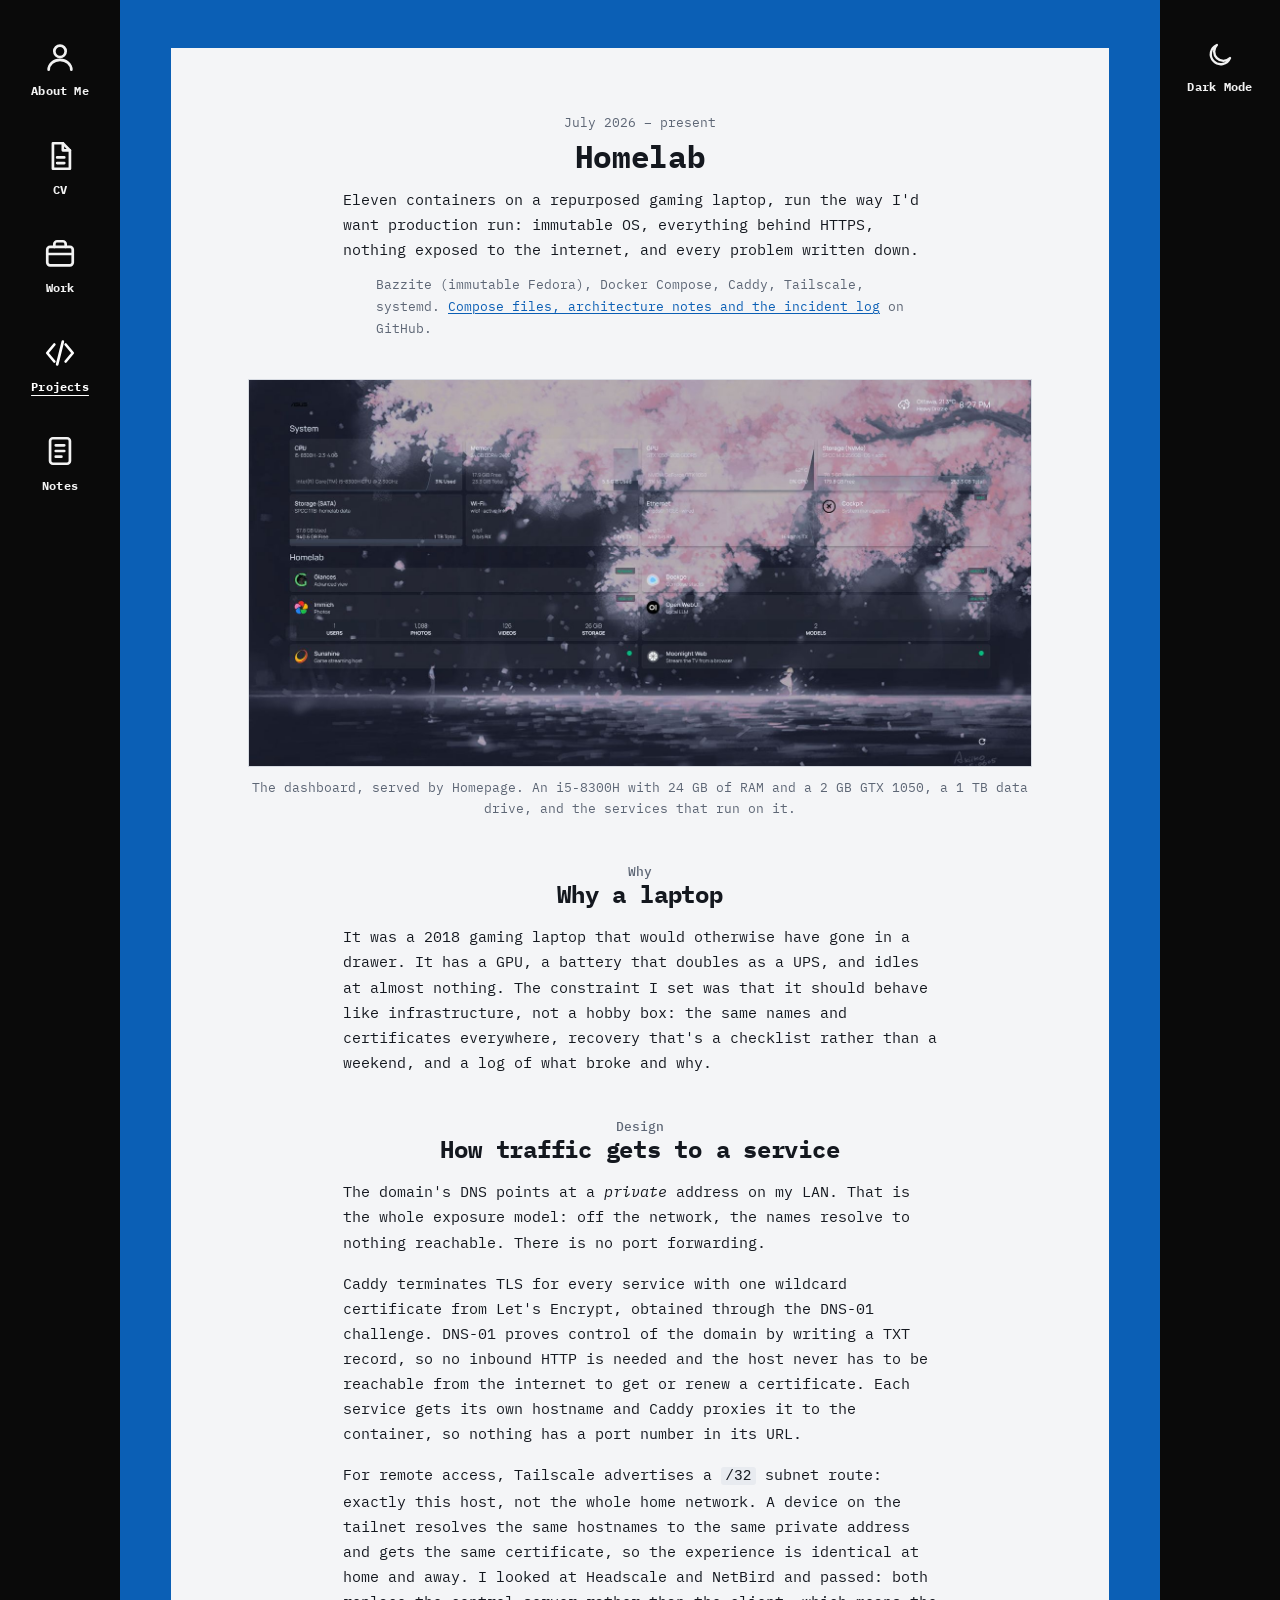
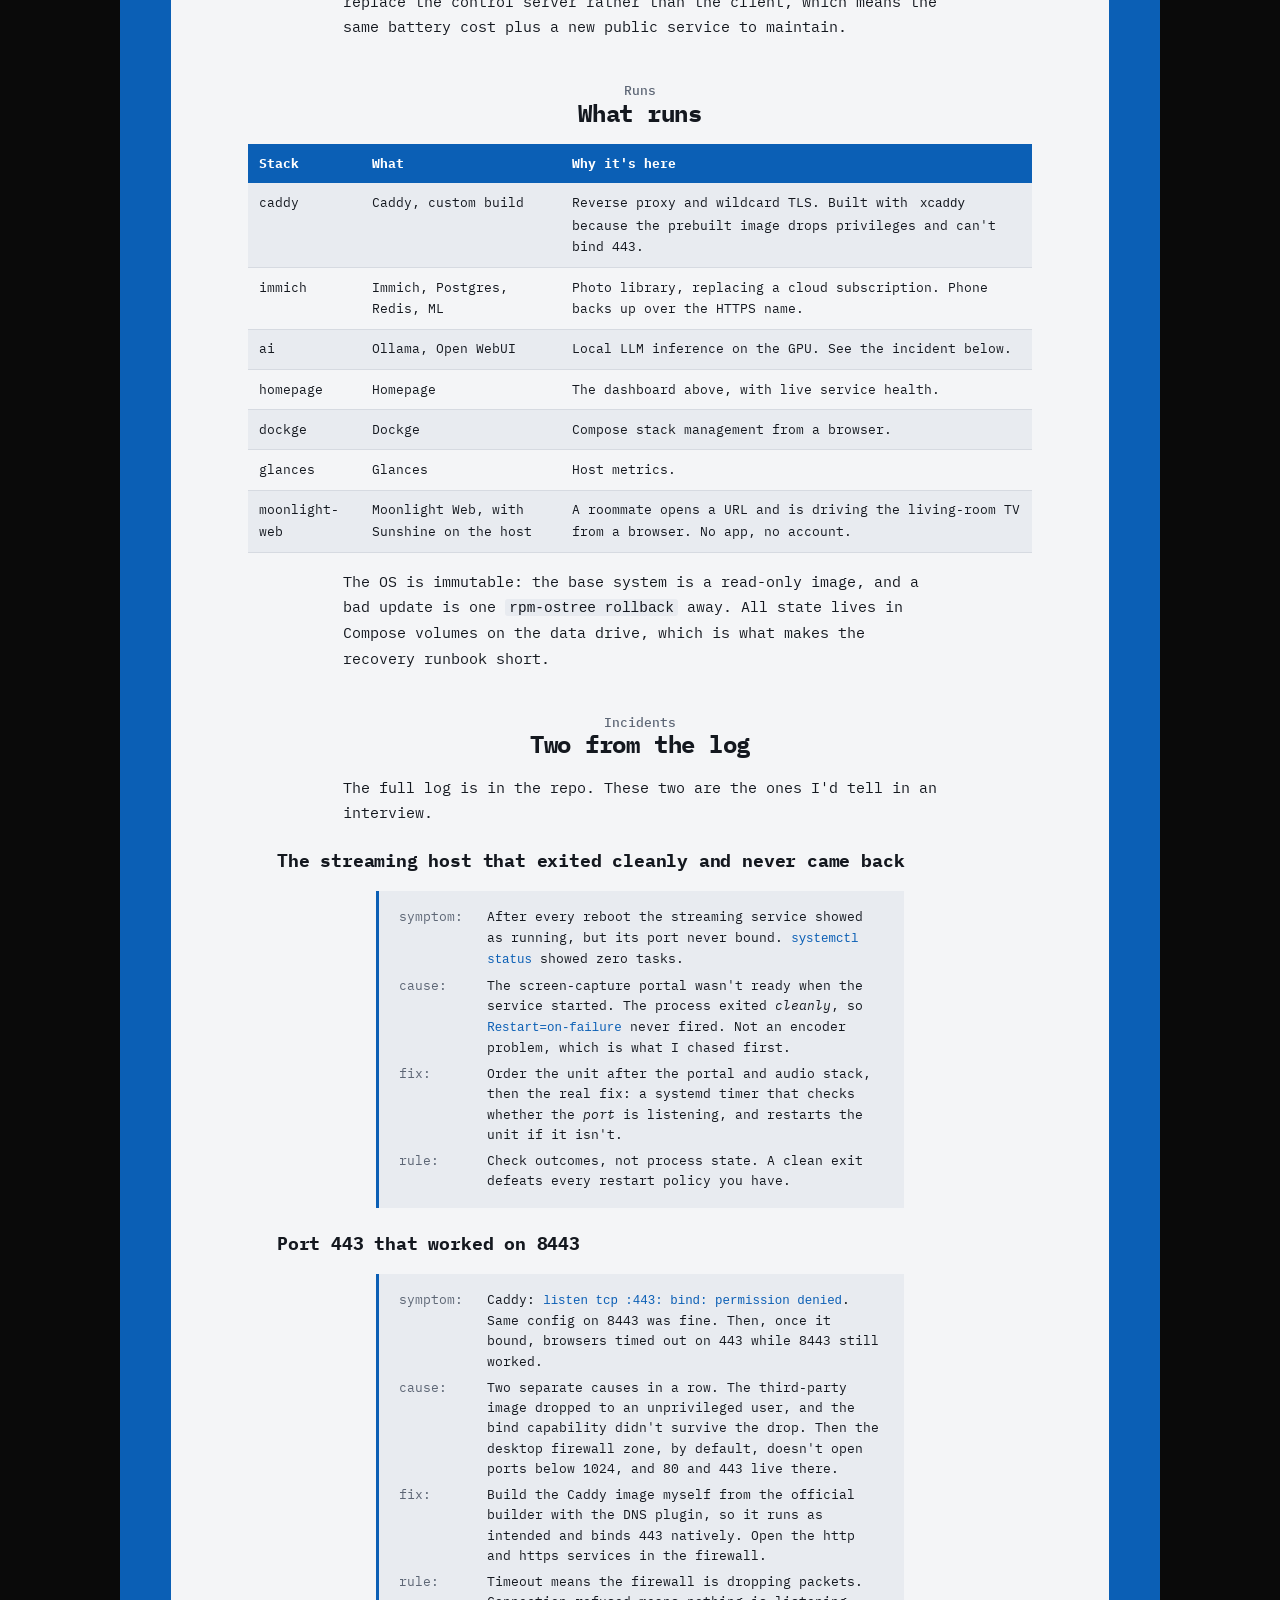
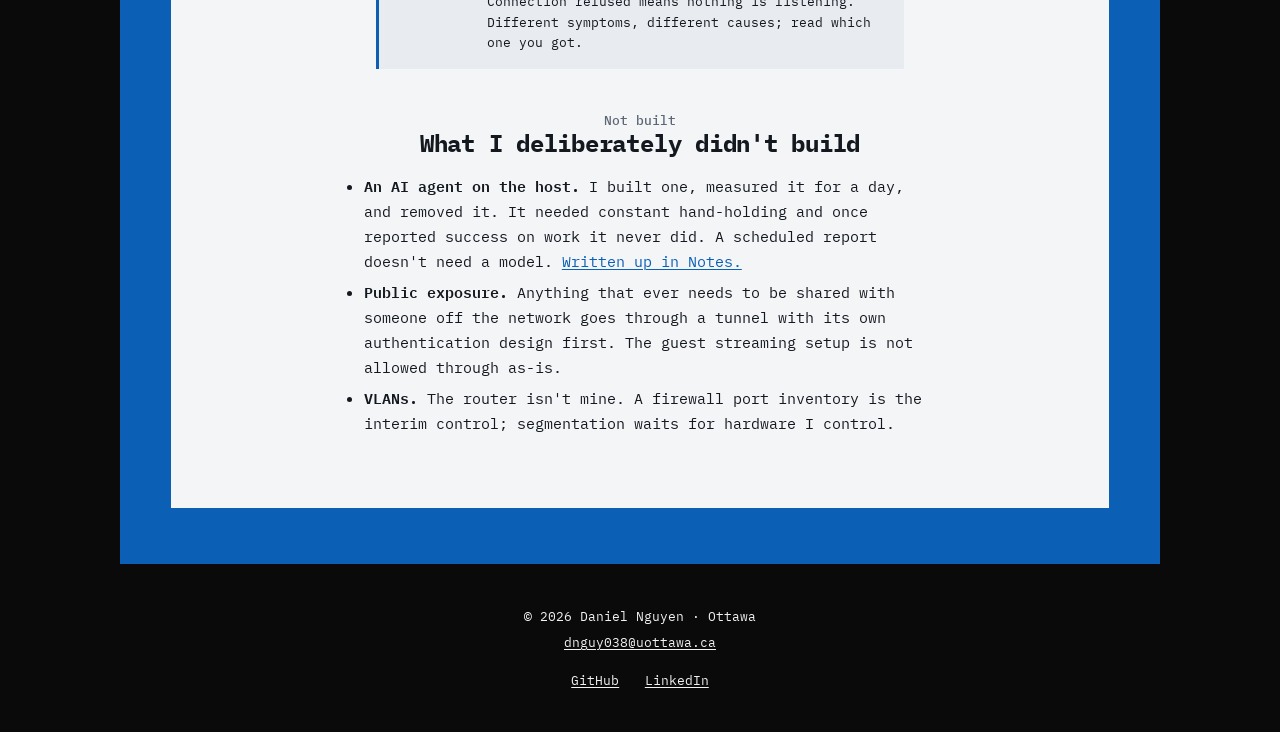
==== homelab.html @ ec69a013 "Laptop year" ====
<!doctype html>
<html lang="en">
<head>
  <meta charset="utf-8">
  <meta name="viewport" content="width=device-width, initial-scale=1">
  <title>Homelab — Daniel Nguyen</title>
  <meta name="description" content="Case study: eleven containers on a repurposed laptop behind HTTPS with nothing exposed to the internet.">
  <link rel="preconnect" href="https://fonts.googleapis.com">
  <link rel="preconnect" href="https://fonts.gstatic.com" crossorigin>
  <link href="https://fonts.googleapis.com/css2?family=IBM+Plex+Mono:wght@400;500;600;700&display=swap" rel="stylesheet">
  <script>(function(){try{var t=localStorage.getItem('theme');if(t)document.documentElement.setAttribute('data-theme',t);}catch(e){}})();</script>
  <link rel="icon" href="assets/favicon.svg" type="image/svg+xml">
  <link rel="stylesheet" href="assets/style.css">
</head>
<body>
<div class="shell">
  <aside class="side left">
    <div class="side-stick">
    <nav class="side-nav" aria-label="Primary">
      <a href="/"><svg viewBox="0 0 24 24" aria-hidden="true"><circle cx="12" cy="8" r="4"/><path d="M4 21c0-4 3.6-7 8-7s8 3 8 7"/></svg>About Me</a>
      <a href="assets/DanielNguyenResume.pdf"><svg viewBox="0 0 24 24" aria-hidden="true"><path d="M7 3h7l5 5v13H7z"/><path d="M14 3v5h5"/><path d="M10 13h5M10 17h5"/></svg>CV</a>
      <a href="/#work"><svg viewBox="0 0 24 24" aria-hidden="true"><rect x="3" y="7" width="18" height="13" rx="2"/><path d="M8 7V5a2 2 0 0 1 2-2h4a2 2 0 0 1 2 2v2"/><path d="M3 12h18"/></svg>Work</a>
      <a href="/#projects" aria-current="page"><svg viewBox="0 0 24 24" aria-hidden="true"><path d="M8 6 3 12l5 6"/><path d="m16 6 5 6-5 6"/><path d="M14 4l-4 16"/></svg>Projects</a>
      <a href="notes.html"><svg viewBox="0 0 24 24" aria-hidden="true"><rect x="5" y="3" width="14" height="18" rx="2"/><path d="M9 8h6M9 12h6M9 16h4"/></svg>Notes</a>
    </nav>
    <button class="theme-toggle" type="button" aria-label="Toggle light or dark theme"><span class="when-light"><svg viewBox="0 0 24 24" aria-hidden="true"><path d="M20 14.5A8 8 0 1 1 9.5 4a6.5 6.5 0 0 0 10.5 10.5z"/></svg>Dark Mode</span><span class="when-dark"><svg viewBox="0 0 24 24" aria-hidden="true"><circle cx="12" cy="12" r="4"/><path d="M12 2v2M12 20v2M4.9 4.9l1.4 1.4M17.7 17.7l1.4 1.4M2 12h2M20 12h2M4.9 19.1l1.4-1.4M17.7 6.3l1.4-1.4"/></svg>Light Mode</span></button>
    </div>
  </aside>
  <div class="card-col">
    <main class="card">
      <header class="article-header">
        <div class="when">July 2026 – present</div>
        <div>
          <h1>Homelab</h1>
          <p class="lede">Eleven containers on a repurposed gaming laptop, run the way I'd want production run: immutable OS, everything behind HTTPS, nothing exposed to the internet, and every problem written down.</p>
          <p class="facts">Bazzite (immutable Fedora), Docker Compose, Caddy, Tailscale, systemd. <a href="https://github.com/Diraclol/homelab">Compose files, architecture notes and the incident log</a> on GitHub.</p>
        </div>
      </header>

      <div class="article-body">

        <figure class="full">
          <div class="figure-frame">
            <img src="assets/img/homelab-dashboard.jpg" width="1600" height="789" alt="The homelab dashboard: CPU, memory, GPU, NVMe and SATA storage, Wi-Fi and Ethernet panels above the services — Glances, Dockge, Immich with 1,088 photos and 126 videos, Open WebUI with two models, Sunshine and Moonlight Web">
          </div>
          <figcaption>The dashboard, served by Homepage. An i5-8300H with 24 GB of RAM and a 2 GB GTX 1050, a 1 TB data drive, and the services that run on it.</figcaption>
        </figure>

        <h2><span>Why</span><span>Why a laptop</span></h2>
        <p>It was a 2018 gaming laptop that would otherwise have gone in a drawer. It has a GPU, a battery that doubles as a UPS, and idles at almost nothing. The constraint I set was that it should behave like infrastructure, not a hobby box: the same names and certificates everywhere, recovery that's a checklist rather than a weekend, and a log of what broke and why.</p>

        <h2><span>Design</span><span>How traffic gets to a service</span></h2>
        <p>The domain's DNS points at a <em>private</em> address on my LAN. That is the whole exposure model: off the network, the names resolve to nothing reachable. There is no port forwarding.</p>
        <p>Caddy terminates TLS for every service with one wildcard certificate from Let's Encrypt, obtained through the DNS-01 challenge. DNS-01 proves control of the domain by writing a TXT record, so no inbound HTTP is needed and the host never has to be reachable from the internet to get or renew a certificate. Each service gets its own hostname and Caddy proxies it to the container, so nothing has a port number in its URL.</p>
        <p>For remote access, Tailscale advertises a <code>/32</code> subnet route: exactly this host, not the whole home network. A device on the tailnet resolves the same hostnames to the same private address and gets the same certificate, so the experience is identical at home and away. I looked at Headscale and NetBird and passed: both replace the control server rather than the client, which means the same battery cost plus a new public service to maintain.</p>

        <h2><span>Runs</span><span>What runs</span></h2>
        <table>
          <thead>
            <tr><th>Stack</th><th>What</th><th>Why it's here</th></tr>
          </thead>
          <tbody>
            <tr><td>caddy</td><td>Caddy, custom build</td><td>Reverse proxy and wildcard TLS. Built with <code>xcaddy</code> because the prebuilt image drops privileges and can't bind 443.</td></tr>
            <tr><td>immich</td><td>Immich, Postgres, Redis, ML</td><td>Photo library, replacing a cloud subscription. Phone backs up over the HTTPS name.</td></tr>
            <tr><td>ai</td><td>Ollama, Open WebUI</td><td>Local LLM inference on the GPU. See the incident below.</td></tr>
            <tr><td>homepage</td><td>Homepage</td><td>The dashboard above, with live service health.</td></tr>
            <tr><td>dockge</td><td>Dockge</td><td>Compose stack management from a browser.</td></tr>
            <tr><td>glances</td><td>Glances</td><td>Host metrics.</td></tr>
            <tr><td>moonlight-web</td><td>Moonlight Web, with Sunshine on the host</td><td>A roommate opens a URL and is driving the living-room TV from a browser. No app, no account.</td></tr>
          </tbody>
        </table>
        <p>The OS is immutable: the base system is a read-only image, and a bad update is one <code>rpm-ostree rollback</code> away. All state lives in Compose volumes on the data drive, which is what makes the recovery runbook short.</p>

        <h2><span>Incidents</span><span>Two from the log</span></h2>
        <p>The full log is in the repo. These two are the ones I'd tell in an interview.</p>

        <h3>The streaming host that exited cleanly and never came back</h3>
        <div class="record">
          <dl>
            <dt>symptom</dt>
            <dd>After every reboot the streaming service showed as running, but its port never bound. <code>systemctl status</code> showed zero tasks.</dd>
            <dt>cause</dt>
            <dd>The screen-capture portal wasn't ready when the service started. The process exited <em>cleanly</em>, so <code>Restart=on-failure</code> never fired. Not an encoder problem, which is what I chased first.</dd>
            <dt>fix</dt>
            <dd>Order the unit after the portal and audio stack, then the real fix: a systemd timer that checks whether the <em>port</em> is listening, and restarts the unit if it isn't.</dd>
            <dt>rule</dt>
            <dd>Check outcomes, not process state. A clean exit defeats every restart policy you have.</dd>
          </dl>
        </div>

        <h3>Port 443 that worked on 8443</h3>
        <div class="record">
          <dl>
            <dt>symptom</dt>
            <dd>Caddy: <code>listen tcp :443: bind: permission denied</code>. Same config on 8443 was fine. Then, once it bound, browsers timed out on 443 while 8443 still worked.</dd>
            <dt>cause</dt>
            <dd>Two separate causes in a row. The third-party image dropped to an unprivileged user, and the bind capability didn't survive the drop. Then the desktop firewall zone, by default, doesn't open ports below 1024, and 80 and 443 live there.</dd>
            <dt>fix</dt>
            <dd>Build the Caddy image myself from the official builder with the DNS plugin, so it runs as intended and binds 443 natively. Open the http and https services in the firewall.</dd>
            <dt>rule</dt>
            <dd>Timeout means the firewall is dropping packets. Connection refused means nothing is listening. Different symptoms, different causes; read which one you got.</dd>
          </dl>
        </div>

        <h2><span>Not built</span><span>What I deliberately didn't build</span></h2>
        <ul>
          <li><strong>An AI agent on the host.</strong> I built one, measured it for a day, and removed it. It needed constant hand-holding and once reported success on work it never did. A scheduled report doesn't need a model. <a href="notes.html#measure">Written up in Notes.</a></li>
          <li><strong>Public exposure.</strong> Anything that ever needs to be shared with someone off the network goes through a tunnel with its own authentication design first. The guest streaming setup is not allowed through as-is.</li>
          <li><strong>VLANs.</strong> The router isn't mine. A firewall port inventory is the interim control; segmentation waits for hardware I control.</li>
        </ul>

      </div>
  
    </main>
  </div>
  <aside class="side right">
    <div class="side-stick">
    <button class="theme-toggle" type="button" aria-label="Toggle light or dark theme"><span class="when-light"><svg viewBox="0 0 24 24" aria-hidden="true"><path d="M20 14.5A8 8 0 1 1 9.5 4a6.5 6.5 0 0 0 10.5 10.5z"/></svg>Dark Mode</span><span class="when-dark"><svg viewBox="0 0 24 24" aria-hidden="true"><circle cx="12" cy="12" r="4"/><path d="M12 2v2M12 20v2M4.9 4.9l1.4 1.4M17.7 17.7l1.4 1.4M2 12h2M20 12h2M4.9 19.1l1.4-1.4M17.7 6.3l1.4-1.4"/></svg>Light Mode</span></button>
    </div>
  </aside>
  <footer class="site-footer">
    <div>© 2026 Daniel Nguyen · Ottawa</div>
    <div><a href="mailto:dnguy038@uottawa.ca">dnguy038@uottawa.ca</a></div>
    <div class="icons">
      <a href="https://github.com/Diraclol">GitHub</a>
      <a href="https://www.linkedin.com/in/junguyen21">LinkedIn</a>
    </div>
  </footer>
</div>
<script src="assets/theme.js"></script>
</body>
</html>
---- assets/style.css ----
/* ------------------------------------------------------------------
   danielnguyen — portfolio
   Look: a light content card on a bold page colour, black sidebars,
   monospace type throughout, centered section headings.
   Tokens first. Change --frame to recolour the whole page.
   ------------------------------------------------------------------ */

:root {
  --frame: #0b5fb5;          /* the page colour behind the card (MacTrack cobalt) */
  --side: #0a0a0a;           /* sidebars + footer */
  --side-ink: #f2f2f2;
  --paper: #f4f5f7;          /* the card */
  --ink: #14181f;
  --muted: #5d6675;
  --rule: #d6dae1;
  --well: #e8ebf0;
  --link: #0b5fb5;
  --link-ink: #08488a;
  --ok: #1e9a5f;

  --mono: "IBM Plex Mono", ui-monospace, "SF Mono", Menlo, Consolas, monospace;

  --t-0: 0.95rem;            /* 15.2px body — mono reads best a touch smaller */
  --t-1: 1.15rem;
  --t-2: 1.5rem;
  --t-3: 1.95rem;
  --t-4: 2.5rem;
  --t-s: 0.82rem;

  --measure: 66ch;
  --side-w: 7.5rem;
  --card-w: 64rem;
}

:root[data-theme="dark"] {
  --paper: #13171e;
  --ink: #e7eaf0;
  --muted: #98a2b3;
  --rule: #2a313d;
  --well: #1b2029;
  --link: #7fb8f0;
  --link-ink: #a9d0f7;
  --frame: #083f78;
}

@media (prefers-color-scheme: dark) {
  :root:not([data-theme="light"]) {
    --paper: #13171e;
    --ink: #e7eaf0;
    --muted: #98a2b3;
    --rule: #2a313d;
    --well: #1b2029;
    --link: #7fb8f0;
    --link-ink: #a9d0f7;
    --frame: #083f78;
  }
}

/* ---- base ---------------------------------------------------------- */

*, *::before, *::after { box-sizing: border-box; }

html { -webkit-text-size-adjust: 100%; }

body {
  margin: 0;
  background: var(--frame);
  color: var(--ink);
  font-family: var(--mono);
  font-size: var(--t-0);
  line-height: 1.65;
  font-feature-settings: "kern" 1, "liga" 0;
}

img { display: block; max-width: 100%; height: auto; }

a { color: var(--link); text-decoration: underline; text-decoration-thickness: 1px; text-underline-offset: 0.16em; }
a:hover { color: var(--link-ink); }

:focus-visible { outline: 2px solid var(--link); outline-offset: 3px; }

h1, h2, h3 { font-weight: 700; line-height: 1.2; letter-spacing: -0.01em; margin: 0; }
h1 { font-size: var(--t-4); }
h2 { font-size: var(--t-2); text-align: center; }
h3 { font-size: var(--t-1); }

p, ul, ol { margin: 0 0 1rem; }
ul, ol { padding-left: 1.3rem; }
li + li { margin-top: 0.35rem; }

code { background: var(--well); padding: 0.05em 0.3em; border-radius: 3px; font-size: 0.95em; }
strong { font-weight: 600; }
small { font-size: var(--t-s); }
.muted { color: var(--muted); }

/* ---- shell: sidebar | card | sidebar ------------------------------- */

.shell {
  display: grid;
  grid-template-columns: var(--side-w) minmax(0, 1fr) var(--side-w);
  min-height: 100vh;
}

.side {
  background: var(--side);
  color: var(--side-ink);
  min-width: 0;
}

.side-stick {
  position: sticky;
  top: 0;
  display: flex;
  flex-direction: column;
  align-items: center;
  padding: 2.5rem 0.5rem;
  gap: 2.4rem;
}

.side-nav { display: flex; flex-direction: column; align-items: center; gap: 2.4rem; }

.side-nav a {
  color: var(--side-ink);
  text-decoration: none;
  display: flex;
  flex-direction: column;
  align-items: center;
  gap: 0.45rem;
  font-size: 0.72rem;
  font-weight: 700;
  letter-spacing: 0.02em;
}

.side-nav a svg { width: 34px; height: 34px; stroke: currentColor; fill: none; stroke-width: 1.9; stroke-linecap: round; stroke-linejoin: round; }
.side-nav a:hover, .side-nav a[aria-current="page"] { color: #fff; text-decoration: underline; text-underline-offset: 0.35em; }

.theme-toggle {
  font: inherit;
  font-size: 0.72rem;
  font-weight: 700;
  letter-spacing: 0.02em;
  color: var(--side-ink);
  background: none;
  border: 0;
  padding: 0;
  cursor: pointer;
  display: flex;
  flex-direction: column;
  align-items: center;
  gap: 0.45rem;
}
.theme-toggle svg { width: 30px; height: 30px; stroke: currentColor; fill: none; stroke-width: 1.9; stroke-linecap: round; stroke-linejoin: round; }
.theme-toggle:hover { color: #fff; }
.theme-toggle .when-light { display: flex; flex-direction: column; align-items: center; gap: 0.45rem; }
.theme-toggle .when-dark { display: none; }
:root[data-theme="dark"] .theme-toggle .when-light { display: none; }
:root[data-theme="dark"] .theme-toggle .when-dark { display: flex; flex-direction: column; align-items: center; gap: 0.45rem; }
@media (prefers-color-scheme: dark) {
  :root:not([data-theme="light"]) .theme-toggle .when-light { display: none; }
  :root:not([data-theme="light"]) .theme-toggle .when-dark { display: flex; flex-direction: column; align-items: center; gap: 0.45rem; }
}

.card-col { padding: 3rem clamp(1rem, 4vw, 3.5rem) 3.5rem; }

.card {
  background: var(--paper);
  max-width: var(--card-w);
  margin: 0 auto;
  padding: clamp(2rem, 5vw, 4rem) clamp(1.25rem, 6vw, 5rem) 3.5rem;
}

.site-footer {
  grid-column: 1 / -1;
  background: var(--side);
  color: var(--side-ink);
  text-align: center;
  padding: 2.5rem 1rem 2.75rem;
  font-size: var(--t-s);
  line-height: 2;
}
.site-footer a { color: var(--side-ink); }
.site-footer .icons { display: flex; justify-content: center; gap: 1.6rem; margin-top: 0.75rem; }
.site-footer .icons svg { width: 26px; height: 26px; stroke: currentColor; fill: none; stroke-width: 1.8; stroke-linecap: round; stroke-linejoin: round; }

/* ---- intro ---------------------------------------------------------- */

.intro { text-align: center; padding-bottom: 1rem; }
.intro h1 { margin-bottom: 0.6rem; }
.intro .icons { display: flex; justify-content: center; gap: 1.1rem; margin: 0 0 2.2rem; }
.intro .icons a { color: var(--ink); }
.intro .icons svg { width: 26px; height: 26px; stroke: currentColor; fill: none; stroke-width: 1.9; stroke-linecap: round; stroke-linejoin: round; }
.intro .lede { text-align: left; max-width: var(--measure); margin: 0 auto 1rem; }
.intro .seeking { text-align: left; max-width: var(--measure); margin: 0 auto; color: var(--link); }

/* ---- sections ------------------------------------------------------- */

.section { padding-top: 3.5rem; }
.section > h2 { margin-bottom: 1.75rem; }
.section > p.center { text-align: center; color: var(--muted); font-size: var(--t-s); }

.entry { max-width: var(--measure); margin: 0 auto 2.25rem; }
.entry h3 { margin-bottom: 0.15rem; }
.entry .meta { color: var(--muted); font-size: var(--t-s); margin-bottom: 0.75rem; }
.entry .aside { color: var(--muted); font-size: var(--t-s); }
.entry p:last-child, .entry ul:last-child { margin-bottom: 0; }

/* the incident record — the one signature element, kept */
.record {
  background: var(--well);
  border-left: 3px solid var(--frame);
  padding: 1rem 1.25rem;
  margin: 1.25rem auto;
  max-width: var(--measure);
  font-size: var(--t-s);
  line-height: 1.55;
}
.record dl { margin: 0; display: grid; grid-template-columns: 5.5em 1fr; gap: 0.35rem 1rem; }
.record dt { color: var(--muted); }
.record dt::after { content: ":"; }
.record dd { margin: 0; white-space: pre-wrap; }
.record dd code { background: none; padding: 0; color: var(--link); }
.record-caption { color: var(--muted); font-size: var(--t-s); max-width: var(--measure); margin: 0.75rem auto 0; }
.how-i-work { padding-top: 2rem; }
.how-i-work .kicker { text-align: center; color: var(--muted); font-size: var(--t-s); margin-bottom: 0.75rem; }

/* resume embed */
.cv-embed { max-width: 52rem; margin: 0 auto 1rem; border: 1px solid var(--rule); background: #fff; }
.cv-embed object { display: block; width: 100%; height: 42rem; }
.cv-download { text-align: center; }

/* project showcase: image centered, caption above */
.showcase { text-align: center; max-width: 40rem; margin: 0 auto 2.75rem; }
.showcase .cap { margin-bottom: 0.6rem; }
.showcase .cap a { font-weight: 600; }
.showcase img { margin: 0 auto; border: 1px solid var(--rule); }
.showcase .blurb { text-align: left; margin: 1rem auto 0; color: var(--muted); font-size: var(--t-s); }
.showcase .blurb a { color: var(--link); }

/* tables */
table { border-collapse: collapse; width: 100%; font-size: var(--t-s); margin: 0 auto 1rem; }
th { background: var(--frame); color: #fff; text-align: left; padding: 0.55rem 0.7rem; font-weight: 700; }
td { padding: 0.55rem 0.7rem; border-bottom: 1px solid var(--rule); vertical-align: top; }
tbody tr:nth-child(odd) td { background: var(--well); }
.all-projects { max-width: 54rem; }
.all-projects td:first-child { white-space: nowrap; color: var(--muted); }
.all-projects td:nth-child(2) strong { display: block; font-weight: 600; color: var(--ink); }
.all-projects td:nth-child(2) { color: var(--muted); }
.all-projects td:last-child { white-space: nowrap; }

.list { list-style: none; padding: 0; margin: 0 auto; max-width: var(--measure); }
.list li { padding: 0.5rem 0; border-top: 1px solid var(--rule); margin: 0; }
.list li:first-child { border-top: 0; }
.list .when { display: inline-block; min-width: 7rem; color: var(--muted); font-size: var(--t-s); }

/* ---- article pages (case studies, notes) ---------------------------- */

.article-header { text-align: center; padding-bottom: 1rem; }
.article-header .when { color: var(--muted); font-size: var(--t-s); }
.article-header h1 { font-size: var(--t-3); margin: 0.25rem 0 0.75rem; }
.article-header .lede { text-align: left; max-width: var(--measure); margin: 0 auto 0.75rem; }
.article-header .facts { text-align: left; max-width: var(--measure); margin: 0 auto; color: var(--muted); font-size: var(--t-s); }

.article-body > h2 { margin: 2.75rem 0 1rem; }
.article-body > h2 > span:first-child { display: block; font-size: var(--t-s); font-weight: 500; color: var(--muted); letter-spacing: 0; }
.article-body > p, .article-body > ul, .article-body > ol, .article-body > h3 { max-width: var(--measure); margin-left: auto; margin-right: auto; }
.article-body > h3 { margin-top: 1.5rem; margin-bottom: 0.5rem; }
.article-body figure { margin: 1.5rem auto; max-width: 54rem; }
.article-body figcaption { color: var(--muted); font-size: var(--t-s); margin-top: 0.6rem; text-align: center; }
.article-body table { max-width: 54rem; }
.figure-frame { border: 1px solid var(--rule); background: #0b0e14; }

.shots { display: grid; grid-template-columns: repeat(auto-fit, minmax(150px, 1fr)); gap: 1rem; margin: 1.5rem auto 0.5rem; max-width: 54rem; }
.shots figure { margin: 0; }
.shots img { border: 1px solid var(--rule); border-radius: 6px; }
.shots figcaption { margin-top: 0.4rem; }

.note { max-width: var(--measure); margin: 0 auto; padding: 2.5rem 0; border-top: 1px solid var(--rule); }
.note:first-of-type { border-top: 0; padding-top: 1rem; }
.note .when { color: var(--muted); font-size: var(--t-s); }
.note h2 { text-align: left; font-size: var(--t-2); margin: 0.2rem 0 1rem; }
.note .record { margin-left: 0; }

.status { display: inline-block; width: 0.55em; height: 0.55em; border-radius: 50%; background: var(--ok); margin-right: 0.5em; }

/* ---- responsive ----------------------------------------------------- */

@media (max-width: 900px) {
  .shell { grid-template-columns: minmax(0, 1fr); }
  .side-stick {
    position: static;
    flex-direction: row;
    flex-wrap: wrap;
    justify-content: center;
    padding: 0.8rem 0.6rem;
    gap: 0.8rem 1.1rem;
  }
  .side-nav { flex-direction: row; flex-wrap: wrap; justify-content: center; gap: 0.8rem 1.1rem; }
  .side-nav a { font-size: 0.65rem; gap: 0.3rem; }
  .side-nav a svg { width: 26px; height: 26px; }
  .side.right { display: none; }
  .side.left .theme-toggle { display: flex; }
  .card-col { padding: 1rem 0.75rem 1.5rem; min-width: 0; }
  .card { padding: 1.75rem 1rem 2.25rem; min-width: 0; overflow-wrap: anywhere; }
  .cv-embed, .all-projects { overflow-x: auto; }
  .all-projects td:last-child { white-space: normal; }
  .cv-embed object { height: 28rem; }
  .record dl { grid-template-columns: 1fr; gap: 0.1rem; }
  .record dt { margin-top: 0.5rem; }
  .record dt:first-child { margin-top: 0; }
  .list .when { display: block; min-width: 0; }
}

@media (min-width: 901px) {
  .side.left .theme-toggle { display: none; }
}

@media (prefers-reduced-motion: reduce) { * { scroll-behavior: auto !important; } }

@media print {
  body { background: #fff; }
  .side, .site-footer, .cv-embed { display: none; }
  .card { max-width: none; padding: 0; }
  a { color: inherit; text-decoration: none; }
}
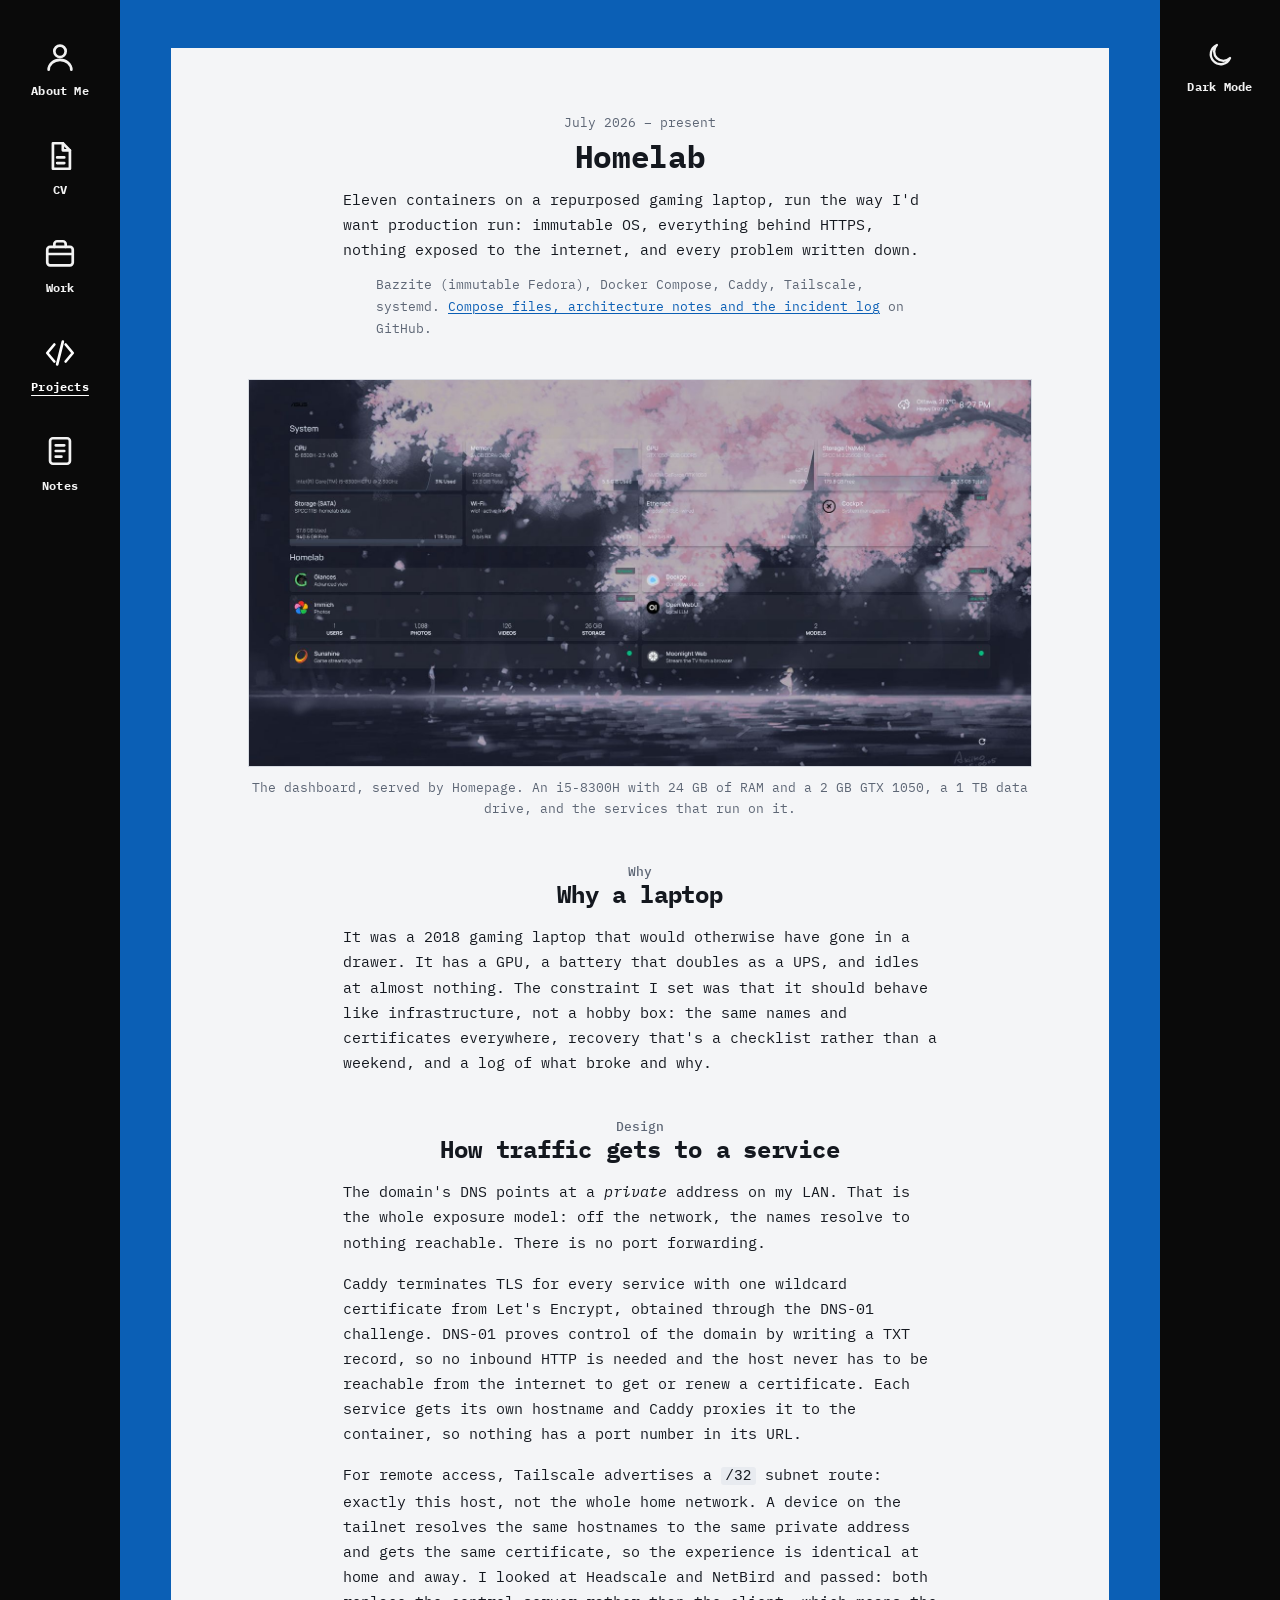
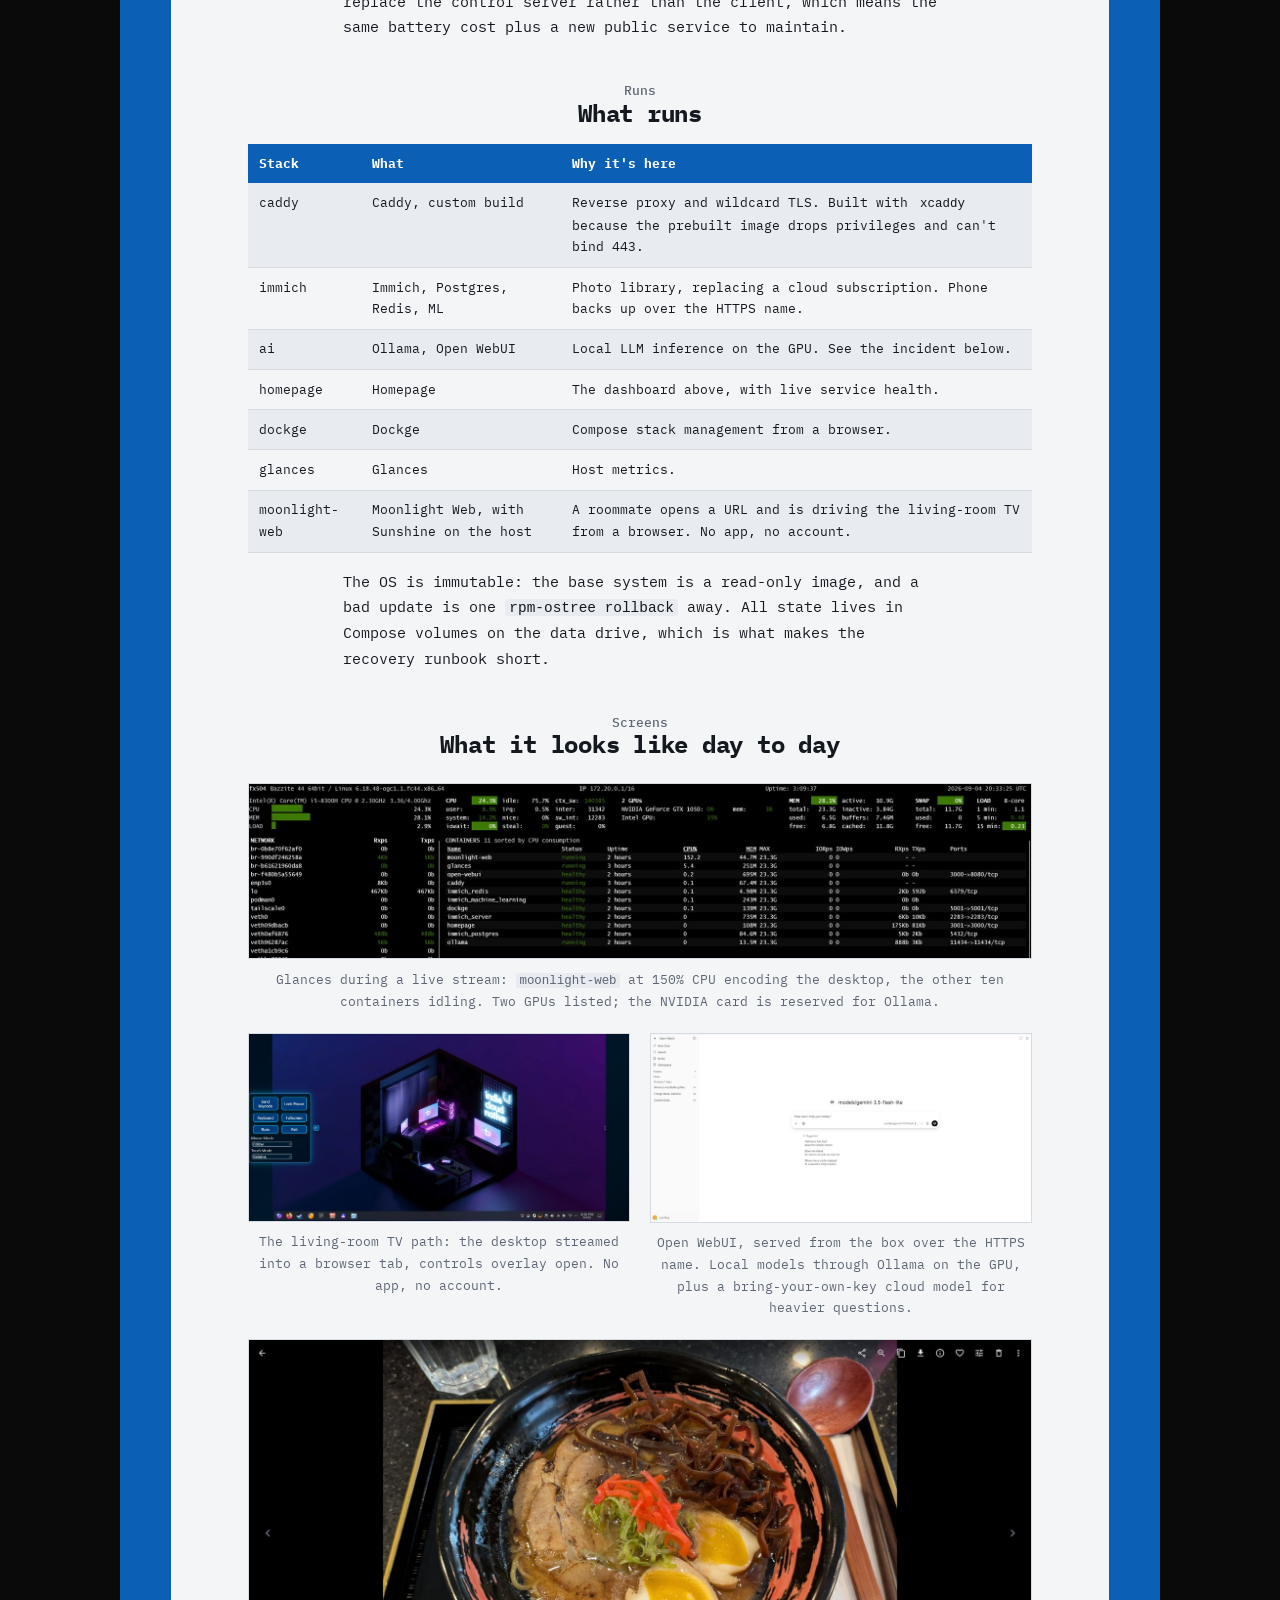
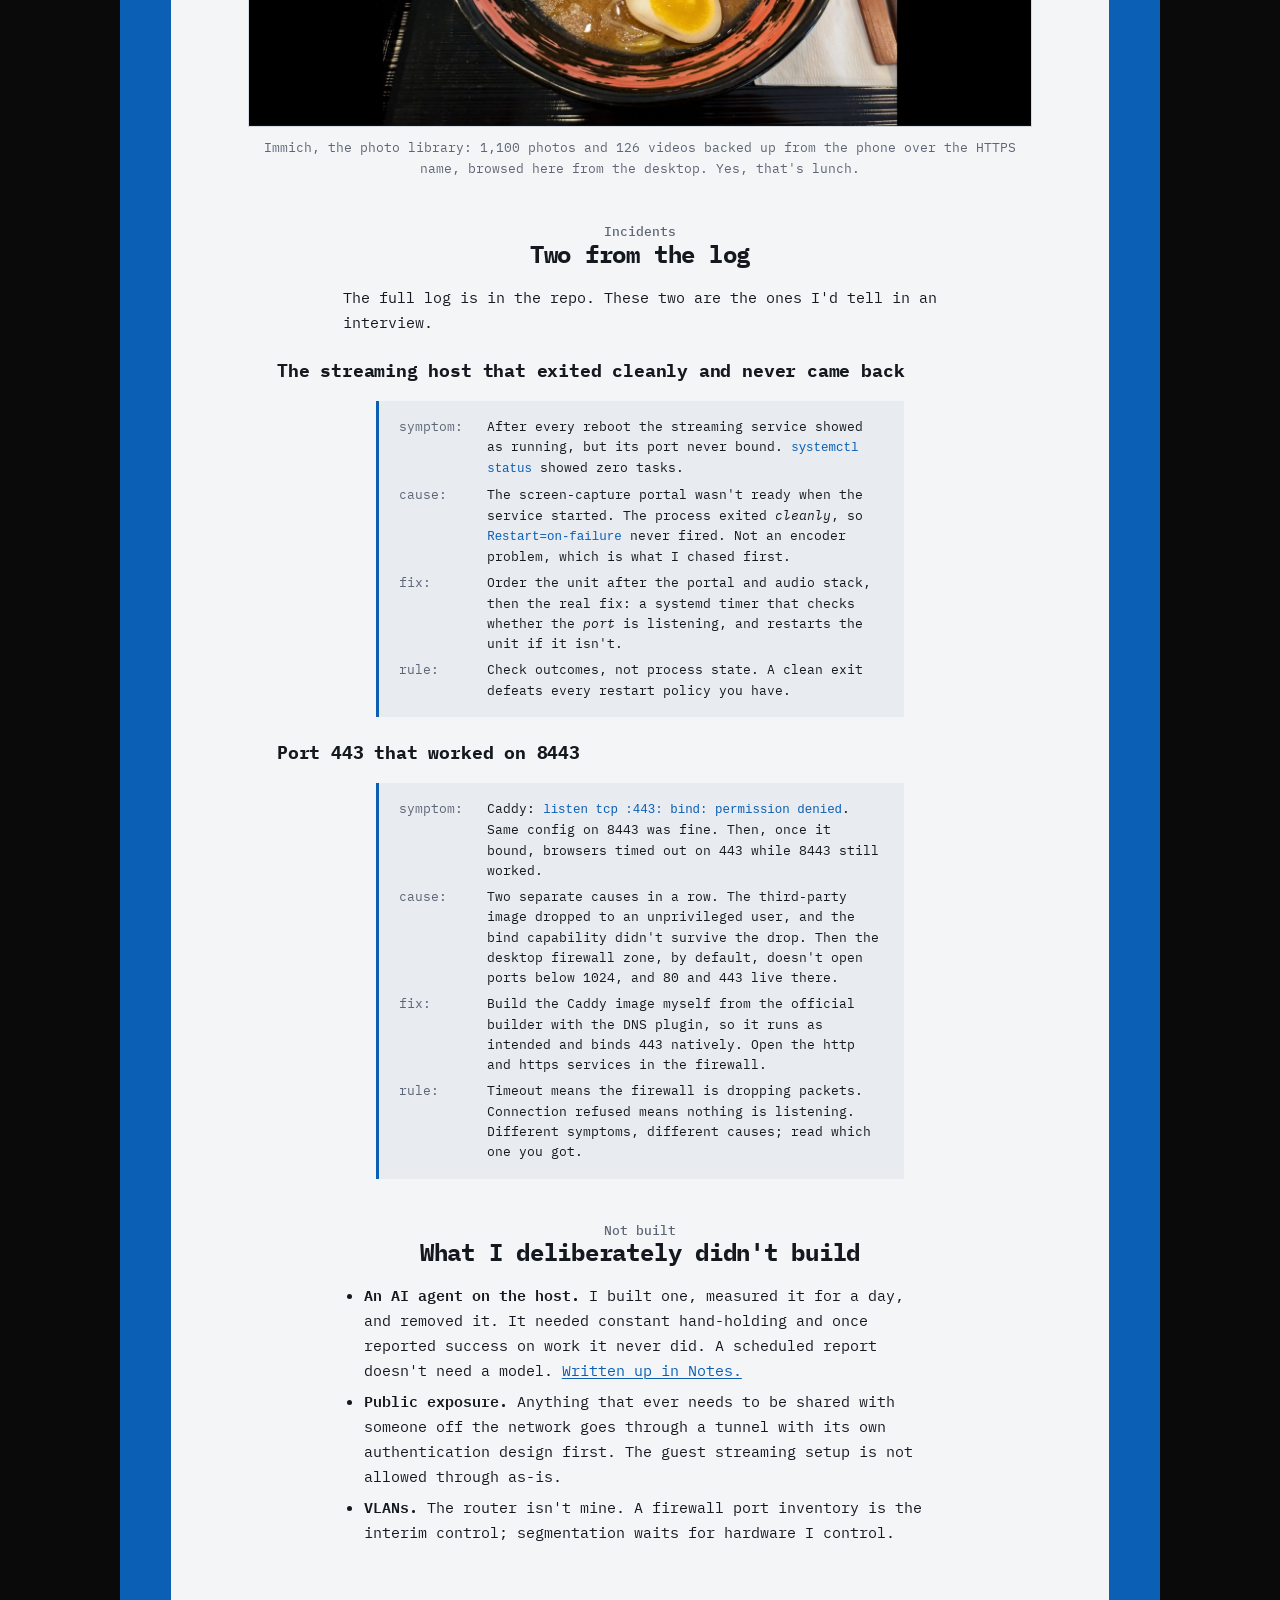
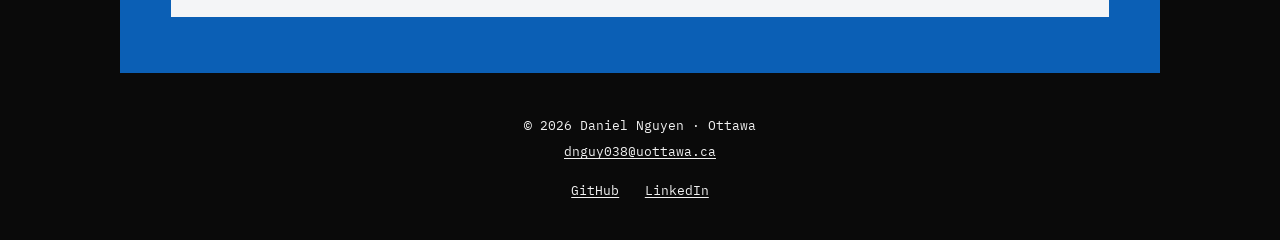
==== commit f21e3792: "Restore index fixes; homelab gallery" ====
--- a/homelab.html
+++ b/homelab.html
@@ -71,7 +71,27 @@
         </table>
         <p>The OS is immutable: the base system is a read-only image, and a bad update is one <code>rpm-ostree rollback</code> away. All state lives in Compose volumes on the data drive, which is what makes the recovery runbook short.</p>
 
-        <h2><span>Incidents</span><span>Two from the log</span></h2>
+        <h2><span>Screens</span><span>What it looks like day to day</span></h2>
+      <div class="screens">
+        <figure class="span2">
+          <div class="figure-frame"><img src="assets/img/homelab-glances.jpg" width="1600" height="356" alt="Glances terminal view during a stream: CPU 24%, two GPUs, eleven containers with moonlight-web at 152% CPU and the rest near zero"></div>
+          <figcaption>Glances during a live stream: <code>moonlight-web</code> at 150% CPU encoding the desktop, the other ten containers idling. Two GPUs listed; the NVIDIA card is reserved for Ollama.</figcaption>
+        </figure>
+        <figure>
+          <div class="figure-frame"><img src="assets/img/homelab-moonlight.jpg" width="1600" height="787" alt="A desktop streamed to a browser through Moonlight Web, with the on-screen controls overlay open"></div>
+          <figcaption>The living-room TV path: the desktop streamed into a browser tab, controls overlay open. No app, no account.</figcaption>
+        </figure>
+        <figure>
+          <div class="figure-frame"><img src="assets/img/homelab-openwebui.jpg" width="1600" height="791" alt="Open WebUI chat interface served from the homelab"></div>
+          <figcaption>Open WebUI, served from the box over the HTTPS name. Local models through Ollama on the GPU, plus a bring-your-own-key cloud model for heavier questions.</figcaption>
+        </figure>
+        <figure class="span2">
+          <div class="figure-frame"><img src="assets/img/homelab-immich.jpg" width="1600" height="790" alt="A photo of a bowl of ramen open in the Immich photo viewer"></div>
+          <figcaption>Immich, the photo library: 1,100 photos and 126 videos backed up from the phone over the HTTPS name, browsed here from the desktop. Yes, that's lunch.</figcaption>
+        </figure>
+      </div>
+
+      <h2><span>Incidents</span><span>Two from the log</span></h2>
         <p>The full log is in the repo. These two are the ones I'd tell in an interview.</p>
 
         <h3>The streaming host that exited cleanly and never came back</h3>
--- a/assets/style.css
+++ b/assets/style.css
@@ -268,6 +268,10 @@
 .article-body figcaption { color: var(--muted); font-size: var(--t-s); margin-top: 0.6rem; text-align: center; }
 .article-body table { max-width: 54rem; }
 .figure-frame { border: 1px solid var(--rule); background: #0b0e14; }
+
+.screens { display: grid; grid-template-columns: repeat(2, minmax(0, 1fr)); gap: 1.25rem; margin: 1.5rem auto 0.5rem; max-width: 54rem; }
+.screens figure { margin: 0; }
+.screens .span2 { grid-column: 1 / -1; }
 
 .shots { display: grid; grid-template-columns: repeat(auto-fit, minmax(150px, 1fr)); gap: 1rem; margin: 1.5rem auto 0.5rem; max-width: 54rem; }
 .shots figure { margin: 0; }
@@ -302,6 +306,7 @@
   .card-col { padding: 1rem 0.75rem 1.5rem; min-width: 0; }
   .card { padding: 1.75rem 1rem 2.25rem; min-width: 0; overflow-wrap: anywhere; }
   .cv-embed, .all-projects { overflow-x: auto; }
+  .screens { grid-template-columns: 1fr; }
   .all-projects td:last-child { white-space: normal; }
   .cv-embed object { height: 28rem; }
   .record dl { grid-template-columns: 1fr; gap: 0.1rem; }
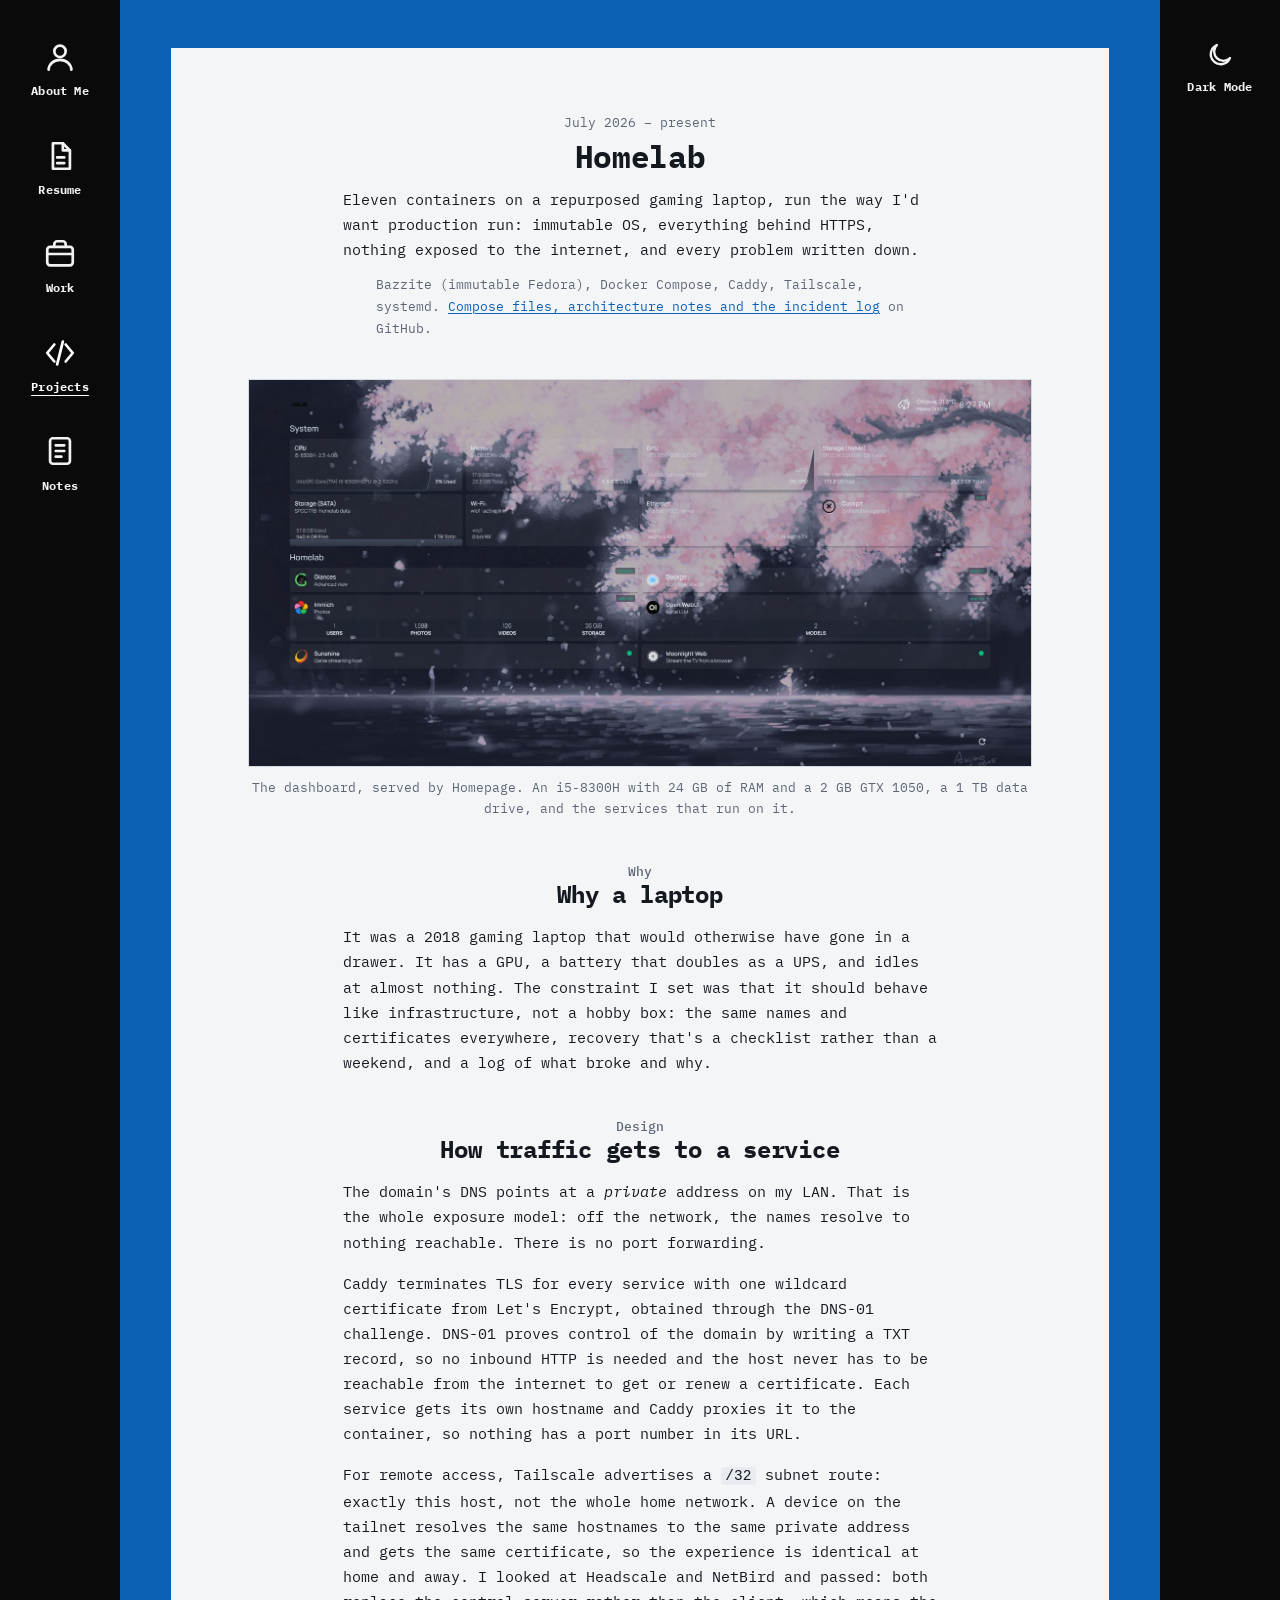
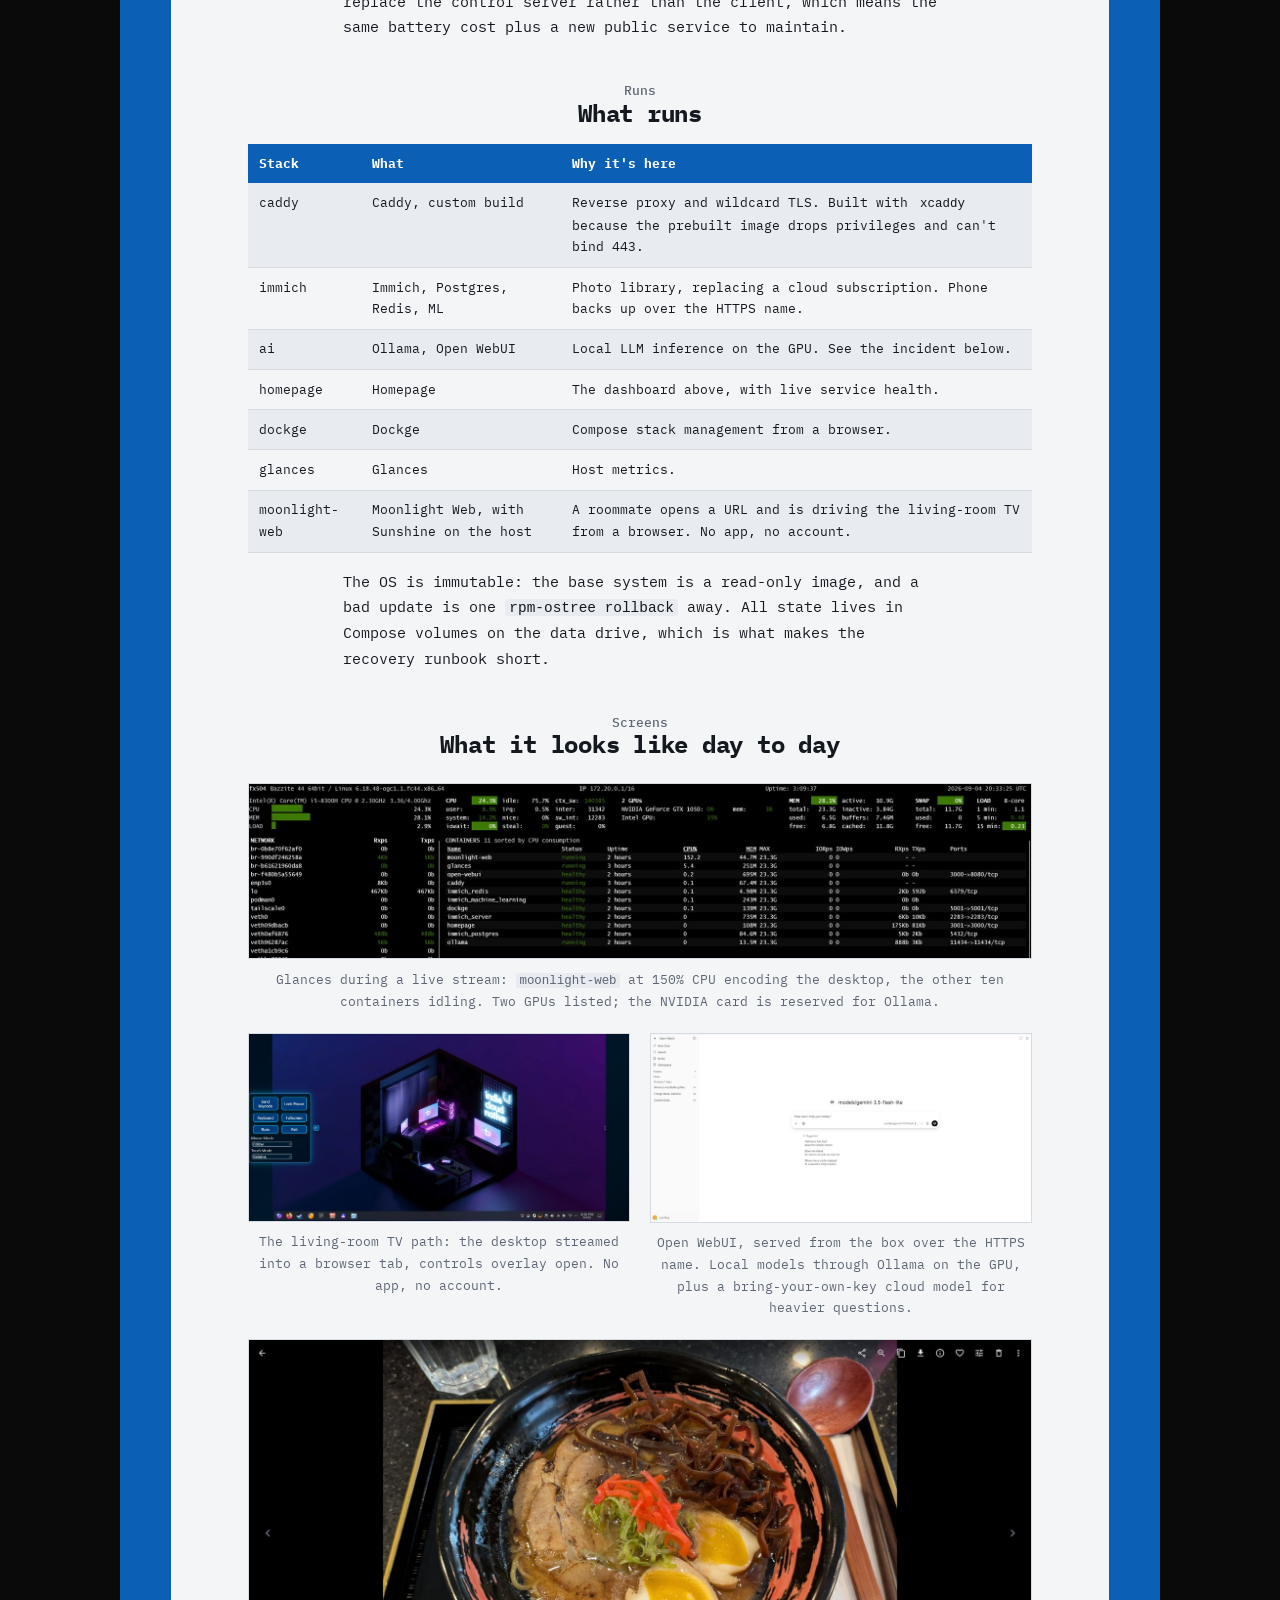
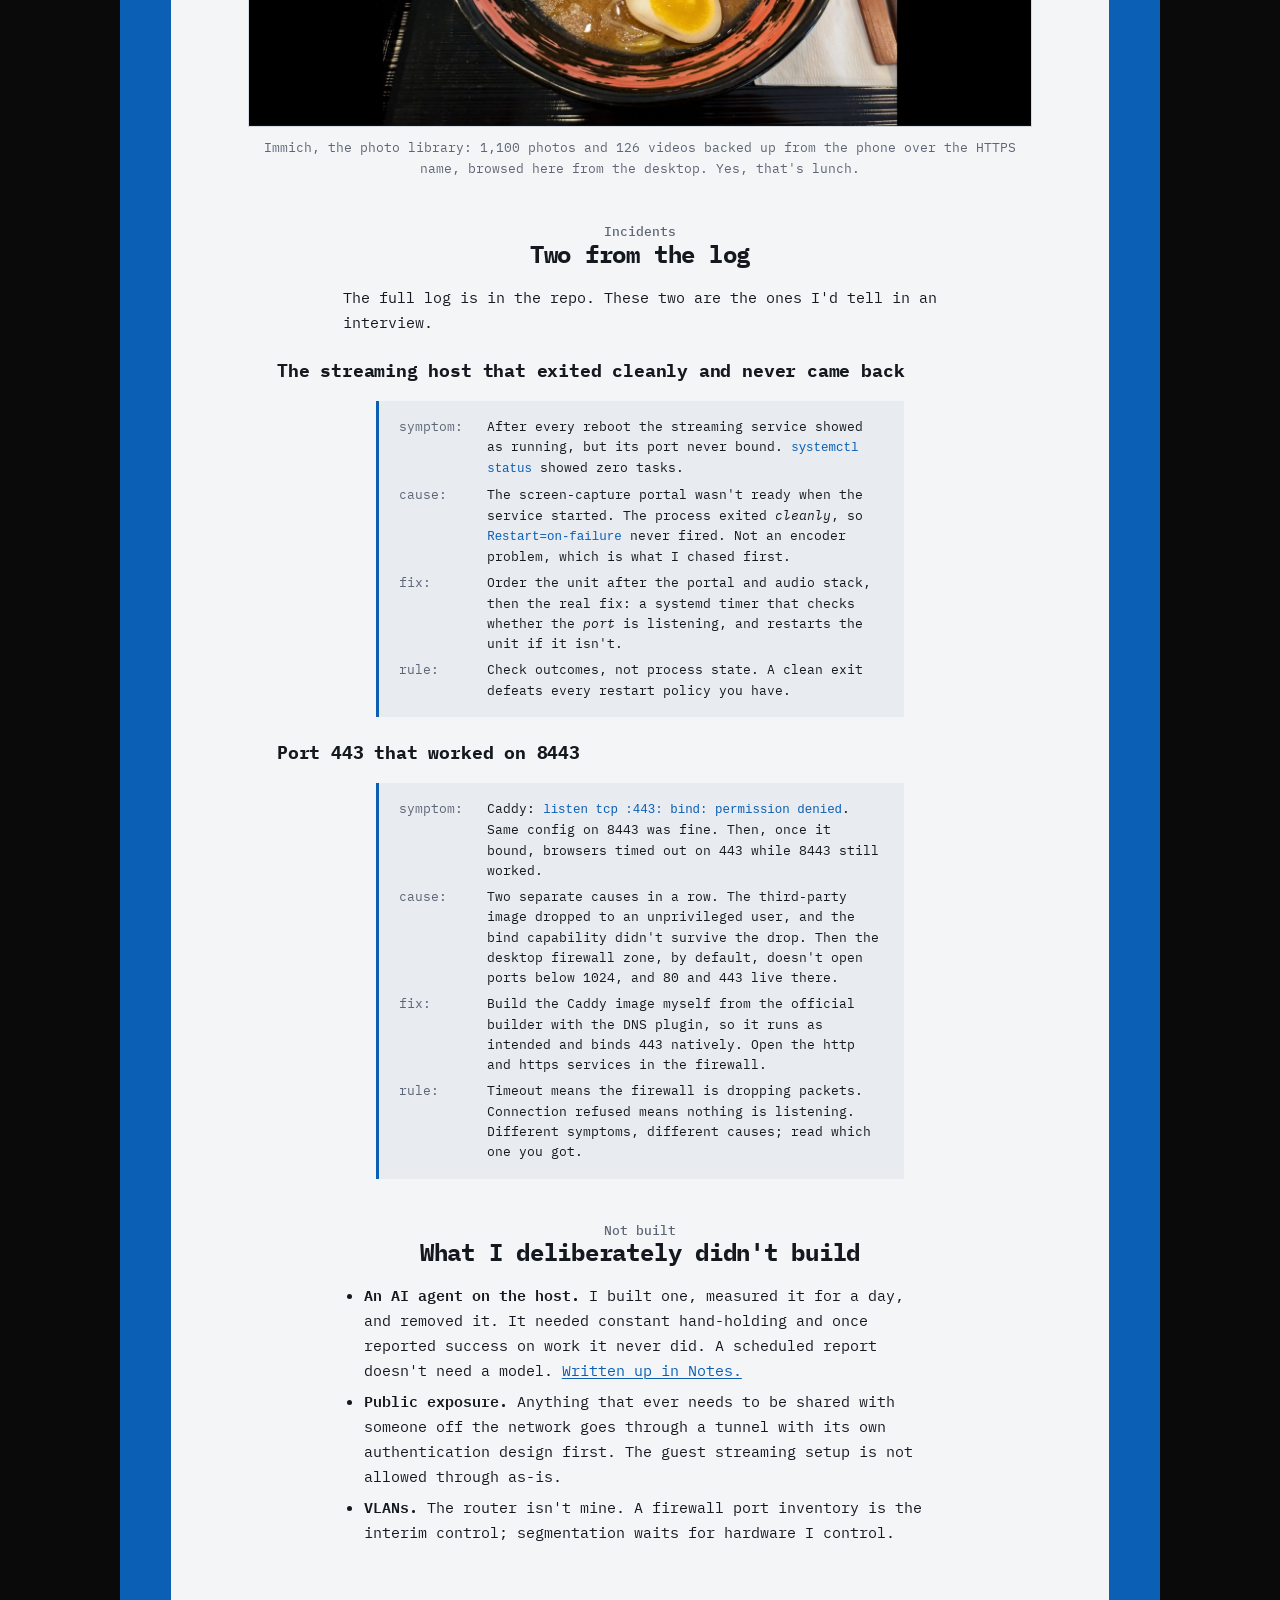
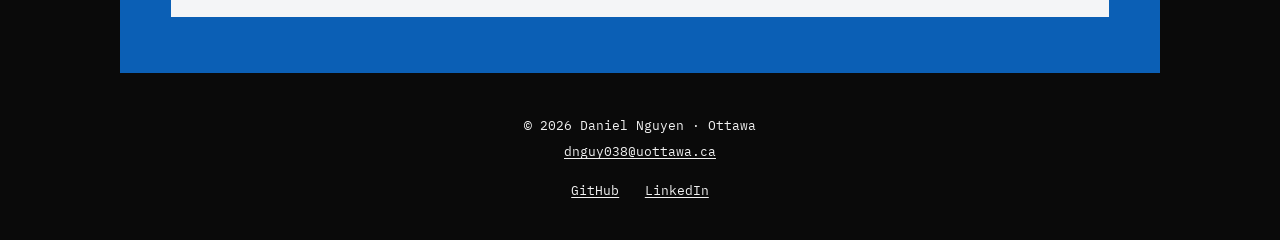
==== commit d1427b6c: "Resume & CV: updated PDFs, toggle, Spotify row; fix content drift" ====
--- a/homelab.html
+++ b/homelab.html
@@ -10,7 +10,7 @@
   <link href="https://fonts.googleapis.com/css2?family=IBM+Plex+Mono:wght@400;500;600;700&display=swap" rel="stylesheet">
   <script>(function(){try{var t=localStorage.getItem('theme');if(t)document.documentElement.setAttribute('data-theme',t);}catch(e){}})();</script>
   <link rel="icon" href="assets/favicon.svg" type="image/svg+xml">
-  <link rel="stylesheet" href="assets/style.css">
+  <link rel="stylesheet" href="assets/style.css?v=2">
 </head>
 <body>
 <div class="shell">
@@ -18,7 +18,7 @@
     <div class="side-stick">
     <nav class="side-nav" aria-label="Primary">
       <a href="/"><svg viewBox="0 0 24 24" aria-hidden="true"><circle cx="12" cy="8" r="4"/><path d="M4 21c0-4 3.6-7 8-7s8 3 8 7"/></svg>About Me</a>
-      <a href="assets/DanielNguyenResume.pdf"><svg viewBox="0 0 24 24" aria-hidden="true"><path d="M7 3h7l5 5v13H7z"/><path d="M14 3v5h5"/><path d="M10 13h5M10 17h5"/></svg>CV</a>
+      <a href="/#cv"><svg viewBox="0 0 24 24" aria-hidden="true"><path d="M7 3h7l5 5v13H7z"/><path d="M14 3v5h5"/><path d="M10 13h5M10 17h5"/></svg>Resume</a>
       <a href="/#work"><svg viewBox="0 0 24 24" aria-hidden="true"><rect x="3" y="7" width="18" height="13" rx="2"/><path d="M8 7V5a2 2 0 0 1 2-2h4a2 2 0 0 1 2 2v2"/><path d="M3 12h18"/></svg>Work</a>
       <a href="/#projects" aria-current="page"><svg viewBox="0 0 24 24" aria-hidden="true"><path d="M8 6 3 12l5 6"/><path d="m16 6 5 6-5 6"/><path d="M14 4l-4 16"/></svg>Projects</a>
       <a href="notes.html"><svg viewBox="0 0 24 24" aria-hidden="true"><rect x="5" y="3" width="14" height="18" rx="2"/><path d="M9 8h6M9 12h6M9 16h4"/></svg>Notes</a>
@@ -147,6 +147,6 @@
     </div>
   </footer>
 </div>
-<script src="assets/theme.js"></script>
+<script src="assets/theme.js?v=2"></script>
 </body>
 </html>
--- a/assets/style.css
+++ b/assets/style.css
@@ -223,10 +223,51 @@
 .how-i-work { padding-top: 2rem; }
 .how-i-work .kicker { text-align: center; color: var(--muted); font-size: var(--t-s); margin-bottom: 0.75rem; }
 
+/* Kept for the document outline and screen readers where the pill below is
+   the visible title. */
+.sr-only, .section > h2.sr-only {
+  position: absolute;
+  width: 1px;
+  height: 1px;
+  padding: 0;
+  margin: -1px;
+  overflow: hidden;
+  clip-path: inset(50%);
+  white-space: nowrap;
+  border: 0;
+}
+
+/* resume / CV switcher — one pill holding both labels, the selected one
+   filled. Same font, weight and tracking as .theme-toggle; every colour is
+   a token, so it follows dark mode with everything else. */
+.doc-toggle {
+  display: flex;
+  gap: 0.2rem;
+  width: fit-content;
+  margin: 0 auto 1rem;
+  padding: 0.25rem;
+  border: 1px solid var(--rule);
+  border-radius: 999px;
+  background: var(--well);
+}
+.doc-toggle button {
+  font: inherit;
+  font-size: 0.72rem;
+  font-weight: 700;
+  letter-spacing: 0.02em;
+  color: var(--muted);
+  background: none;
+  border: 0;
+  border-radius: 999px;
+  padding: 0.4rem 1.35rem;
+  cursor: pointer;
+}
+.doc-toggle button:hover { color: var(--ink); }
+.doc-toggle button[aria-pressed="true"] { background: var(--frame); color: #fff; }
+
 /* resume embed */
 .cv-embed { max-width: 52rem; margin: 0 auto 1rem; border: 1px solid var(--rule); background: #fff; }
 .cv-embed object { display: block; width: 100%; height: 42rem; }
-.cv-download { text-align: center; }
 
 /* project showcase: image centered, caption above */
 .showcase { text-align: center; max-width: 40rem; margin: 0 auto 2.75rem; }
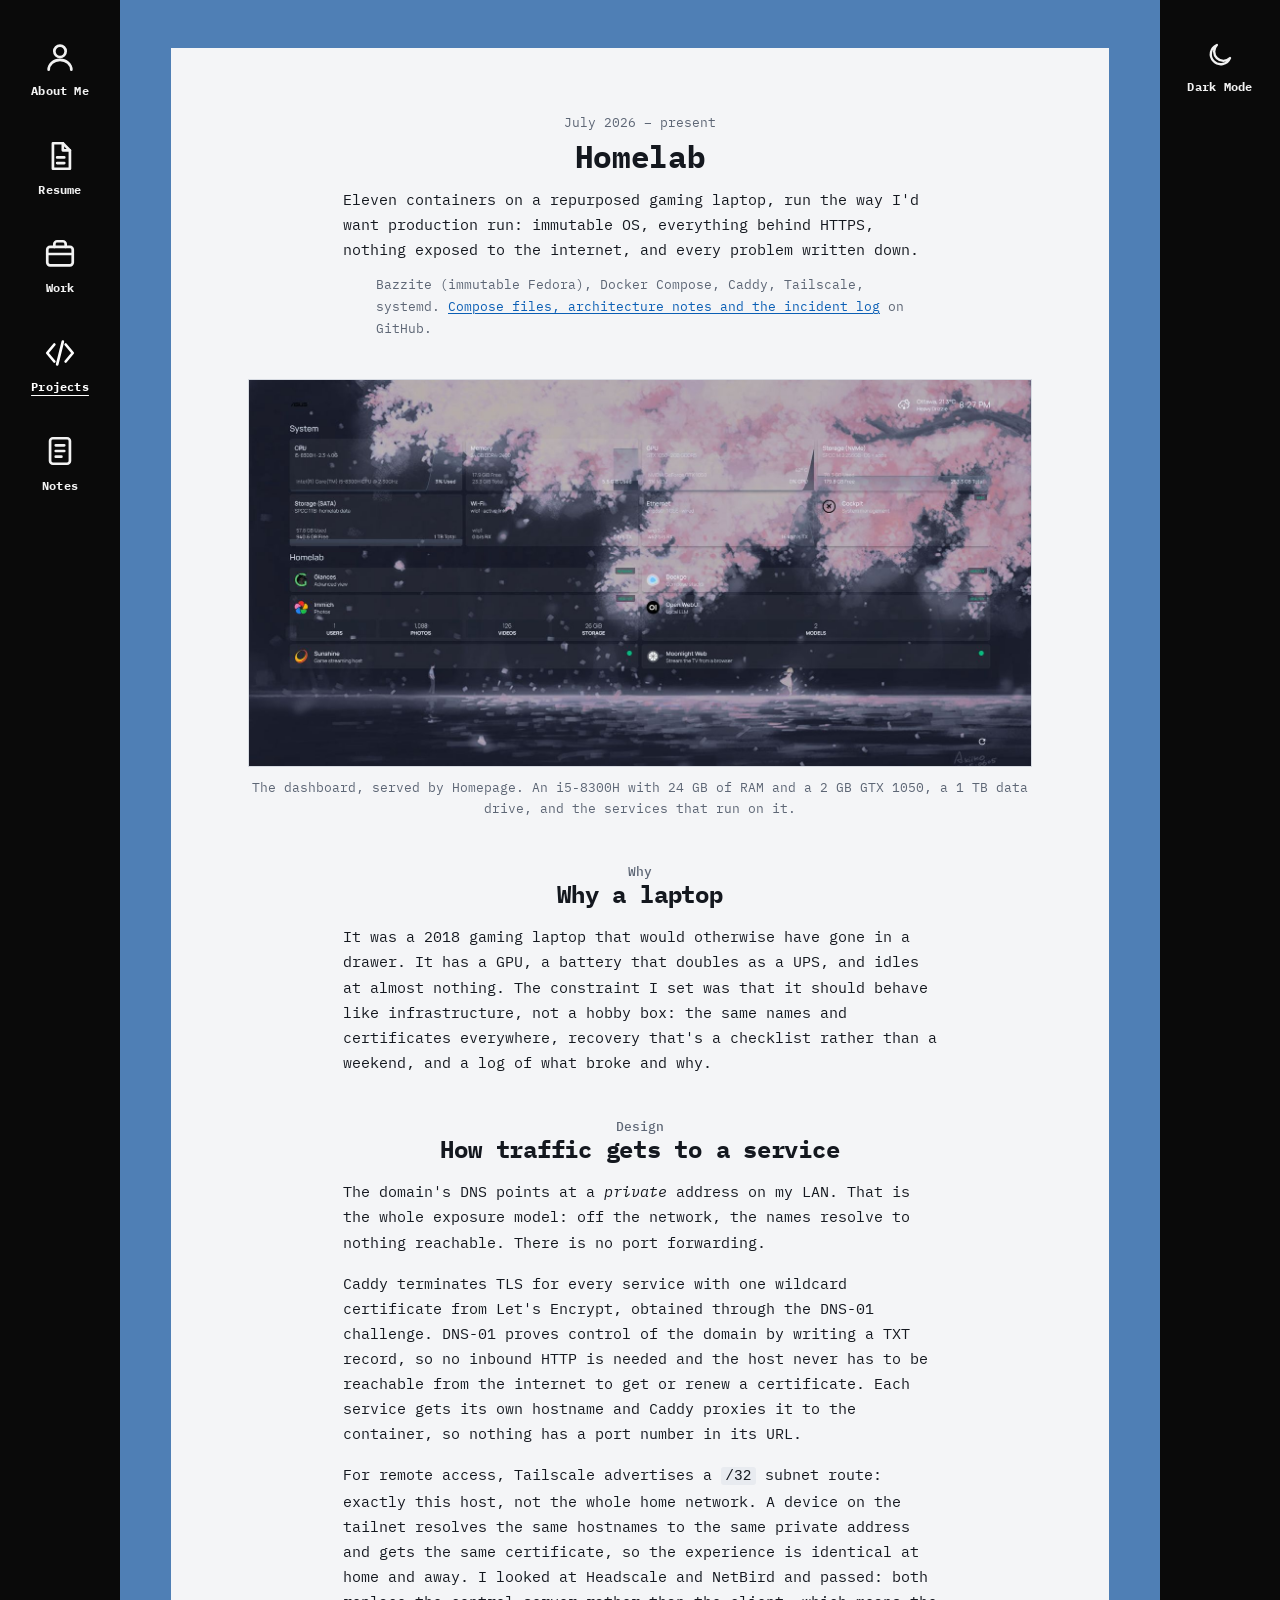
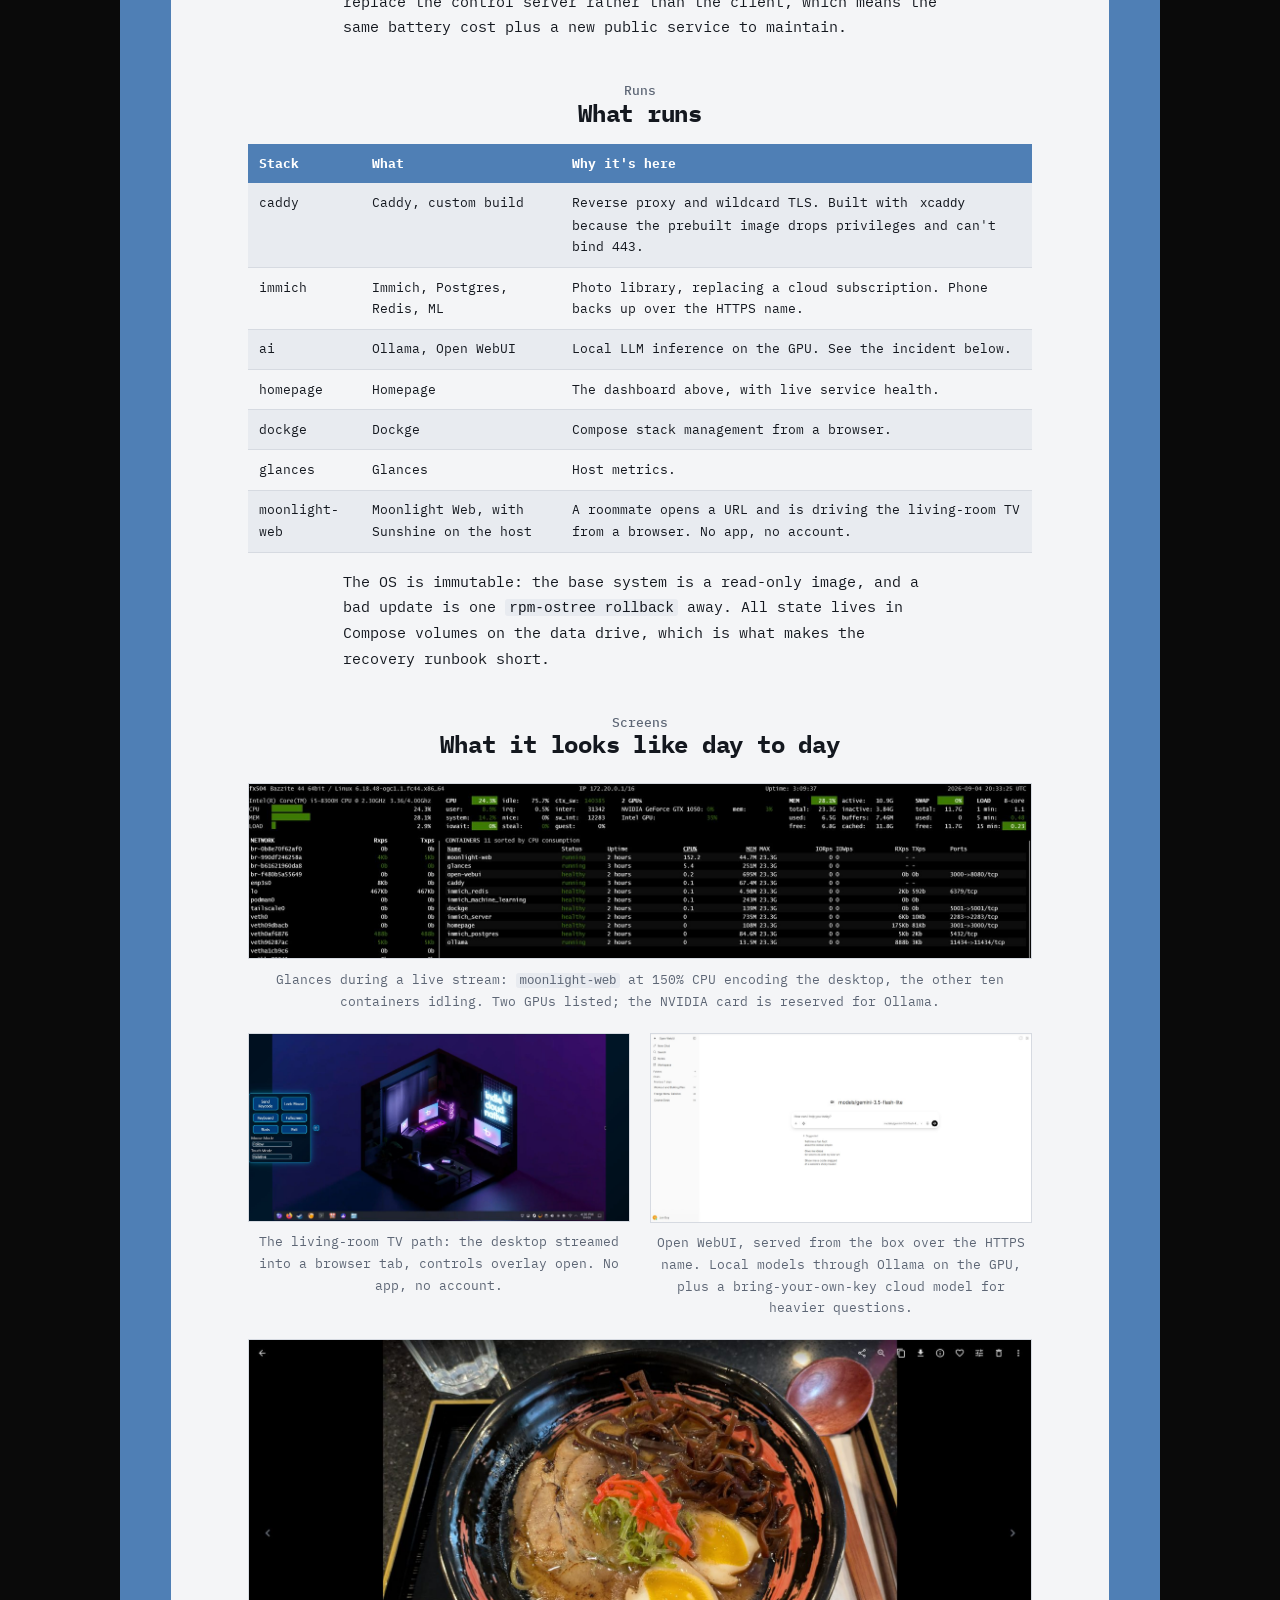
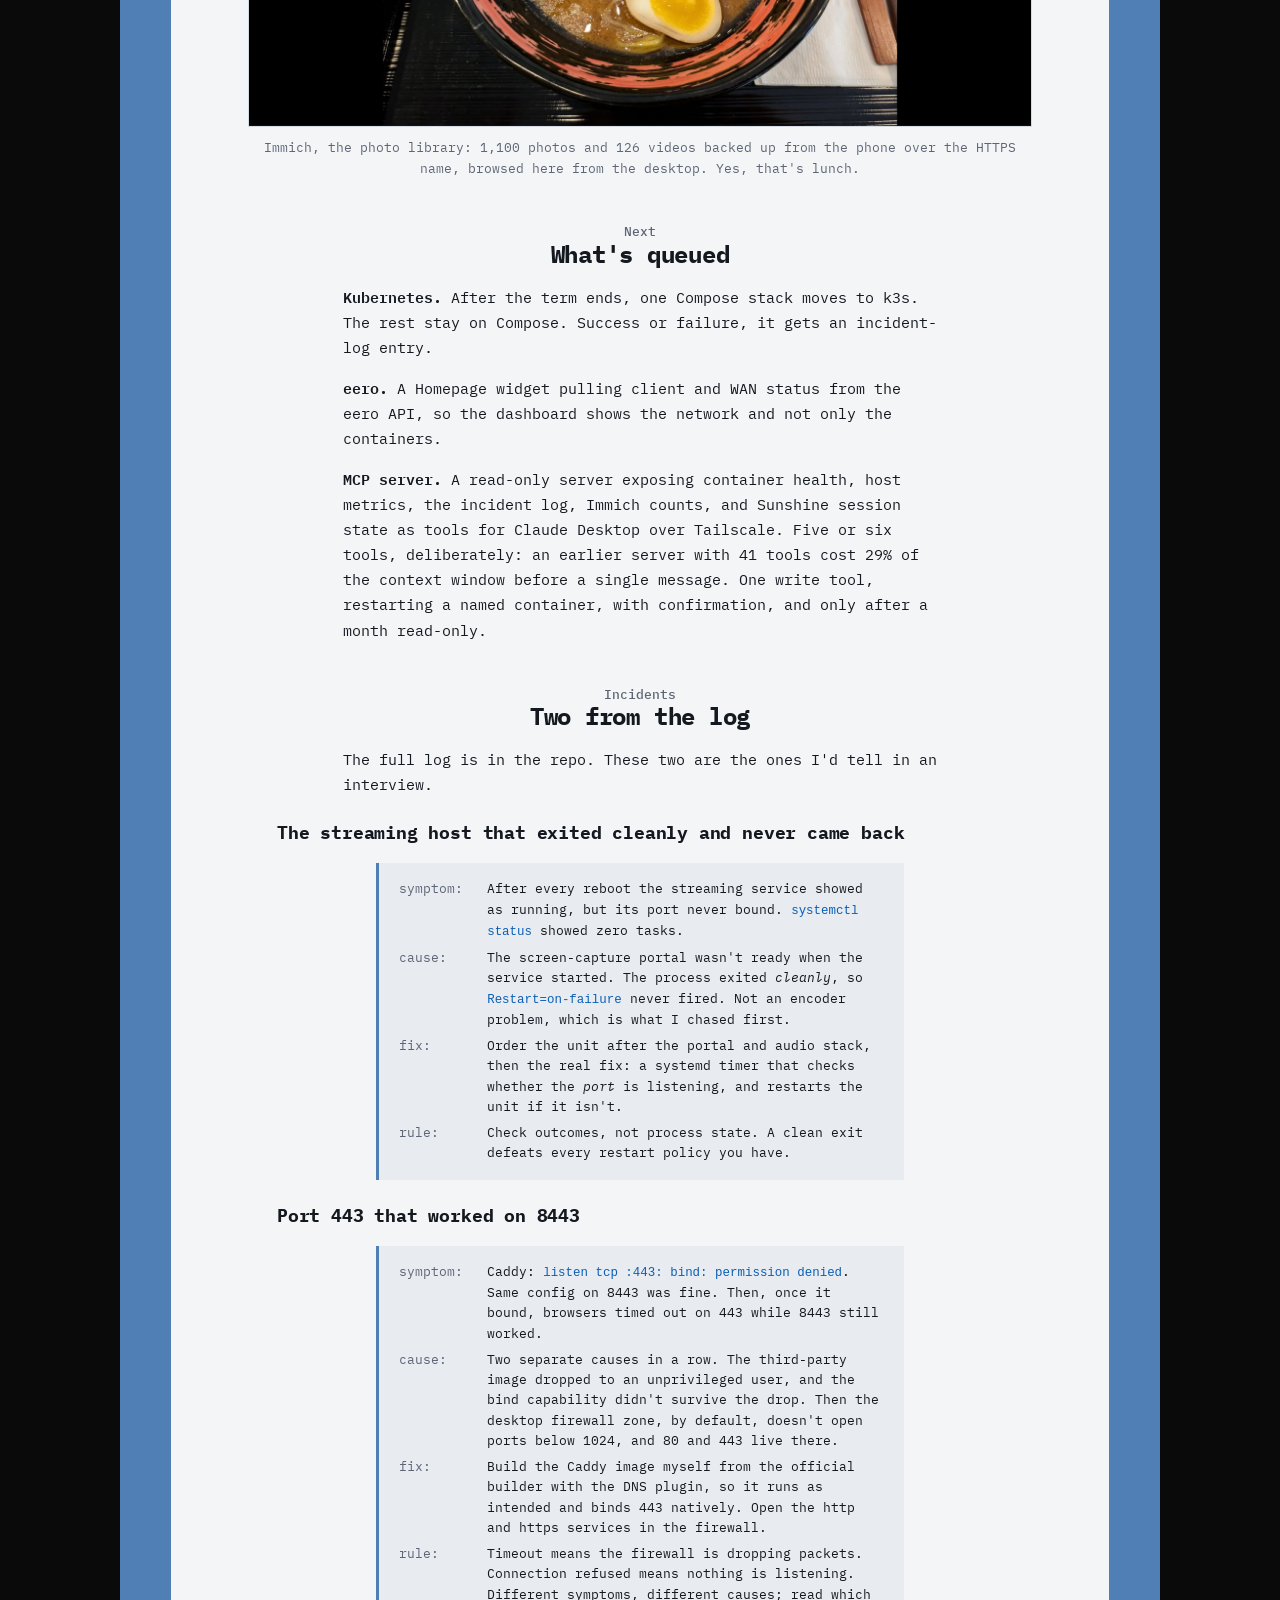
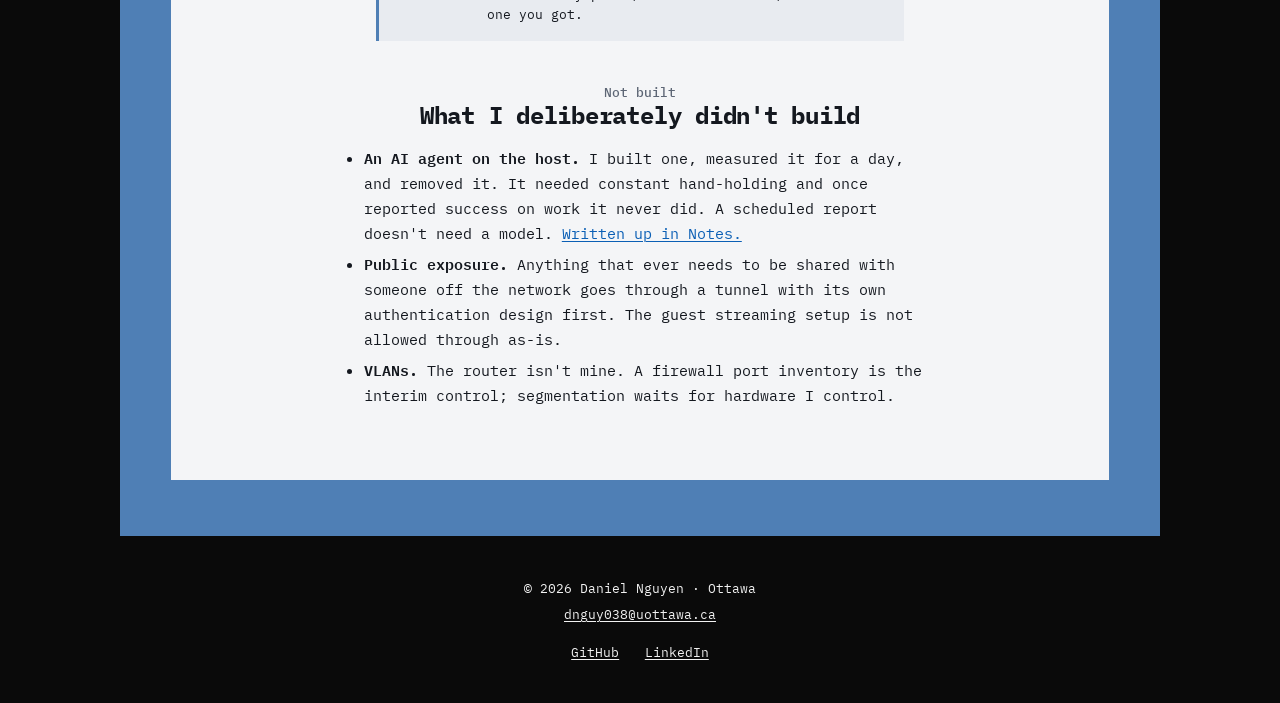
==== commit 20c7eb4d: "Frame colour, resume/CV, intro, Work bullets, homelab Next section" ====
--- a/homelab.html
+++ b/homelab.html
@@ -91,6 +91,11 @@
         </figure>
       </div>
 
+      <h2><span>Next</span><span>What's queued</span></h2>
+        <p><strong>Kubernetes.</strong> After the term ends, one Compose stack moves to k3s. The rest stay on Compose. Success or failure, it gets an incident-log entry.</p>
+        <p><strong>eero.</strong> A Homepage widget pulling client and WAN status from the eero API, so the dashboard shows the network and not only the containers.</p>
+        <p><strong>MCP server.</strong> A read-only server exposing container health, host metrics, the incident log, Immich counts, and Sunshine session state as tools for Claude Desktop over Tailscale. Five or six tools, deliberately: an earlier server with 41 tools cost 29% of the context window before a single message. One write tool, restarting a named container, with confirmation, and only after a month read-only.</p>
+
       <h2><span>Incidents</span><span>Two from the log</span></h2>
         <p>The full log is in the repo. These two are the ones I'd tell in an interview.</p>
 
--- a/assets/style.css
+++ b/assets/style.css
@@ -6,7 +6,7 @@
    ------------------------------------------------------------------ */
 
 :root {
-  --frame: #0b5fb5;          /* the page colour behind the card (MacTrack cobalt) */
+  --frame: #4f7fb5;          /* the page colour behind the card (MacTrack cobalt) */
   --side: #0a0a0a;           /* sidebars + footer */
   --side-ink: #f2f2f2;
   --paper: #f4f5f7;          /* the card */
@@ -40,7 +40,7 @@
   --well: #1b2029;
   --link: #7fb8f0;
   --link-ink: #a9d0f7;
-  --frame: #083f78;
+  --frame: #2f4f74;
 }
 
 @media (prefers-color-scheme: dark) {
@@ -52,7 +52,7 @@
     --well: #1b2029;
     --link: #7fb8f0;
     --link-ink: #a9d0f7;
-    --frame: #083f78;
+    --frame: #2f4f74;
   }
 }
 
@@ -191,6 +191,7 @@
 .intro .icons svg { width: 26px; height: 26px; stroke: currentColor; fill: none; stroke-width: 1.9; stroke-linecap: round; stroke-linejoin: round; }
 .intro .lede { text-align: left; max-width: var(--measure); margin: 0 auto 1rem; }
 .intro .seeking { text-align: left; max-width: var(--measure); margin: 0 auto; color: var(--link); }
+.intro .now { text-align: left; max-width: var(--measure); margin: 0.85rem auto 0; }
 
 /* ---- sections ------------------------------------------------------- */
 
@@ -268,6 +269,7 @@
 /* resume embed */
 .cv-embed { max-width: 52rem; margin: 0 auto 1rem; border: 1px solid var(--rule); background: #fff; }
 .cv-embed object { display: block; width: 100%; height: 42rem; }
+.cv-download { text-align: center; }
 
 /* project showcase: image centered, caption above */
 .showcase { text-align: center; max-width: 40rem; margin: 0 auto 2.75rem; }
@@ -330,6 +332,9 @@
 /* ---- responsive ----------------------------------------------------- */
 
 @media (max-width: 900px) {
+  /* small text at 0.82rem is the hard-to-read part on a phone, not the body copy */
+  :root { --t-s: 0.88rem; }
+  body { line-height: 1.72; }
   .shell { grid-template-columns: minmax(0, 1fr); }
   .side-stick {
     position: static;
@@ -340,12 +345,12 @@
     gap: 0.8rem 1.1rem;
   }
   .side-nav { flex-direction: row; flex-wrap: wrap; justify-content: center; gap: 0.8rem 1.1rem; }
-  .side-nav a { font-size: 0.65rem; gap: 0.3rem; }
+  .side-nav a { font-size: 0.72rem; gap: 0.3rem; }
   .side-nav a svg { width: 26px; height: 26px; }
   .side.right { display: none; }
   .side.left .theme-toggle { display: flex; }
   .card-col { padding: 1rem 0.75rem 1.5rem; min-width: 0; }
-  .card { padding: 1.75rem 1rem 2.25rem; min-width: 0; overflow-wrap: anywhere; }
+  .card { padding: 1.75rem 1rem 2.25rem; min-width: 0; overflow-wrap: break-word; }
   .cv-embed, .all-projects { overflow-x: auto; }
   .screens { grid-template-columns: 1fr; }
   .all-projects td:last-child { white-space: normal; }
@@ -356,6 +361,43 @@
   .list .when { display: block; min-width: 0; }
 }
 
+@media (max-width: 560px) {
+  :root { --t-4: 2.05rem; --t-3: 1.6rem; }
+
+  /* mono needs the horizontal room more than it needs the padding */
+  .card-col { padding: 0.85rem 0.5rem 1.25rem; }
+  .card { padding: 1.5rem 0.9rem 2rem; }
+
+  .intro .icons { gap: 0.9rem; flex-wrap: wrap; }
+  .cv-embed object { height: 24rem; }
+
+  /* tables stack instead of scrolling sideways */
+  .all-projects, .all-projects tbody, .all-projects tr, .all-projects td,
+  .article-body table, .article-body tbody, .article-body tr, .article-body td {
+    display: block;
+    width: 100%;
+  }
+  .all-projects thead, .article-body thead {
+    position: absolute;
+    width: 1px;
+    height: 1px;
+    overflow: hidden;
+    clip-path: inset(50%);
+  }
+  .all-projects, .article-body table { overflow-x: visible; }
+  .all-projects tr, .article-body tbody tr {
+    padding: 0.7rem 0.6rem;
+    border-bottom: 1px solid var(--rule);
+  }
+  .all-projects td, .article-body tbody td { border: 0; padding: 0.1rem 0; }
+  .all-projects tbody tr:nth-child(odd) td,
+  .article-body tbody tr:nth-child(odd) td { background: none; }
+  .all-projects tr:nth-child(odd),
+  .article-body tbody tr:nth-child(odd) { background: var(--well); }
+  .all-projects td:first-child { color: var(--muted); }
+  .article-body tbody td:first-child { font-weight: 600; color: var(--ink); }
+}
+
 @media (min-width: 901px) {
   .side.left .theme-toggle { display: none; }
 }
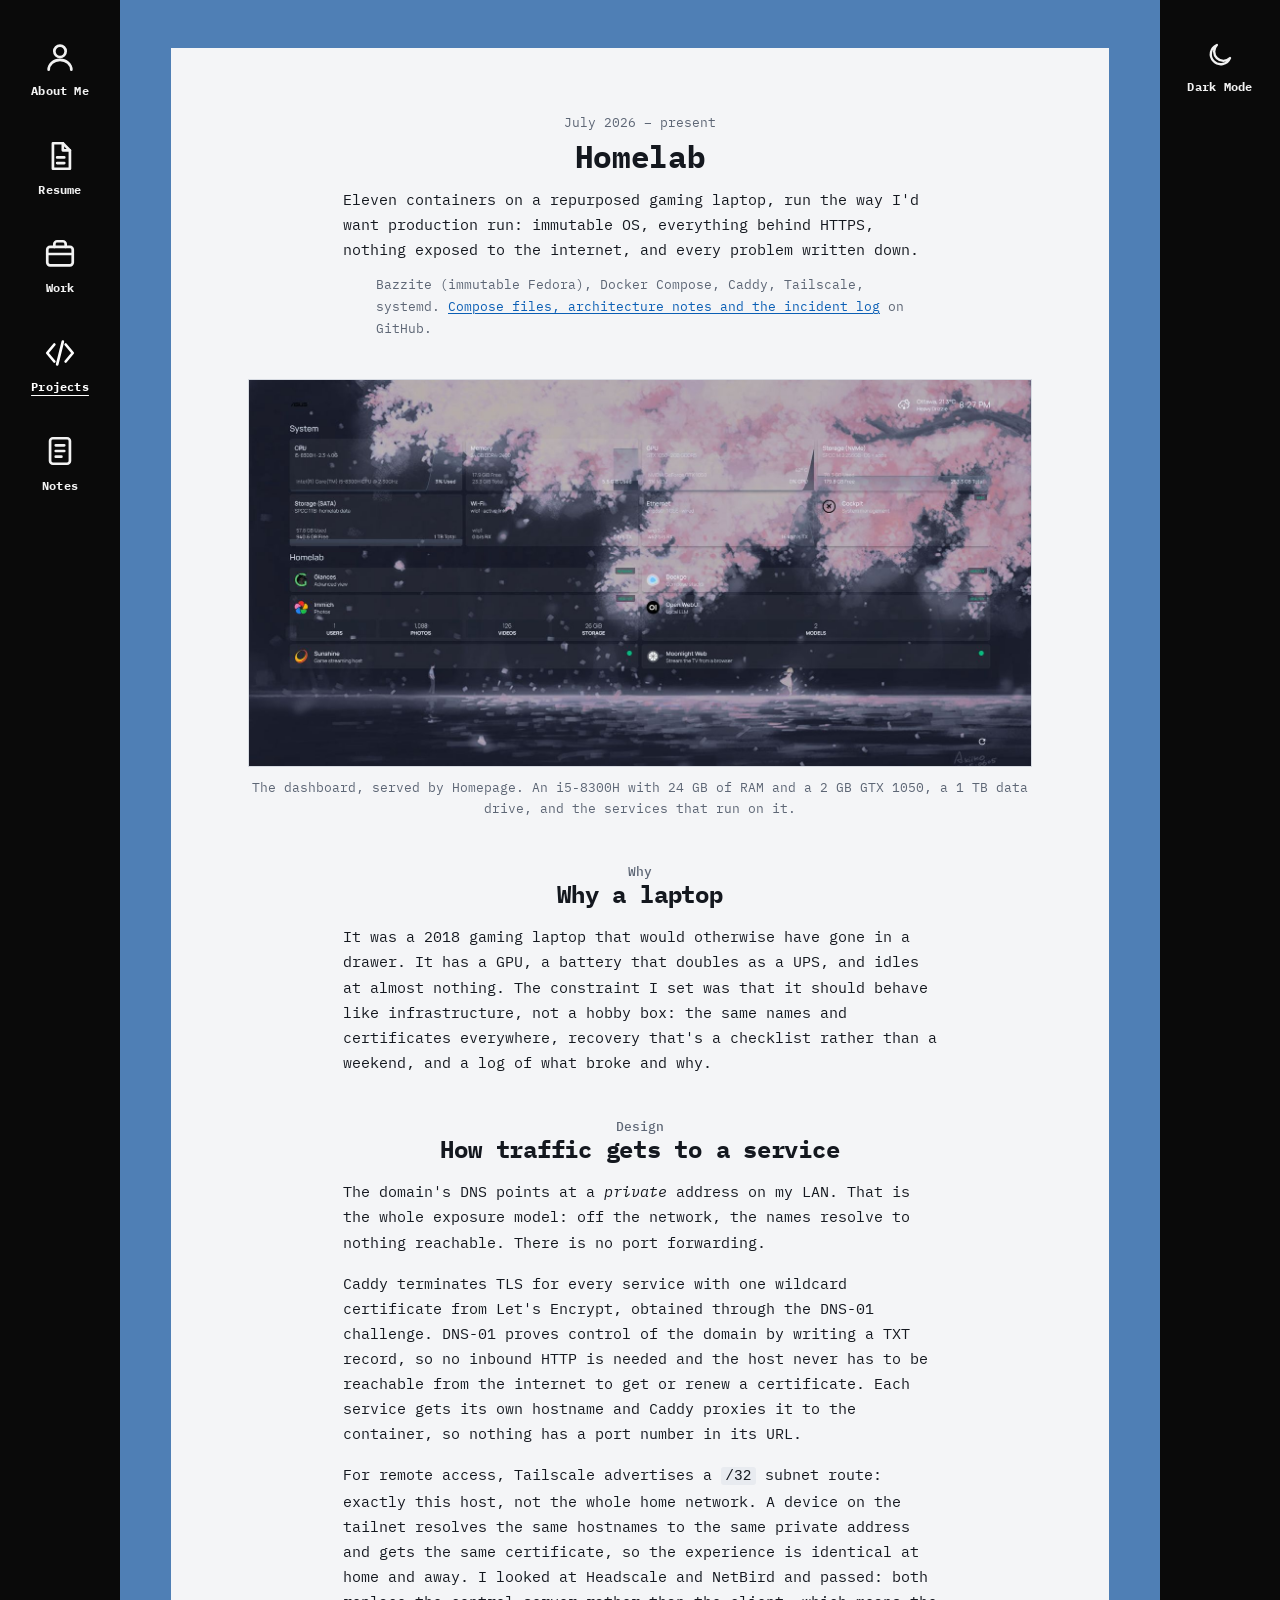
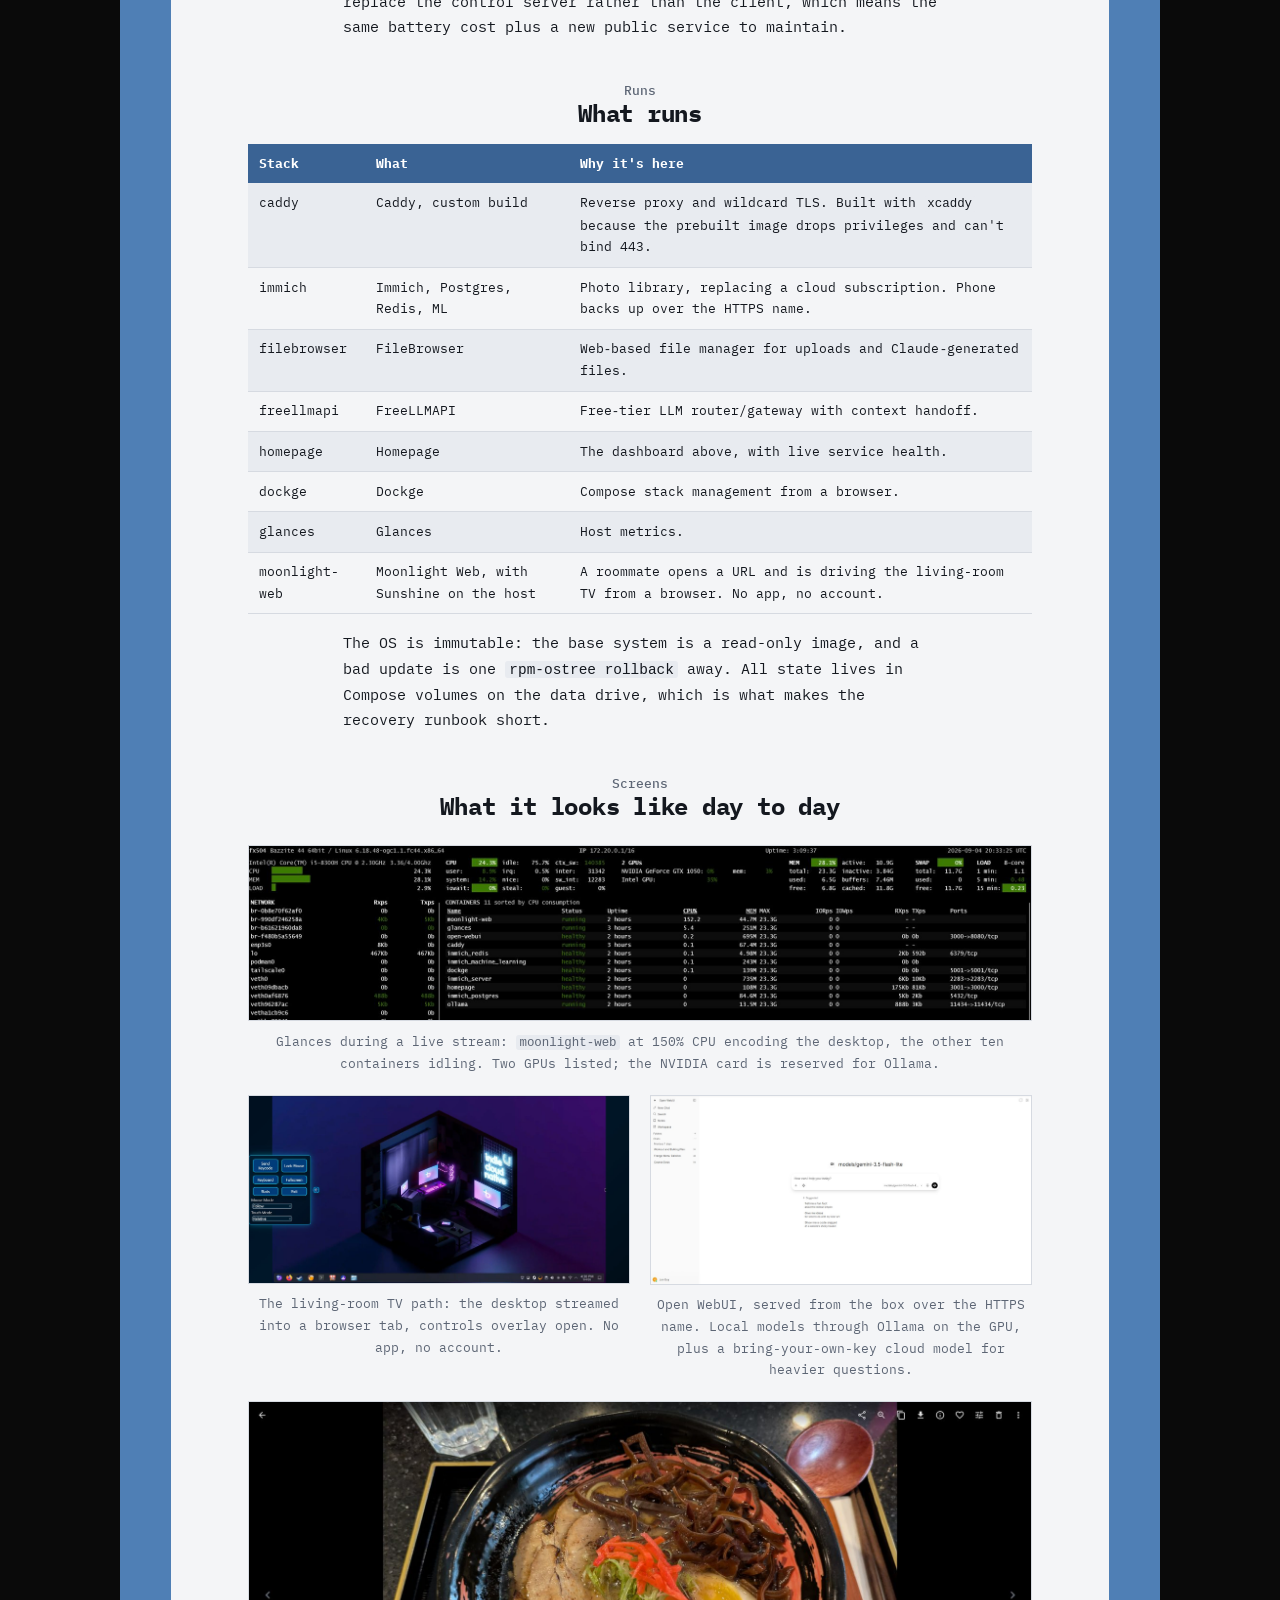
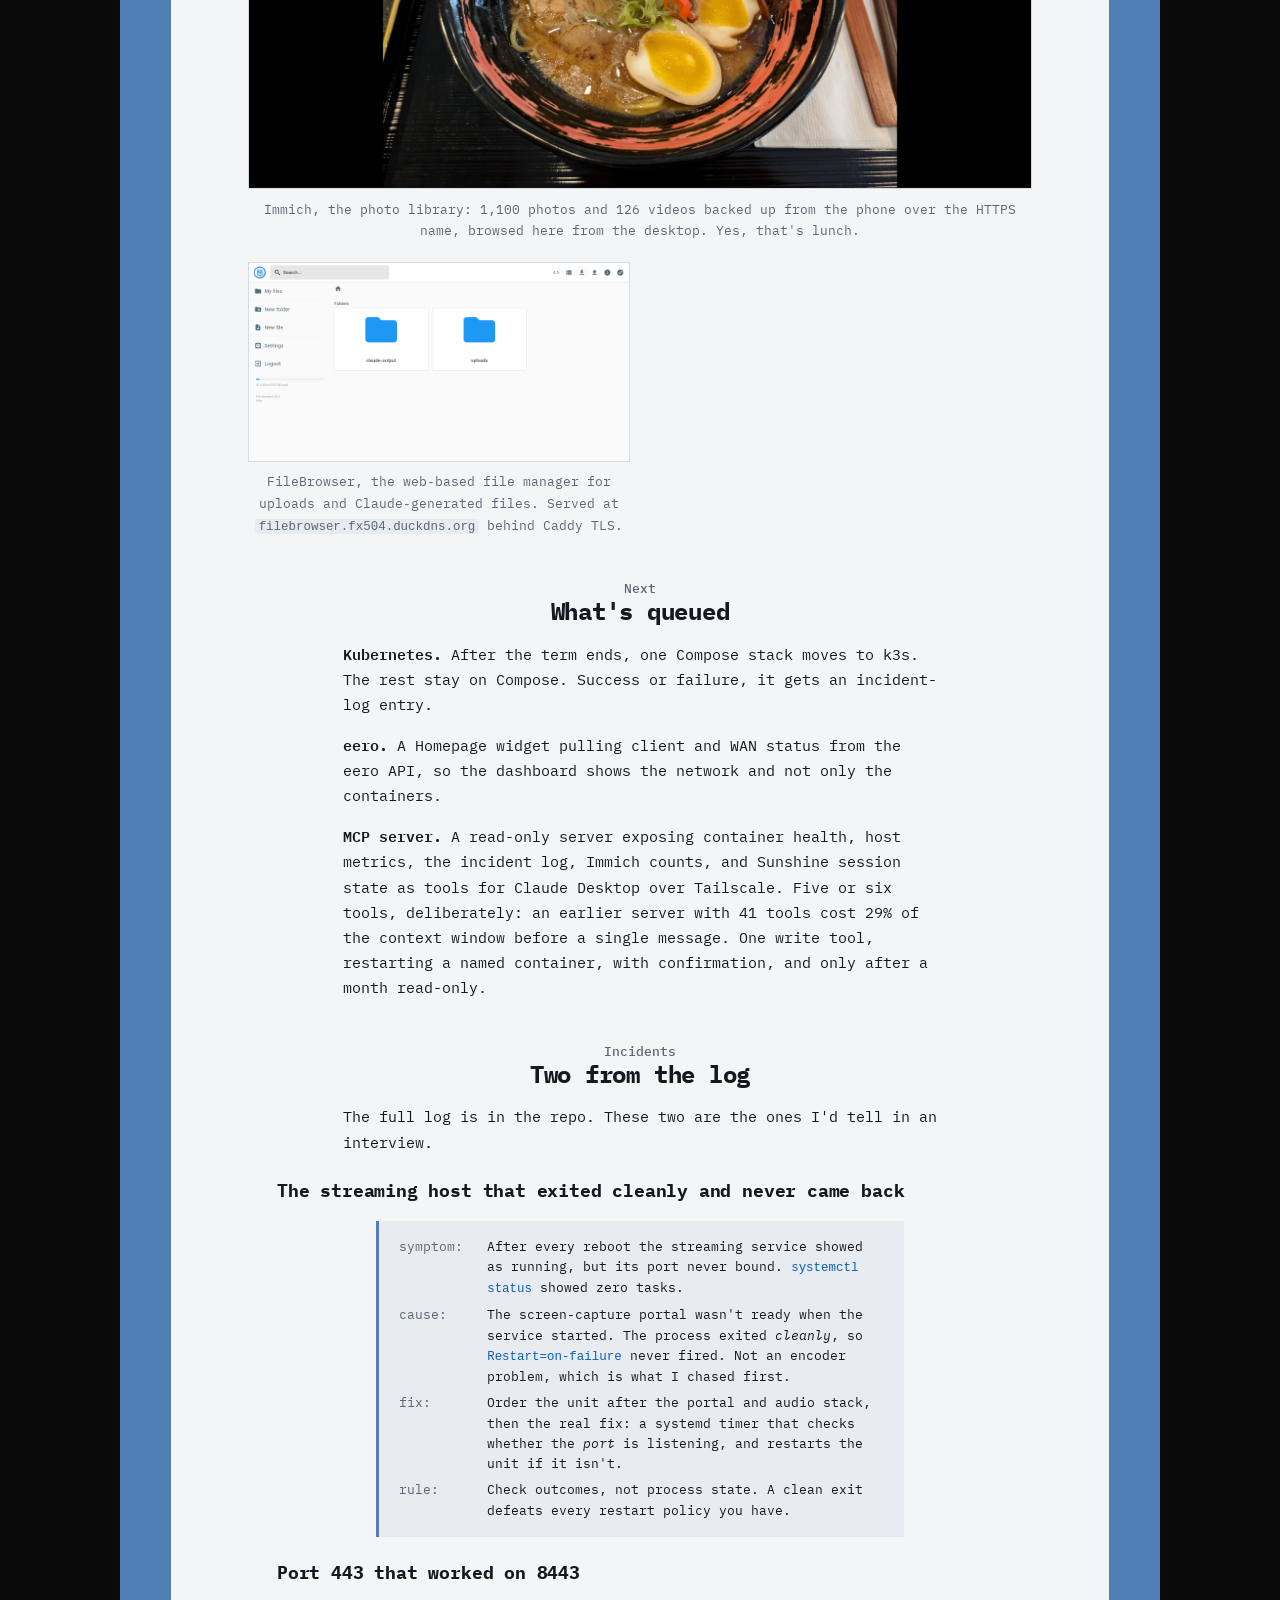
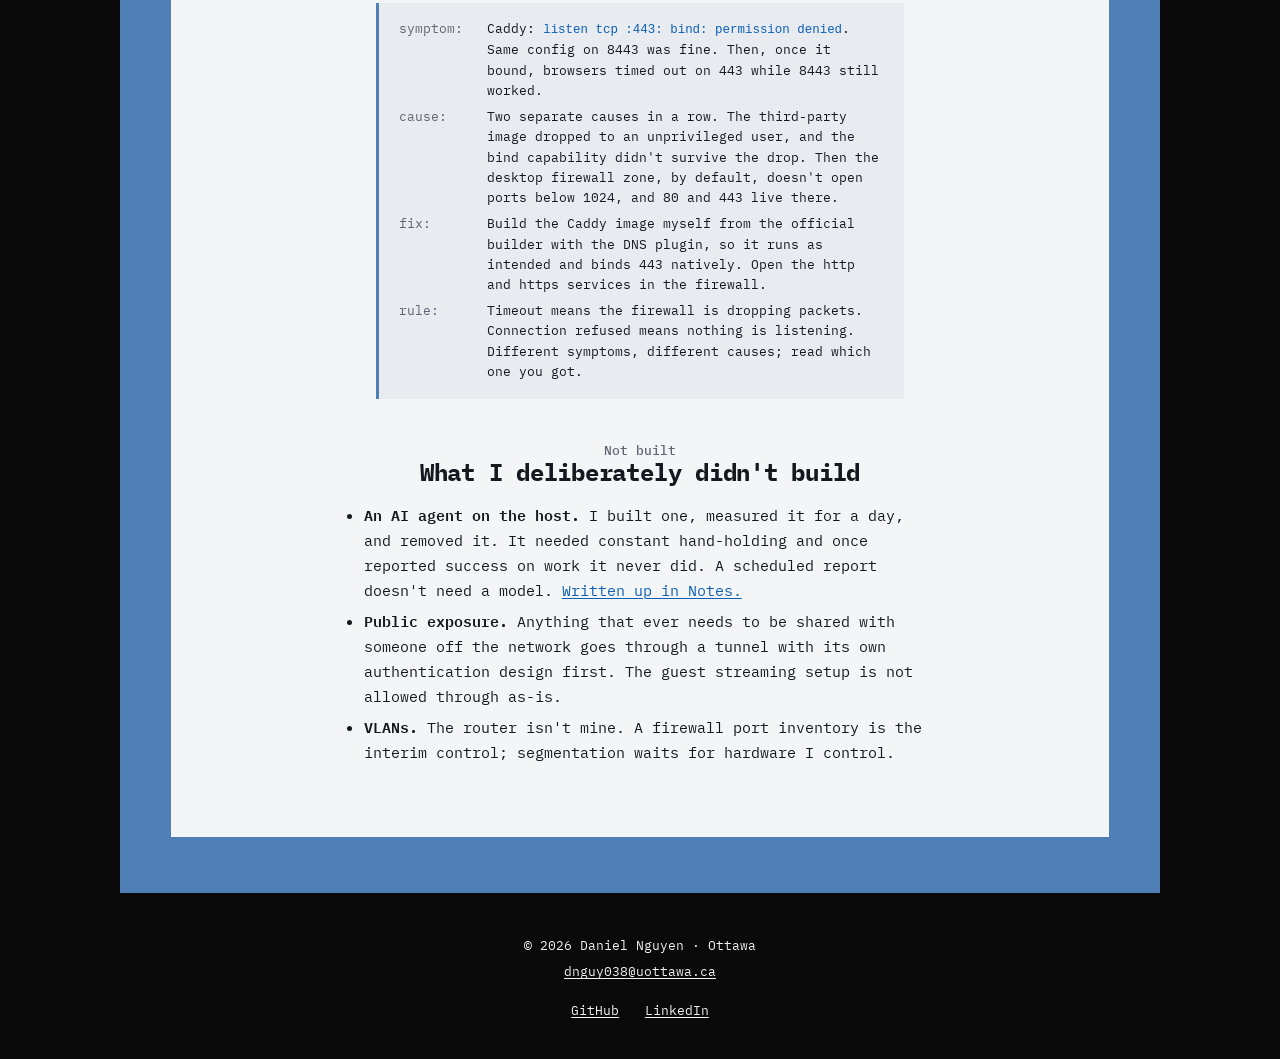
==== commit f1fdd369: "Update homelab page: add FileBrowser, freellmapi; drop Ollama; add FileBrowser screenshot" ====
--- a/homelab.html
+++ b/homelab.html
@@ -62,7 +62,8 @@
           <tbody>
             <tr><td>caddy</td><td>Caddy, custom build</td><td>Reverse proxy and wildcard TLS. Built with <code>xcaddy</code> because the prebuilt image drops privileges and can't bind 443.</td></tr>
             <tr><td>immich</td><td>Immich, Postgres, Redis, ML</td><td>Photo library, replacing a cloud subscription. Phone backs up over the HTTPS name.</td></tr>
-            <tr><td>ai</td><td>Ollama, Open WebUI</td><td>Local LLM inference on the GPU. See the incident below.</td></tr>
+            <tr><td>filebrowser</td><td>FileBrowser</td><td>Web‑based file manager for uploads and Claude‑generated files.</td></tr>
+            <tr><td>freellmapi</td><td>FreeLLMAPI</td><td>Free‑tier LLM router/gateway with context handoff.</td></tr>
             <tr><td>homepage</td><td>Homepage</td><td>The dashboard above, with live service health.</td></tr>
             <tr><td>dockge</td><td>Dockge</td><td>Compose stack management from a browser.</td></tr>
             <tr><td>glances</td><td>Glances</td><td>Host metrics.</td></tr>
@@ -88,6 +89,10 @@
         <figure class="span2">
           <div class="figure-frame"><img src="assets/img/homelab-immich.jpg" width="1600" height="790" alt="A photo of a bowl of ramen open in the Immich photo viewer"></div>
           <figcaption>Immich, the photo library: 1,100 photos and 126 videos backed up from the phone over the HTTPS name, browsed here from the desktop. Yes, that's lunch.</figcaption>
+        </figure>
+        <figure>
+          <div class="figure-frame"><img src="assets/img/filebrowserui.png" width="1920" height="1000" alt="FileBrowser web interface showing the file manager with uploads and claude-output folders"></div>
+          <figcaption>FileBrowser, the web‑based file manager for uploads and Claude‑generated files. Served at <code>filebrowser.fx504.duckdns.org</code> behind Caddy TLS.</figcaption>
         </figure>
       </div>
 
--- a/assets/style.css
+++ b/assets/style.css
@@ -7,6 +7,7 @@
 
 :root {
   --frame: #4f7fb5;          /* the page colour behind the card (MacTrack cobalt) */
+  --fill: #3a6394;           /* solid blue under white text: table headers, active pill */
   --side: #0a0a0a;           /* sidebars + footer */
   --side-ink: #f2f2f2;
   --paper: #f4f5f7;          /* the card */
@@ -41,6 +42,7 @@
   --link: #7fb8f0;
   --link-ink: #a9d0f7;
   --frame: #2f4f74;
+  --fill: #2f4f74;
 }
 
 @media (prefers-color-scheme: dark) {
@@ -53,6 +55,7 @@
     --link: #7fb8f0;
     --link-ink: #a9d0f7;
     --frame: #2f4f74;
+    --fill: #2f4f74;
   }
 }
 
@@ -264,7 +267,7 @@
   cursor: pointer;
 }
 .doc-toggle button:hover { color: var(--ink); }
-.doc-toggle button[aria-pressed="true"] { background: var(--frame); color: #fff; }
+.doc-toggle button[aria-pressed="true"] { background: var(--fill); color: #fff; }
 
 /* resume embed */
 .cv-embed { max-width: 52rem; margin: 0 auto 1rem; border: 1px solid var(--rule); background: #fff; }
@@ -281,7 +284,7 @@
 
 /* tables */
 table { border-collapse: collapse; width: 100%; font-size: var(--t-s); margin: 0 auto 1rem; }
-th { background: var(--frame); color: #fff; text-align: left; padding: 0.55rem 0.7rem; font-weight: 700; }
+th { background: var(--fill); color: #fff; text-align: left; padding: 0.55rem 0.7rem; font-weight: 700; }
 td { padding: 0.55rem 0.7rem; border-bottom: 1px solid var(--rule); vertical-align: top; }
 tbody tr:nth-child(odd) td { background: var(--well); }
 .all-projects { max-width: 54rem; }
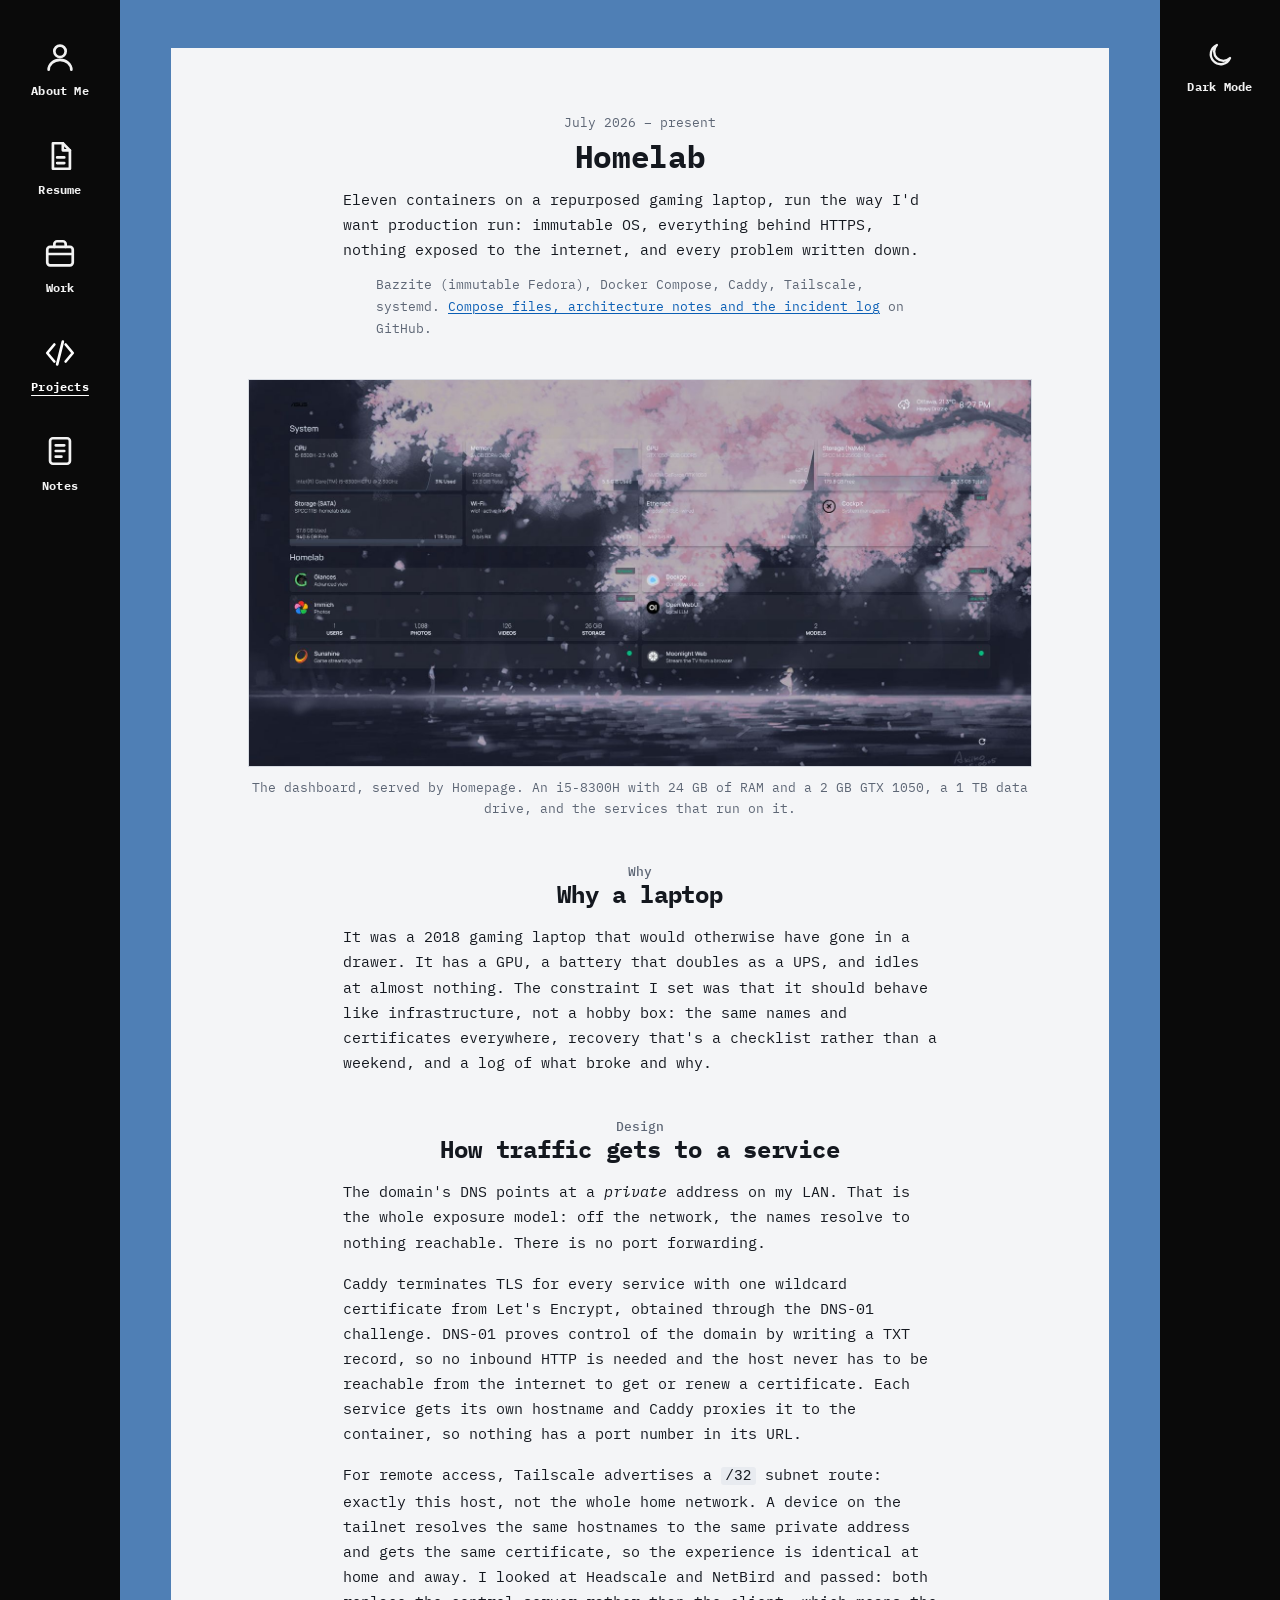
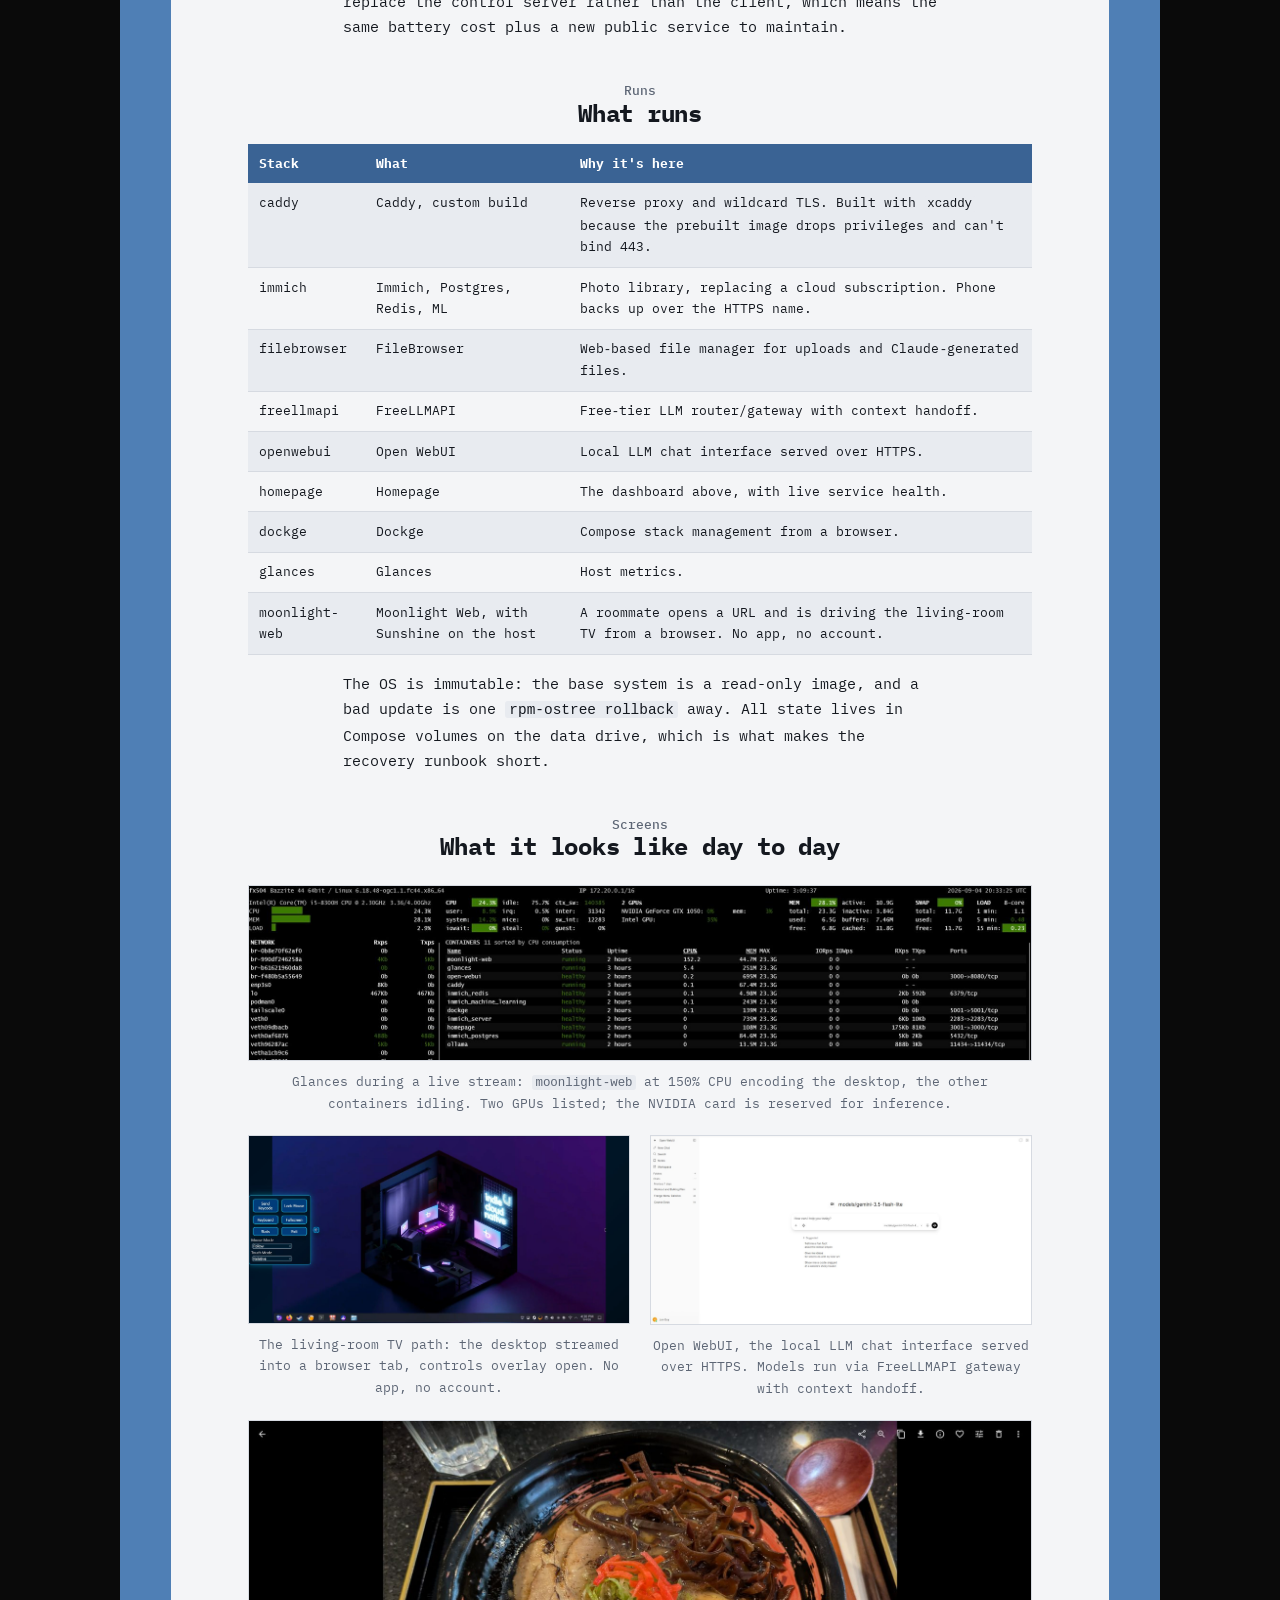
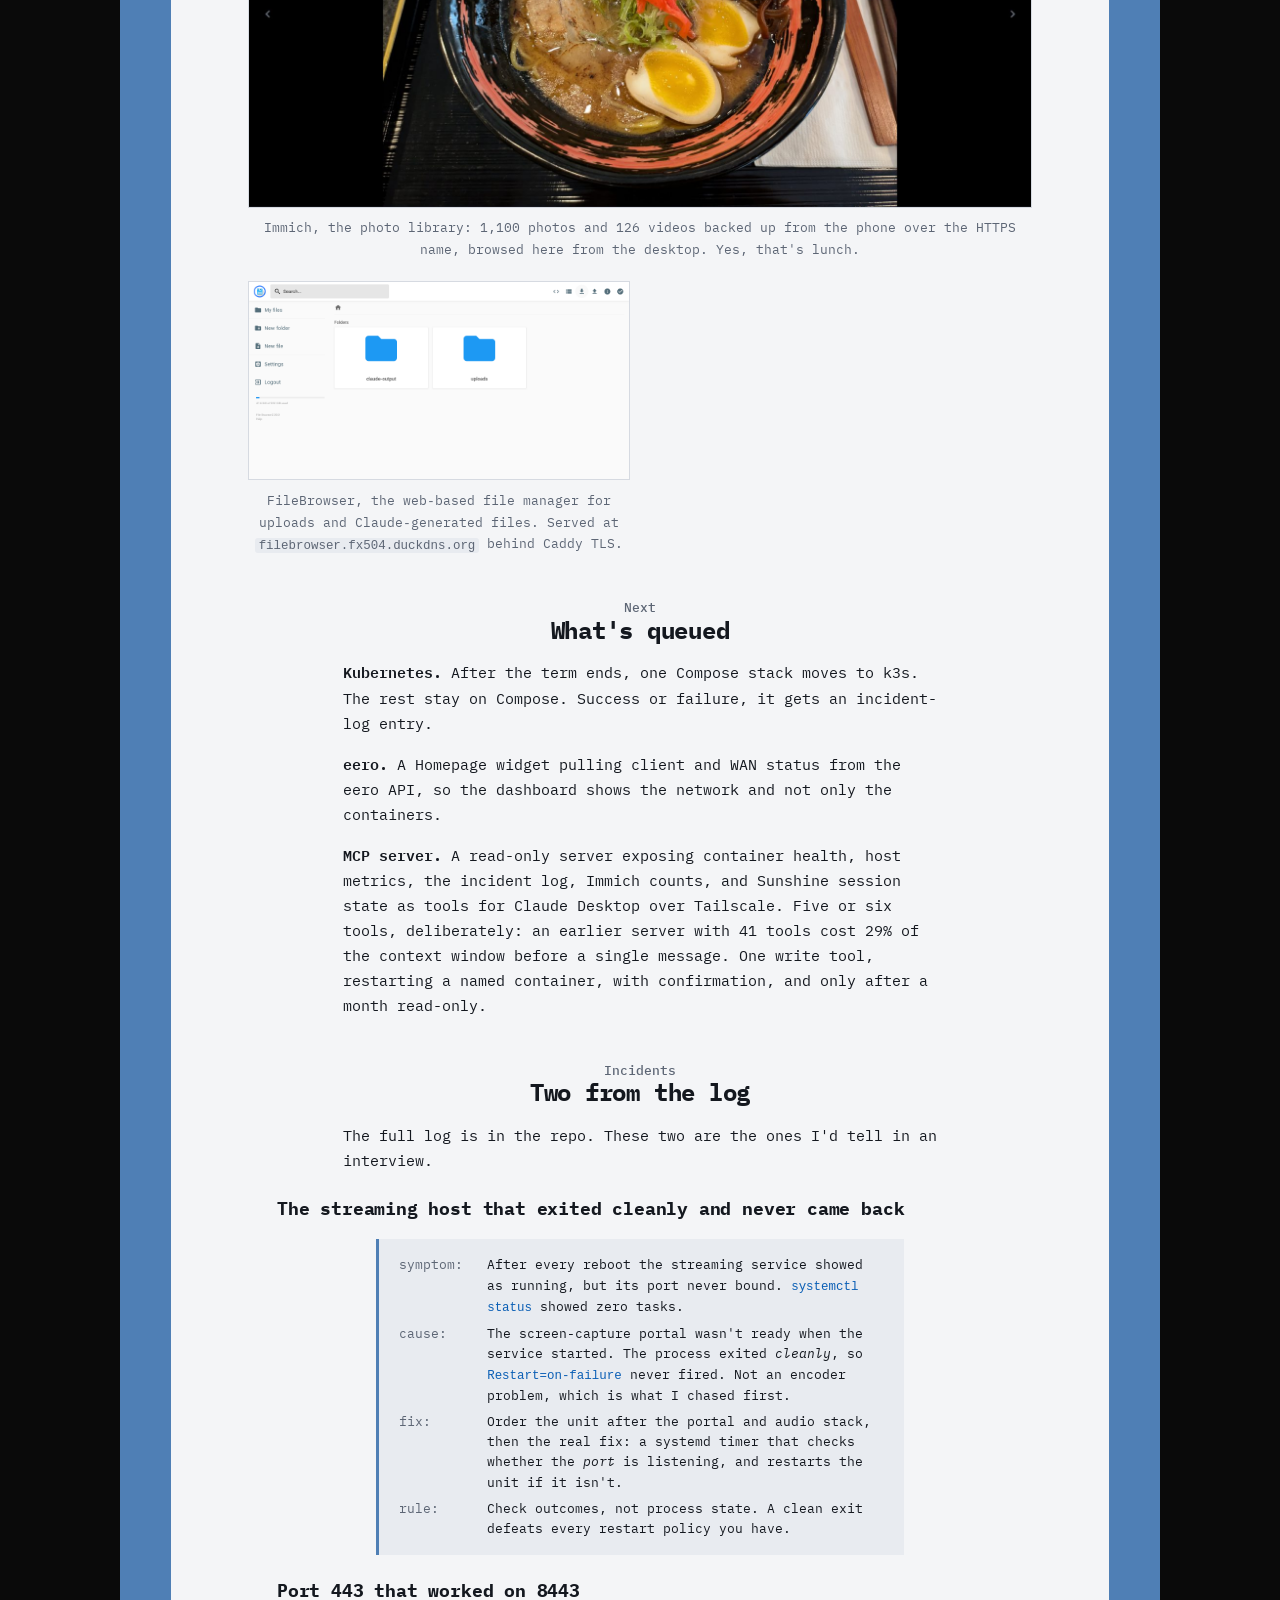
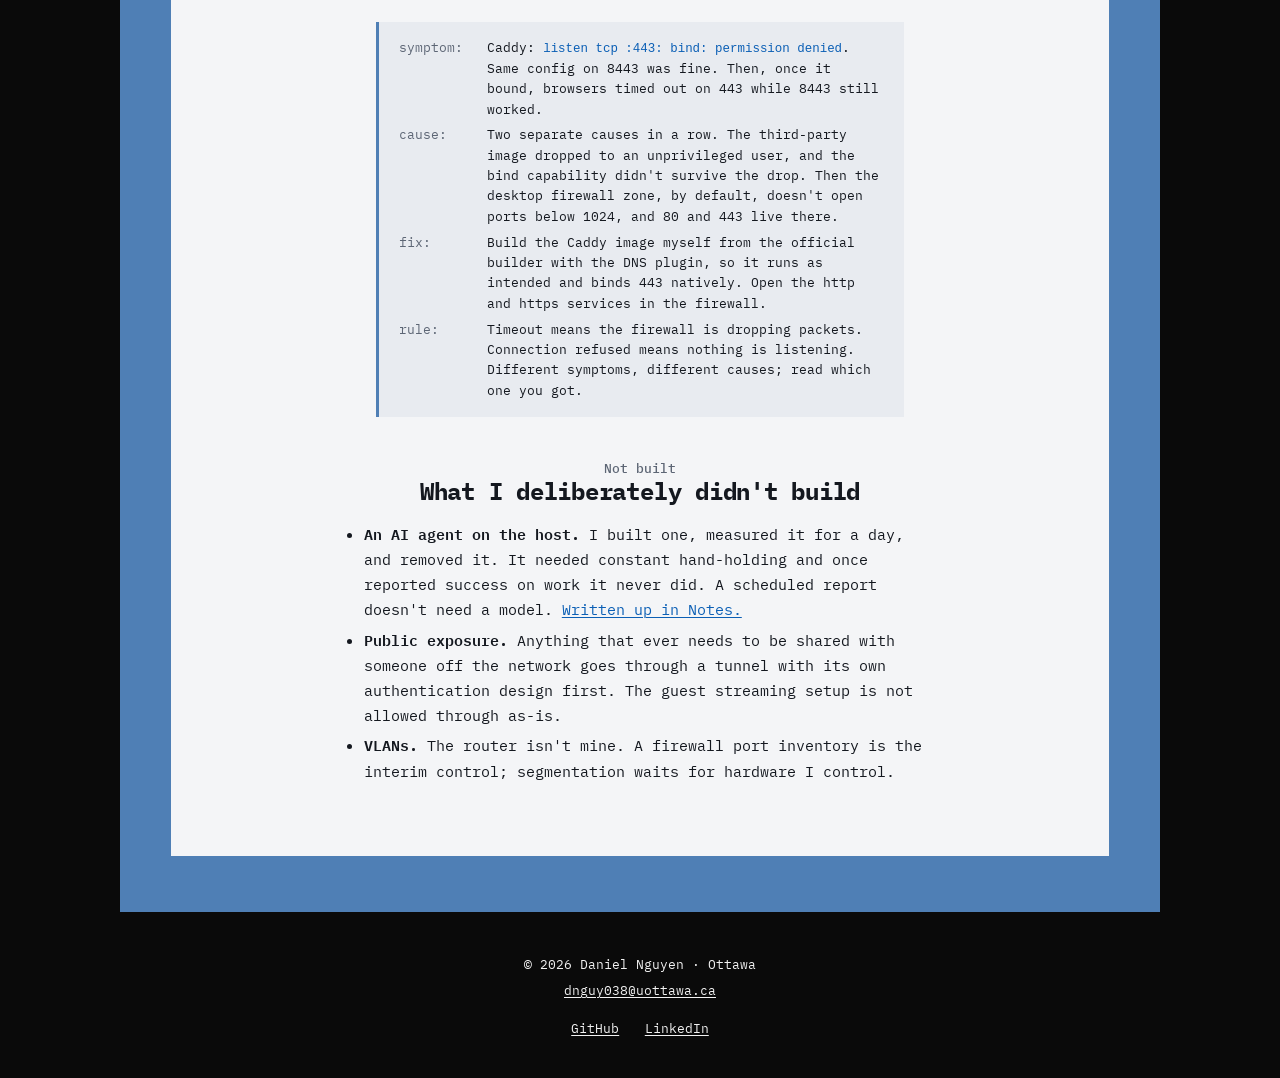
==== commit 2183703a: "Fix: restore Open WebUI row, update figcaption and alt text to reflect current setup" ====
--- a/homelab.html
+++ b/homelab.html
@@ -41,7 +41,7 @@
 
         <figure class="full">
           <div class="figure-frame">
-            <img src="assets/img/homelab-dashboard.jpg" width="1600" height="789" alt="The homelab dashboard: CPU, memory, GPU, NVMe and SATA storage, Wi-Fi and Ethernet panels above the services — Glances, Dockge, Immich with 1,088 photos and 126 videos, Open WebUI with two models, Sunshine and Moonlight Web">
+            <img src="assets/img/homelab-dashboard.jpg" width="1600" height="789" alt="The homelab dashboard: CPU, memory, GPU, NVMe and SATA storage, Wi-Fi and Ethernet panels above the services — Glances, Dockge, Immich with 1,088 photos and 126 videos, FileBrowser, FreeLLMAPI, and Moonlight Web">
           </div>
           <figcaption>The dashboard, served by Homepage. An i5-8300H with 24 GB of RAM and a 2 GB GTX 1050, a 1 TB data drive, and the services that run on it.</figcaption>
         </figure>
@@ -64,6 +64,7 @@
             <tr><td>immich</td><td>Immich, Postgres, Redis, ML</td><td>Photo library, replacing a cloud subscription. Phone backs up over the HTTPS name.</td></tr>
             <tr><td>filebrowser</td><td>FileBrowser</td><td>Web‑based file manager for uploads and Claude‑generated files.</td></tr>
             <tr><td>freellmapi</td><td>FreeLLMAPI</td><td>Free‑tier LLM router/gateway with context handoff.</td></tr>
+            <tr><td>openwebui</td><td>Open WebUI</td><td>Local LLM chat interface served over HTTPS.</td></tr>
             <tr><td>homepage</td><td>Homepage</td><td>The dashboard above, with live service health.</td></tr>
             <tr><td>dockge</td><td>Dockge</td><td>Compose stack management from a browser.</td></tr>
             <tr><td>glances</td><td>Glances</td><td>Host metrics.</td></tr>
@@ -76,7 +77,7 @@
       <div class="screens">
         <figure class="span2">
           <div class="figure-frame"><img src="assets/img/homelab-glances.jpg" width="1600" height="356" alt="Glances terminal view during a stream: CPU 24%, two GPUs, eleven containers with moonlight-web at 152% CPU and the rest near zero"></div>
-          <figcaption>Glances during a live stream: <code>moonlight-web</code> at 150% CPU encoding the desktop, the other ten containers idling. Two GPUs listed; the NVIDIA card is reserved for Ollama.</figcaption>
+          <figcaption>Glances during a live stream: <code>moonlight-web</code> at 150% CPU encoding the desktop, the other containers idling. Two GPUs listed; the NVIDIA card is reserved for inference.</figcaption>
         </figure>
         <figure>
           <div class="figure-frame"><img src="assets/img/homelab-moonlight.jpg" width="1600" height="787" alt="A desktop streamed to a browser through Moonlight Web, with the on-screen controls overlay open"></div>
@@ -84,7 +85,7 @@
         </figure>
         <figure>
           <div class="figure-frame"><img src="assets/img/homelab-openwebui.jpg" width="1600" height="791" alt="Open WebUI chat interface served from the homelab"></div>
-          <figcaption>Open WebUI, served from the box over the HTTPS name. Local models through Ollama on the GPU, plus a bring-your-own-key cloud model for heavier questions.</figcaption>
+          <figcaption>Open WebUI, the local LLM chat interface served over HTTPS. Models run via FreeLLMAPI gateway with context handoff.</figcaption>
         </figure>
         <figure class="span2">
           <div class="figure-frame"><img src="assets/img/homelab-immich.jpg" width="1600" height="790" alt="A photo of a bowl of ramen open in the Immich photo viewer"></div>
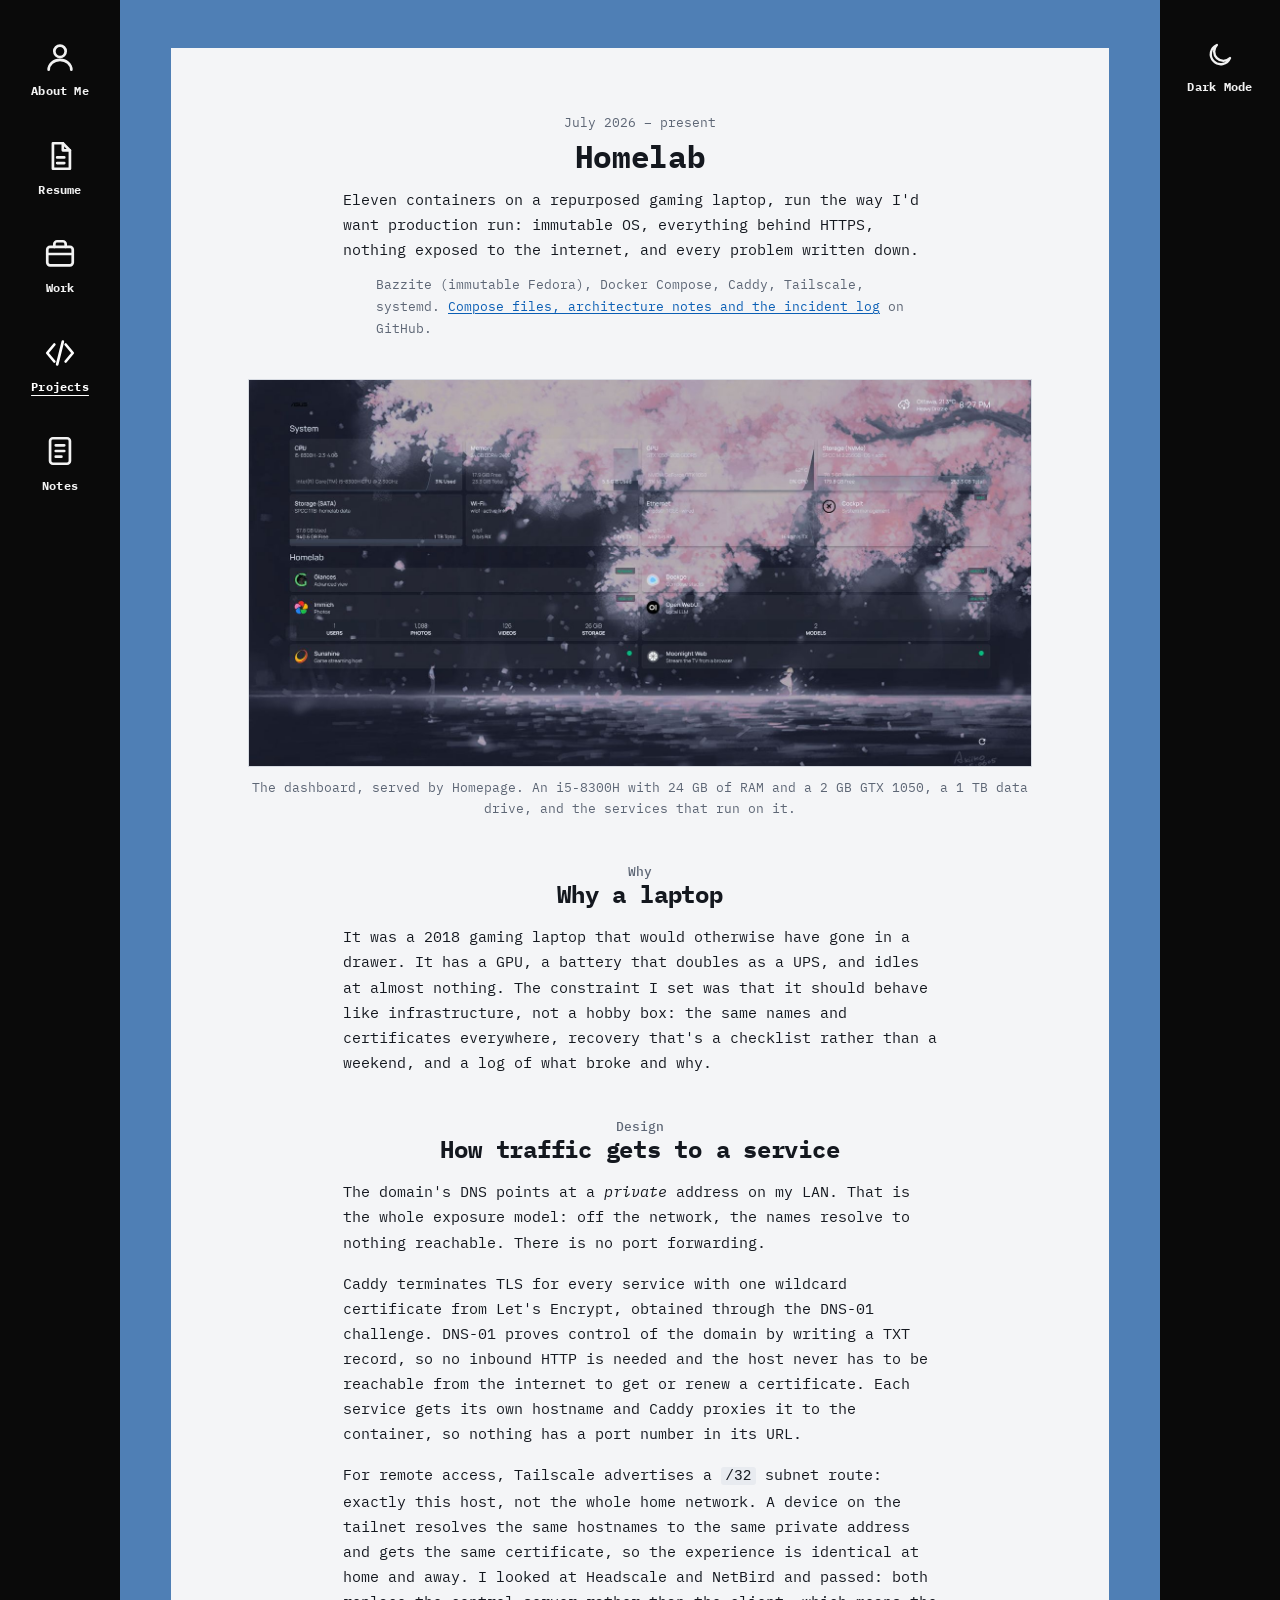
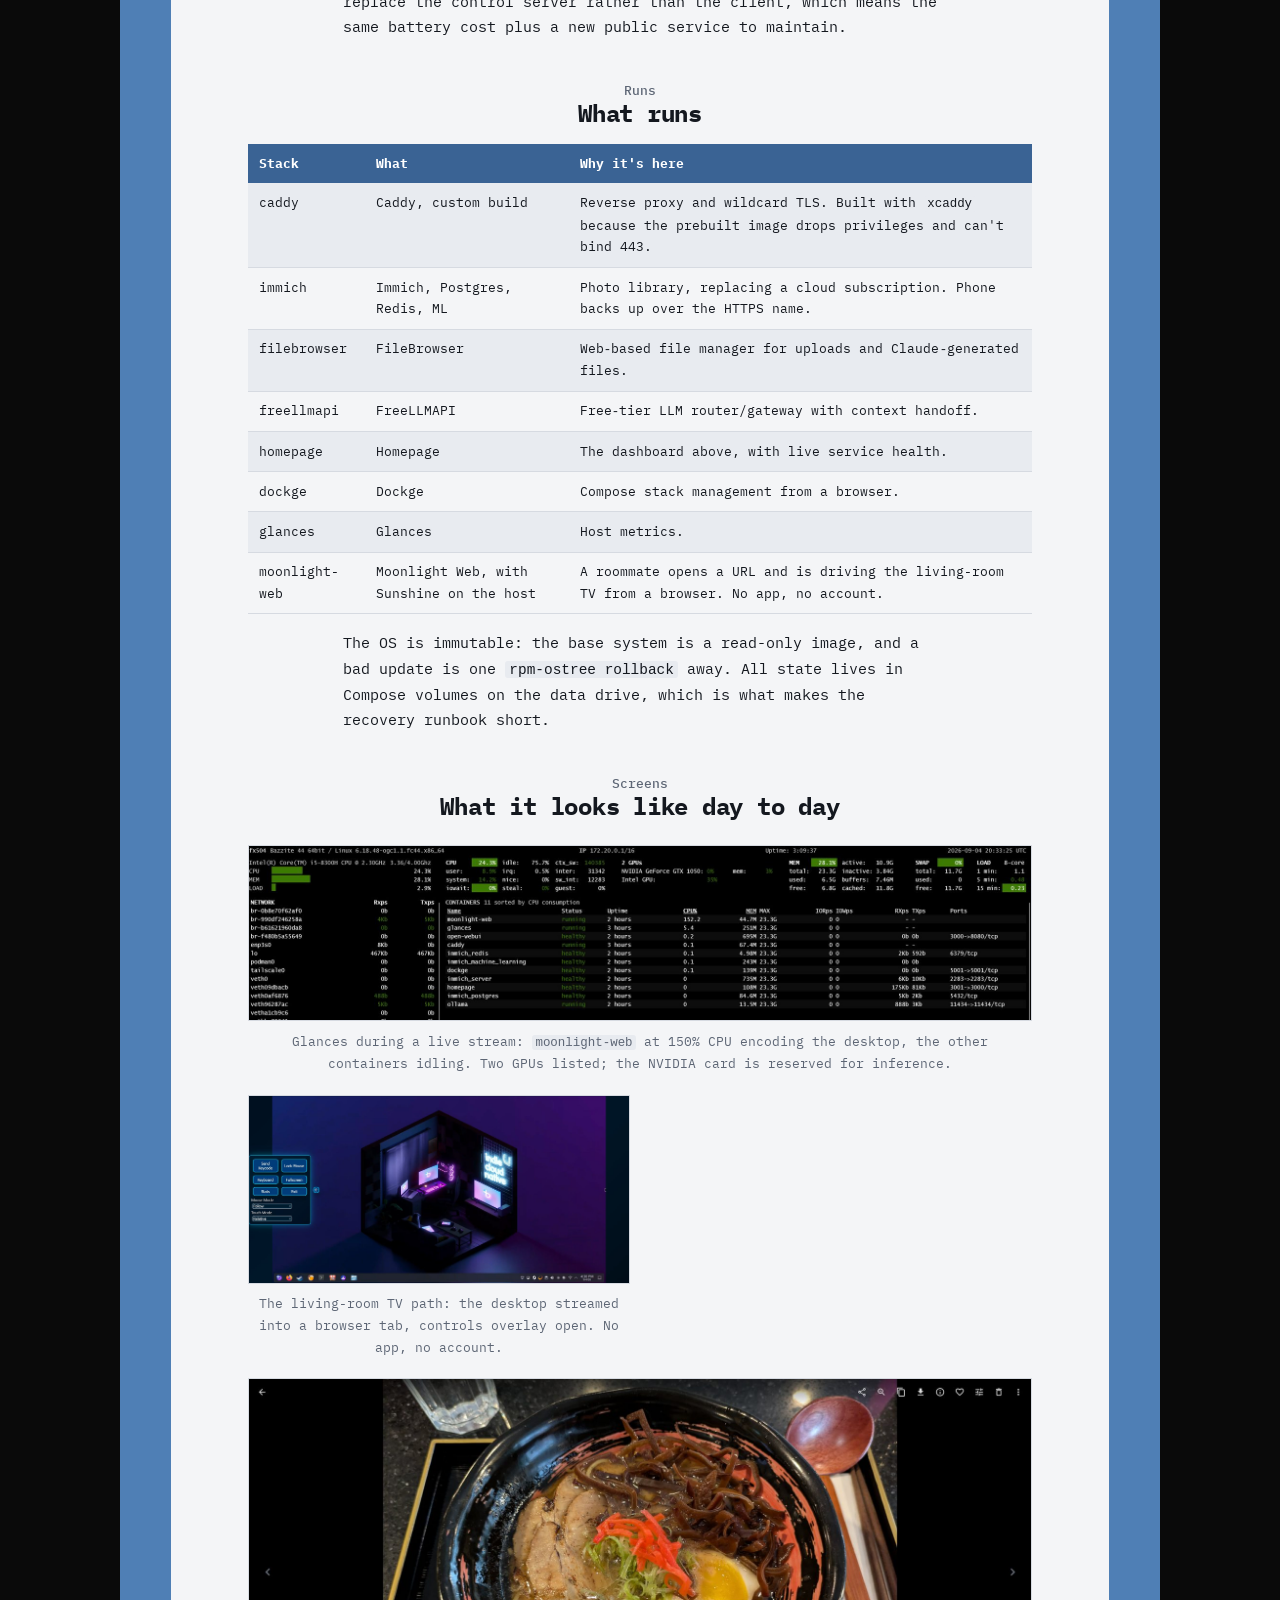
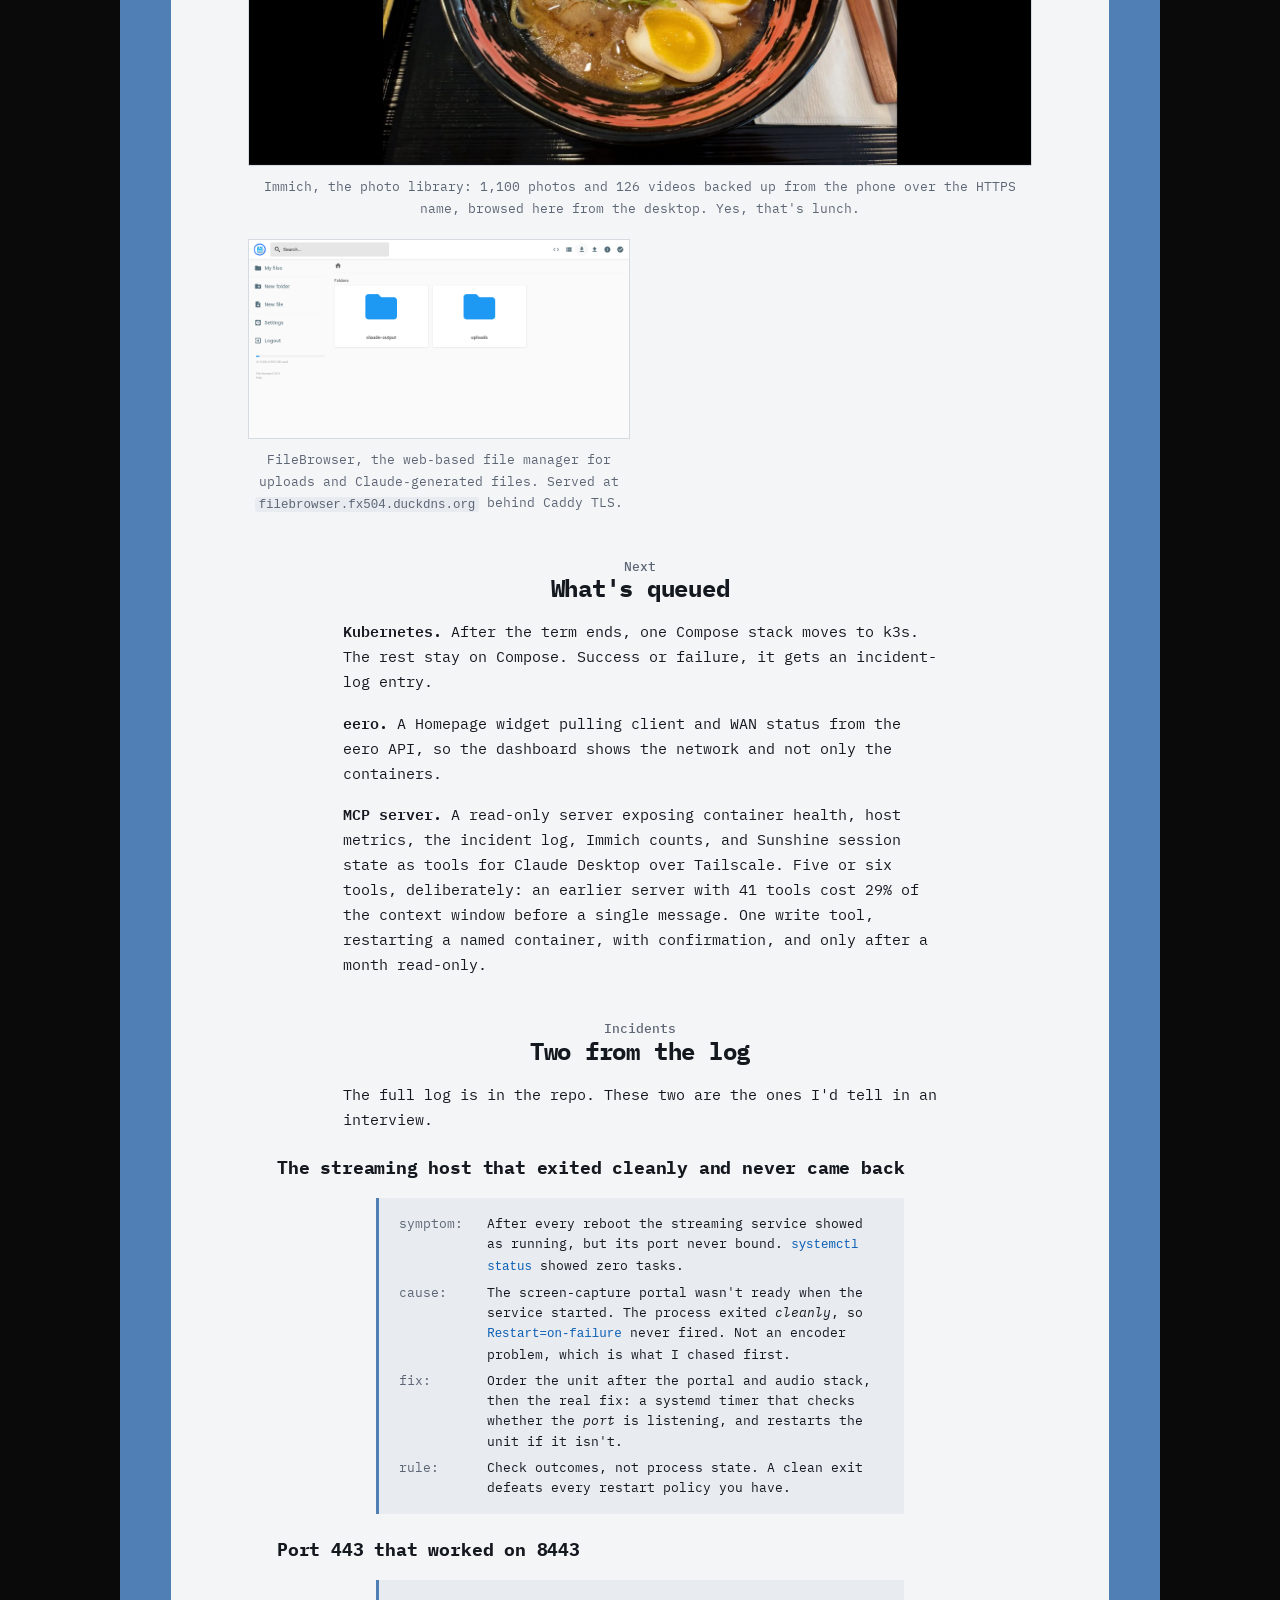
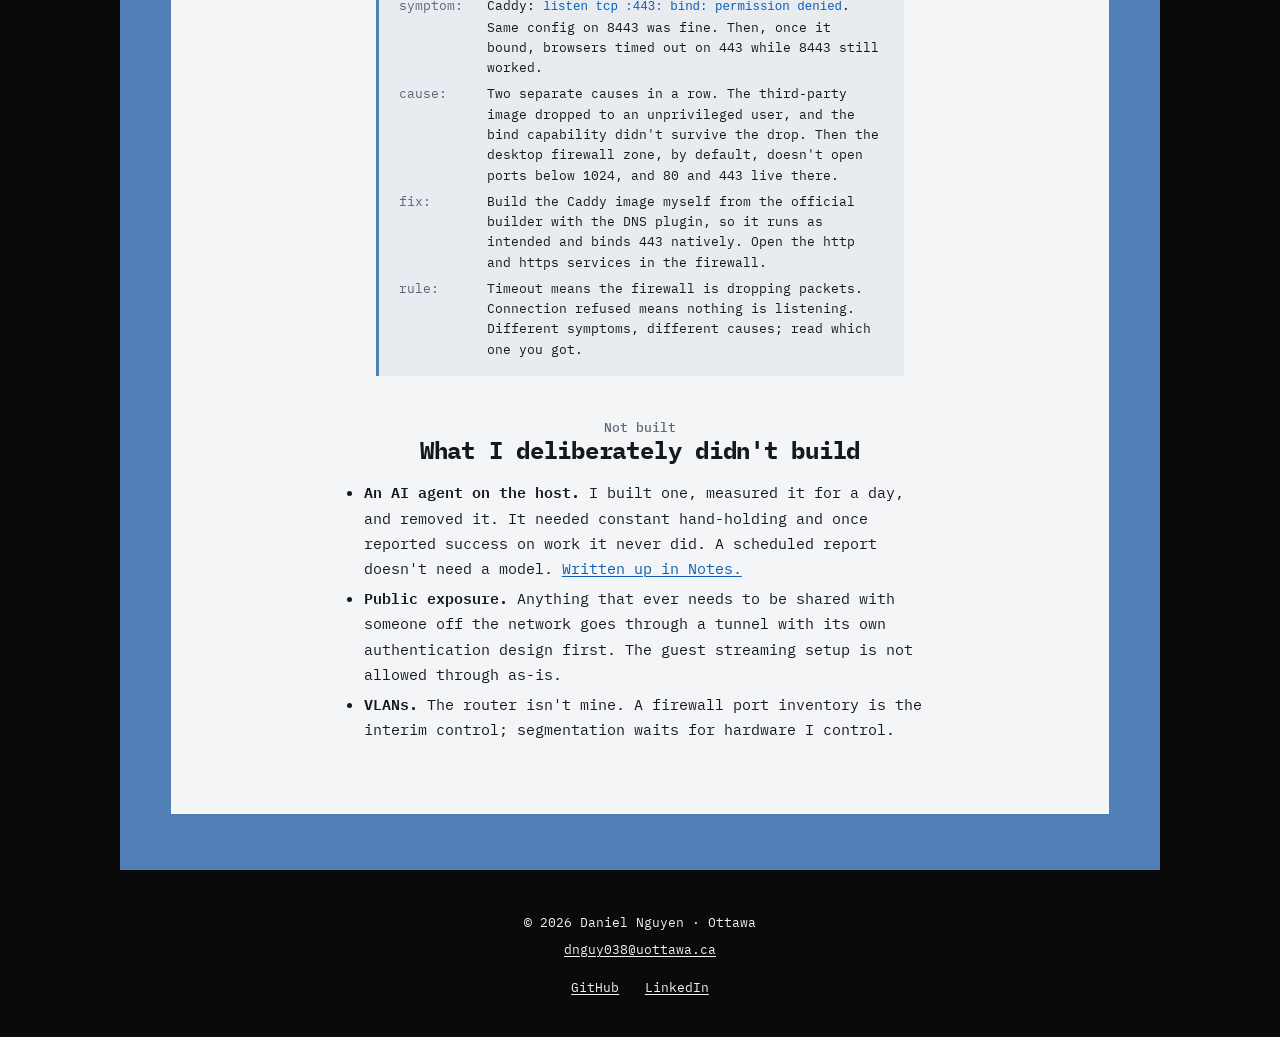
==== commit ffb2ee61: "Remove Open WebUI row and screenshot (container no longer running)" ====
--- a/homelab.html
+++ b/homelab.html
@@ -64,7 +64,6 @@
             <tr><td>immich</td><td>Immich, Postgres, Redis, ML</td><td>Photo library, replacing a cloud subscription. Phone backs up over the HTTPS name.</td></tr>
             <tr><td>filebrowser</td><td>FileBrowser</td><td>Web‑based file manager for uploads and Claude‑generated files.</td></tr>
             <tr><td>freellmapi</td><td>FreeLLMAPI</td><td>Free‑tier LLM router/gateway with context handoff.</td></tr>
-            <tr><td>openwebui</td><td>Open WebUI</td><td>Local LLM chat interface served over HTTPS.</td></tr>
             <tr><td>homepage</td><td>Homepage</td><td>The dashboard above, with live service health.</td></tr>
             <tr><td>dockge</td><td>Dockge</td><td>Compose stack management from a browser.</td></tr>
             <tr><td>glances</td><td>Glances</td><td>Host metrics.</td></tr>
@@ -82,10 +81,6 @@
         <figure>
           <div class="figure-frame"><img src="assets/img/homelab-moonlight.jpg" width="1600" height="787" alt="A desktop streamed to a browser through Moonlight Web, with the on-screen controls overlay open"></div>
           <figcaption>The living-room TV path: the desktop streamed into a browser tab, controls overlay open. No app, no account.</figcaption>
-        </figure>
-        <figure>
-          <div class="figure-frame"><img src="assets/img/homelab-openwebui.jpg" width="1600" height="791" alt="Open WebUI chat interface served from the homelab"></div>
-          <figcaption>Open WebUI, the local LLM chat interface served over HTTPS. Models run via FreeLLMAPI gateway with context handoff.</figcaption>
         </figure>
         <figure class="span2">
           <div class="figure-frame"><img src="assets/img/homelab-immich.jpg" width="1600" height="790" alt="A photo of a bowl of ramen open in the Immich photo viewer"></div>
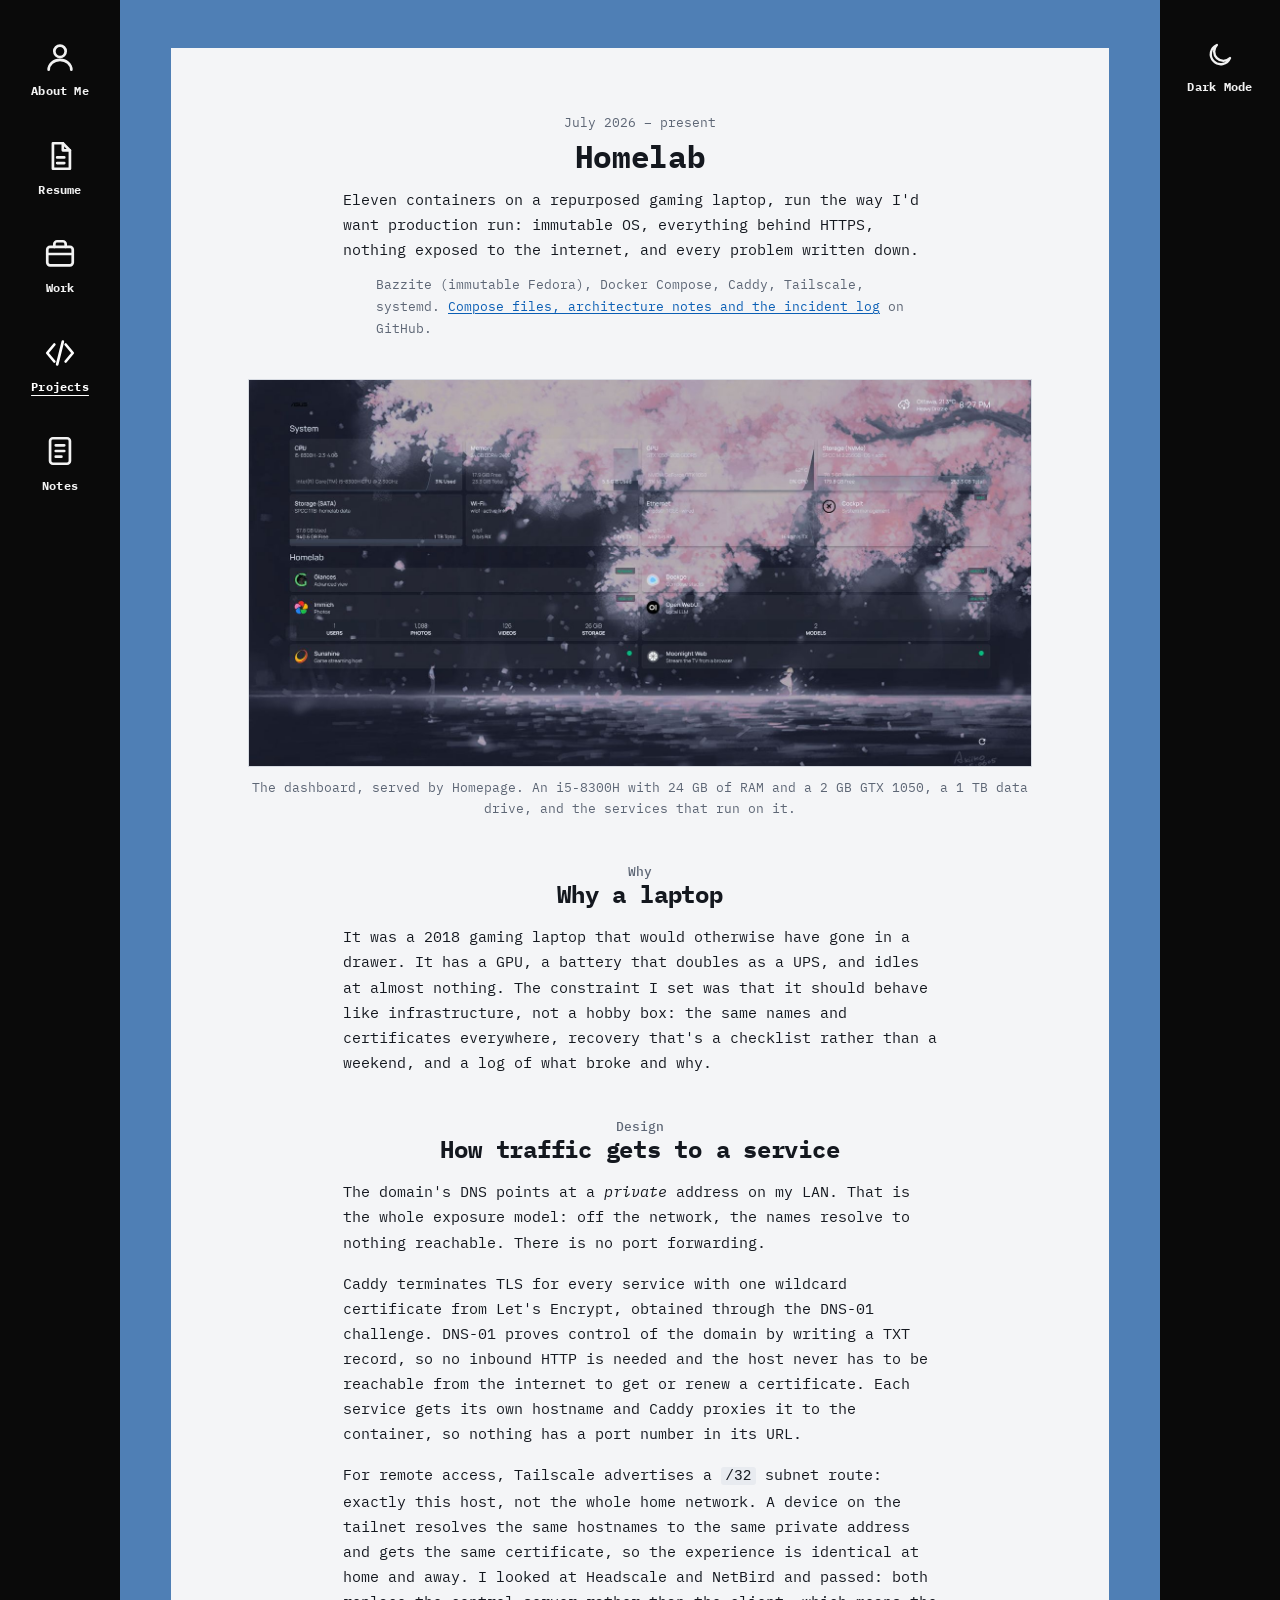
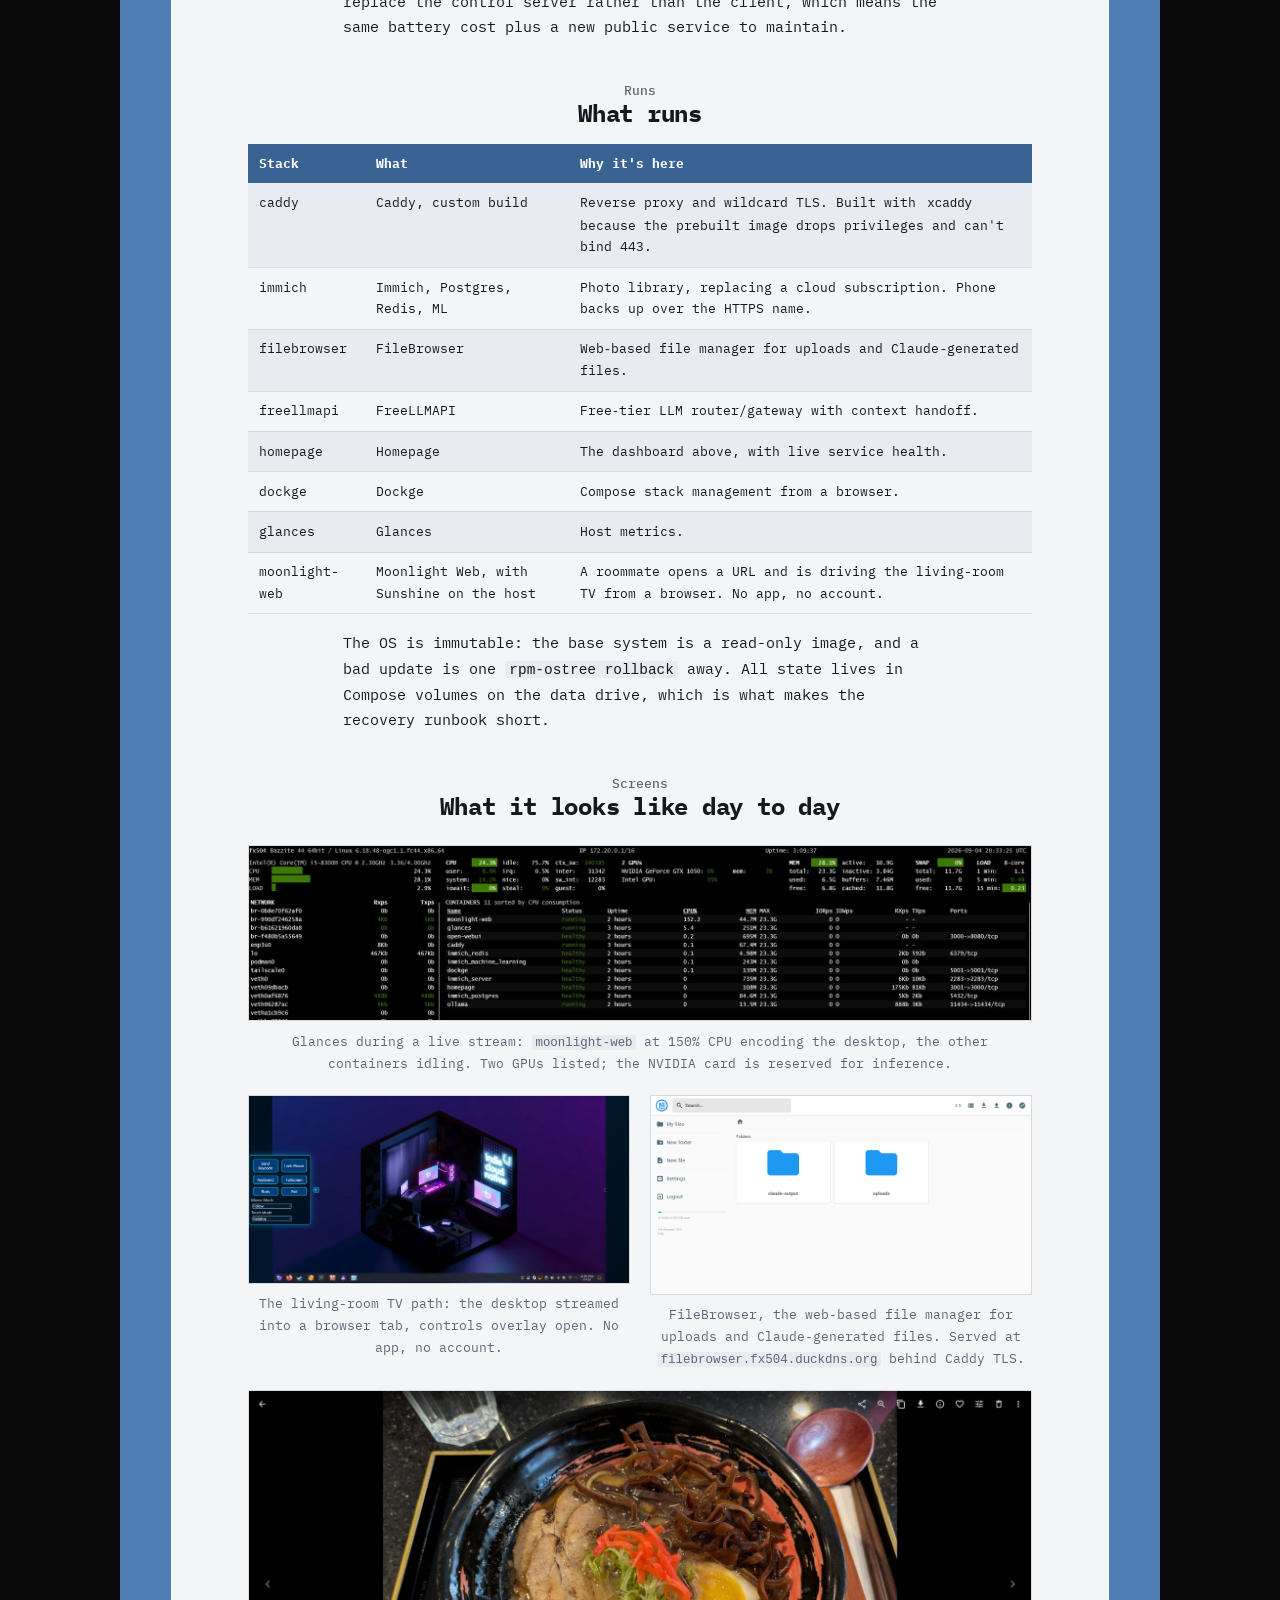
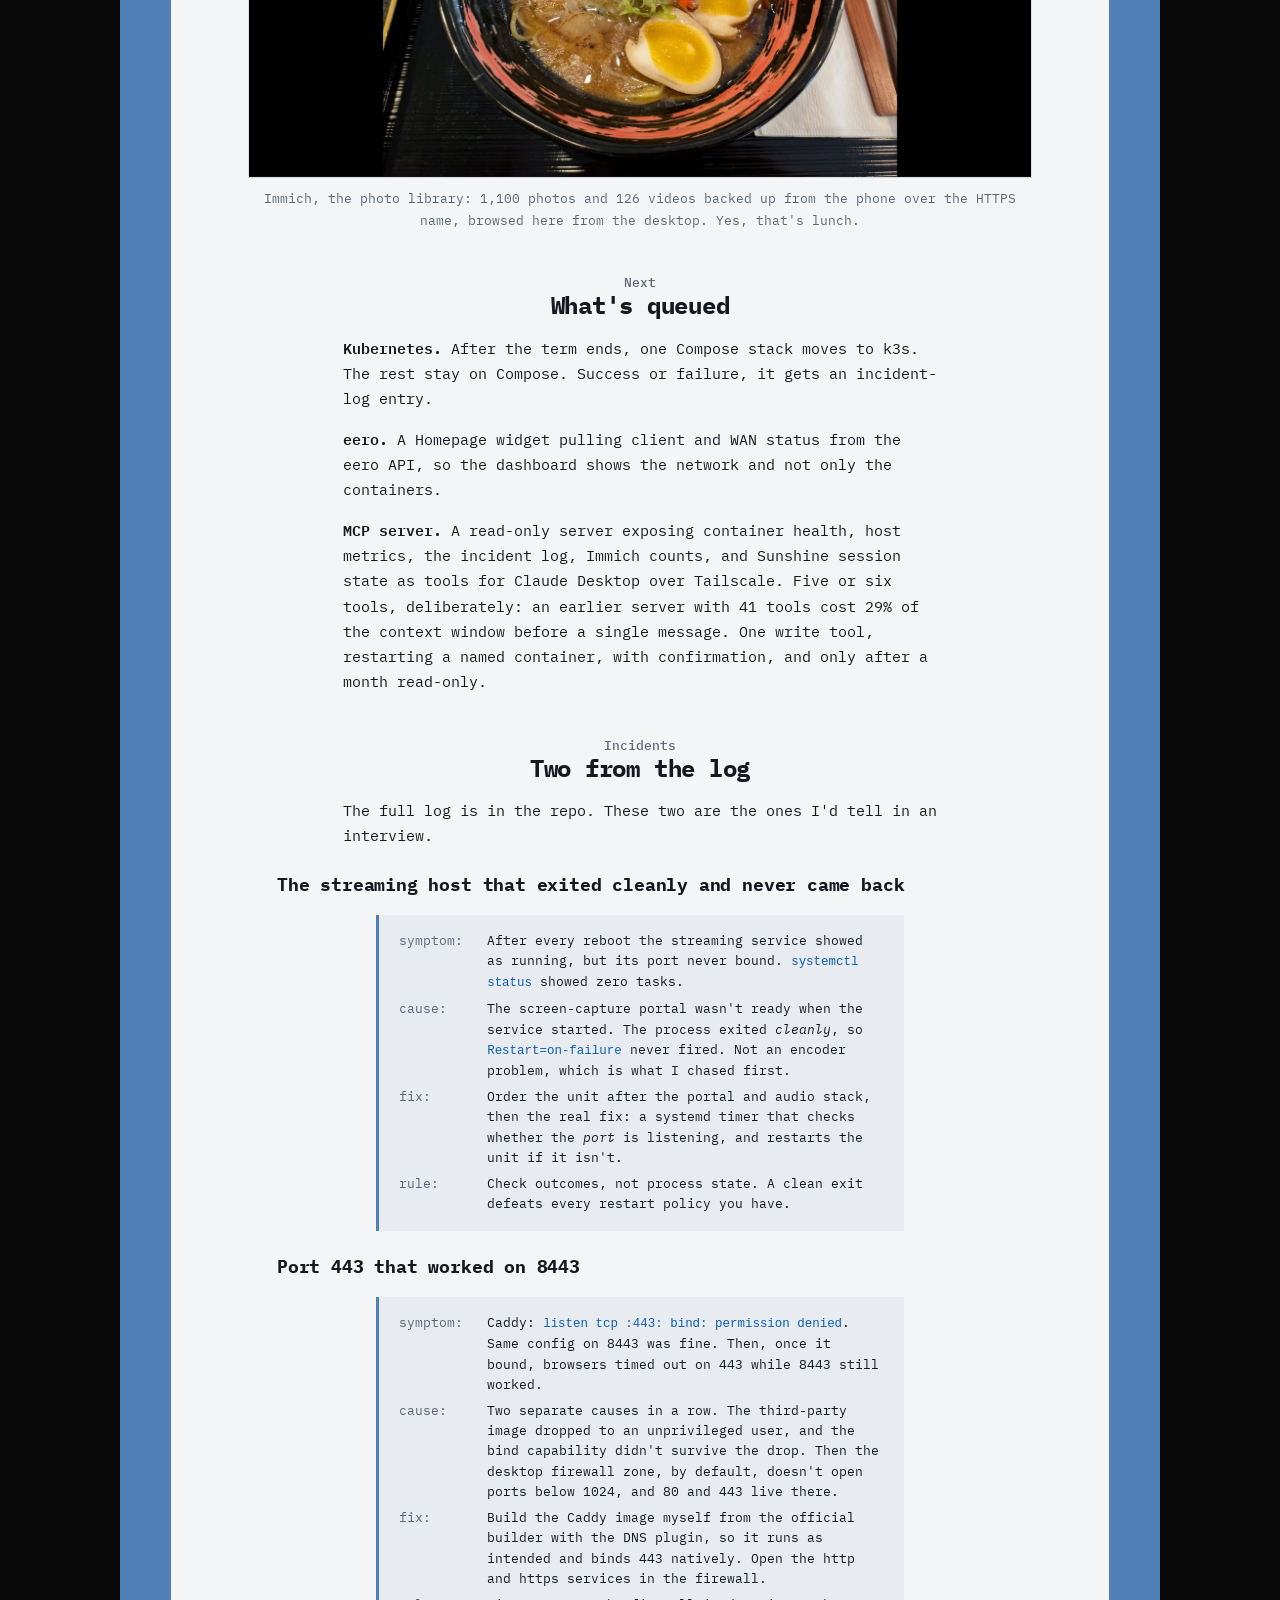
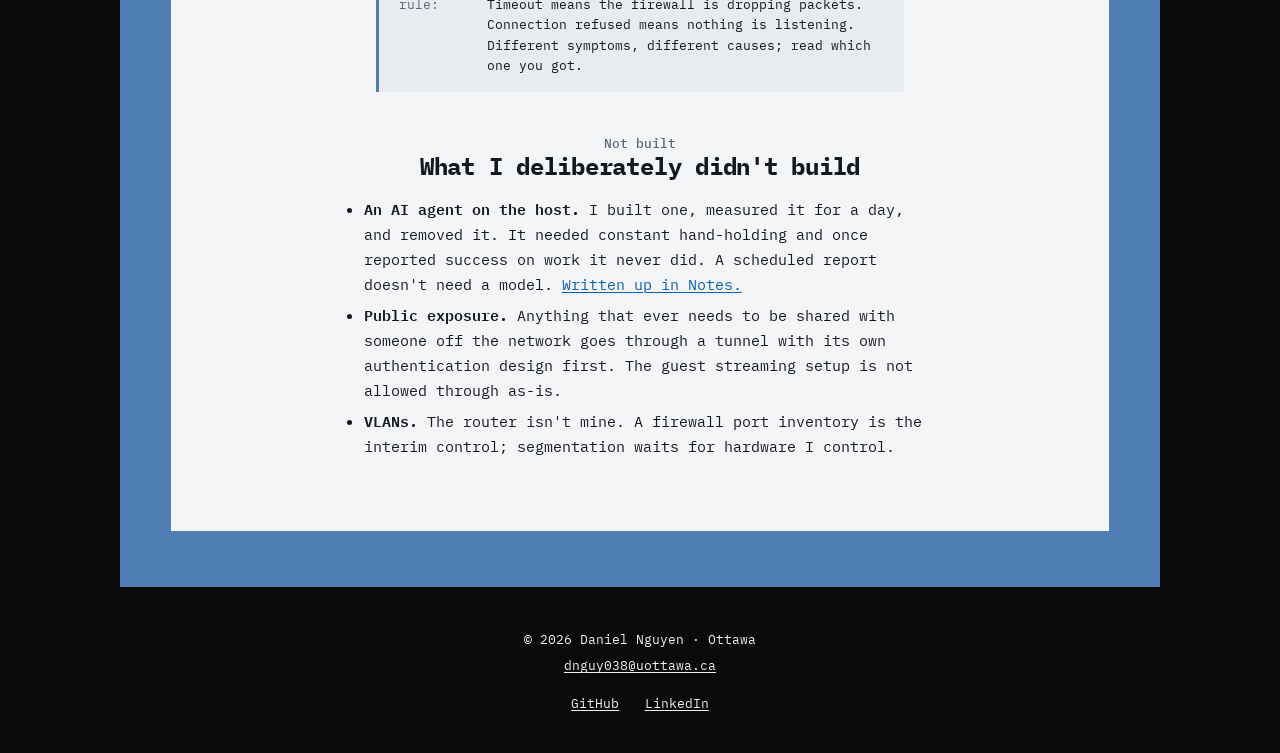
==== commit e3557b2a: "Move FileBrowser screenshot next to Moonlight desktop pic" ====
--- a/homelab.html
+++ b/homelab.html
@@ -82,13 +82,13 @@
           <div class="figure-frame"><img src="assets/img/homelab-moonlight.jpg" width="1600" height="787" alt="A desktop streamed to a browser through Moonlight Web, with the on-screen controls overlay open"></div>
           <figcaption>The living-room TV path: the desktop streamed into a browser tab, controls overlay open. No app, no account.</figcaption>
         </figure>
+        <figure>
+          <div class="figure-frame"><img src="assets/img/filebrowserui.png" width="1920" height="1000" alt="FileBrowser web interface showing the file manager with uploads and claude-output folders"></div>
+          <figcaption>FileBrowser, the web‑based file manager for uploads and Claude‑generated files. Served at <code>filebrowser.fx504.duckdns.org</code> behind Caddy TLS.</figcaption>
+        </figure>
         <figure class="span2">
           <div class="figure-frame"><img src="assets/img/homelab-immich.jpg" width="1600" height="790" alt="A photo of a bowl of ramen open in the Immich photo viewer"></div>
           <figcaption>Immich, the photo library: 1,100 photos and 126 videos backed up from the phone over the HTTPS name, browsed here from the desktop. Yes, that's lunch.</figcaption>
-        </figure>
-        <figure>
-          <div class="figure-frame"><img src="assets/img/filebrowserui.png" width="1920" height="1000" alt="FileBrowser web interface showing the file manager with uploads and claude-output folders"></div>
-          <figcaption>FileBrowser, the web‑based file manager for uploads and Claude‑generated files. Served at <code>filebrowser.fx504.duckdns.org</code> behind Caddy TLS.</figcaption>
         </figure>
       </div>
 
